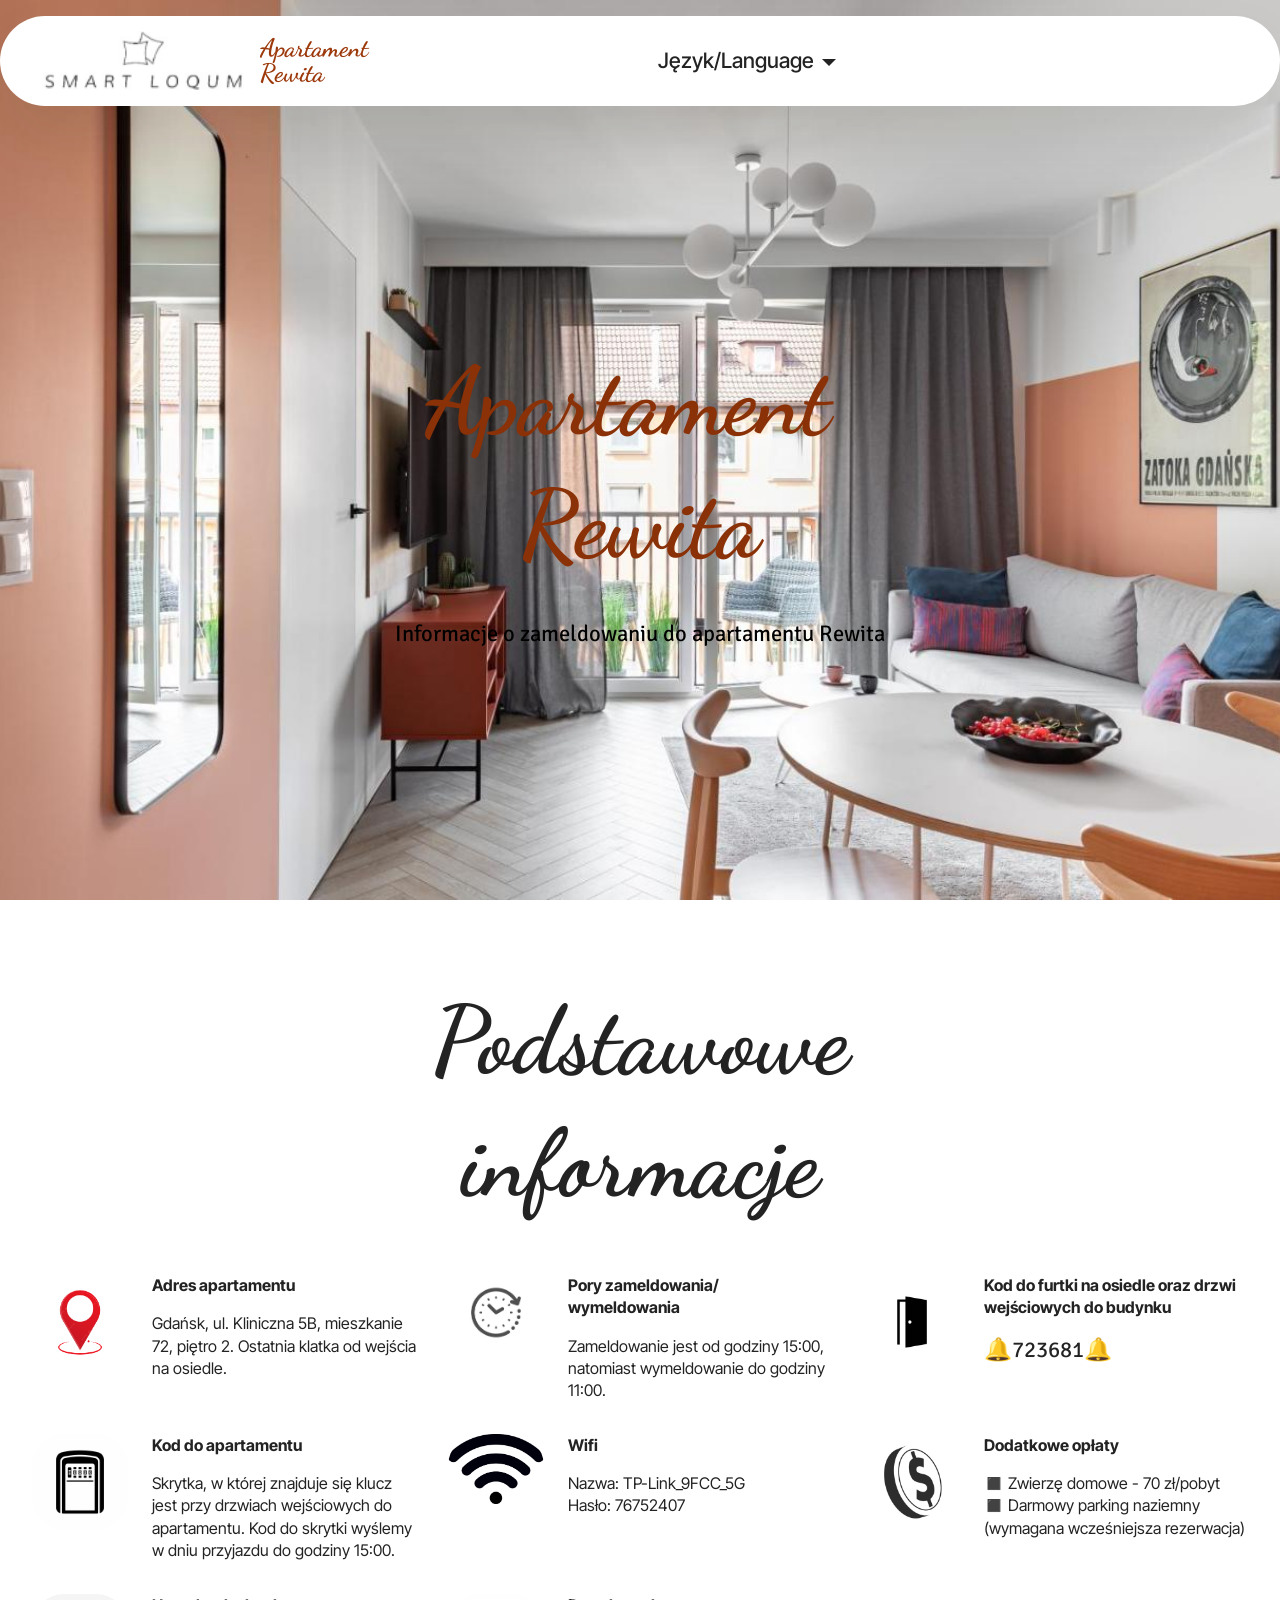
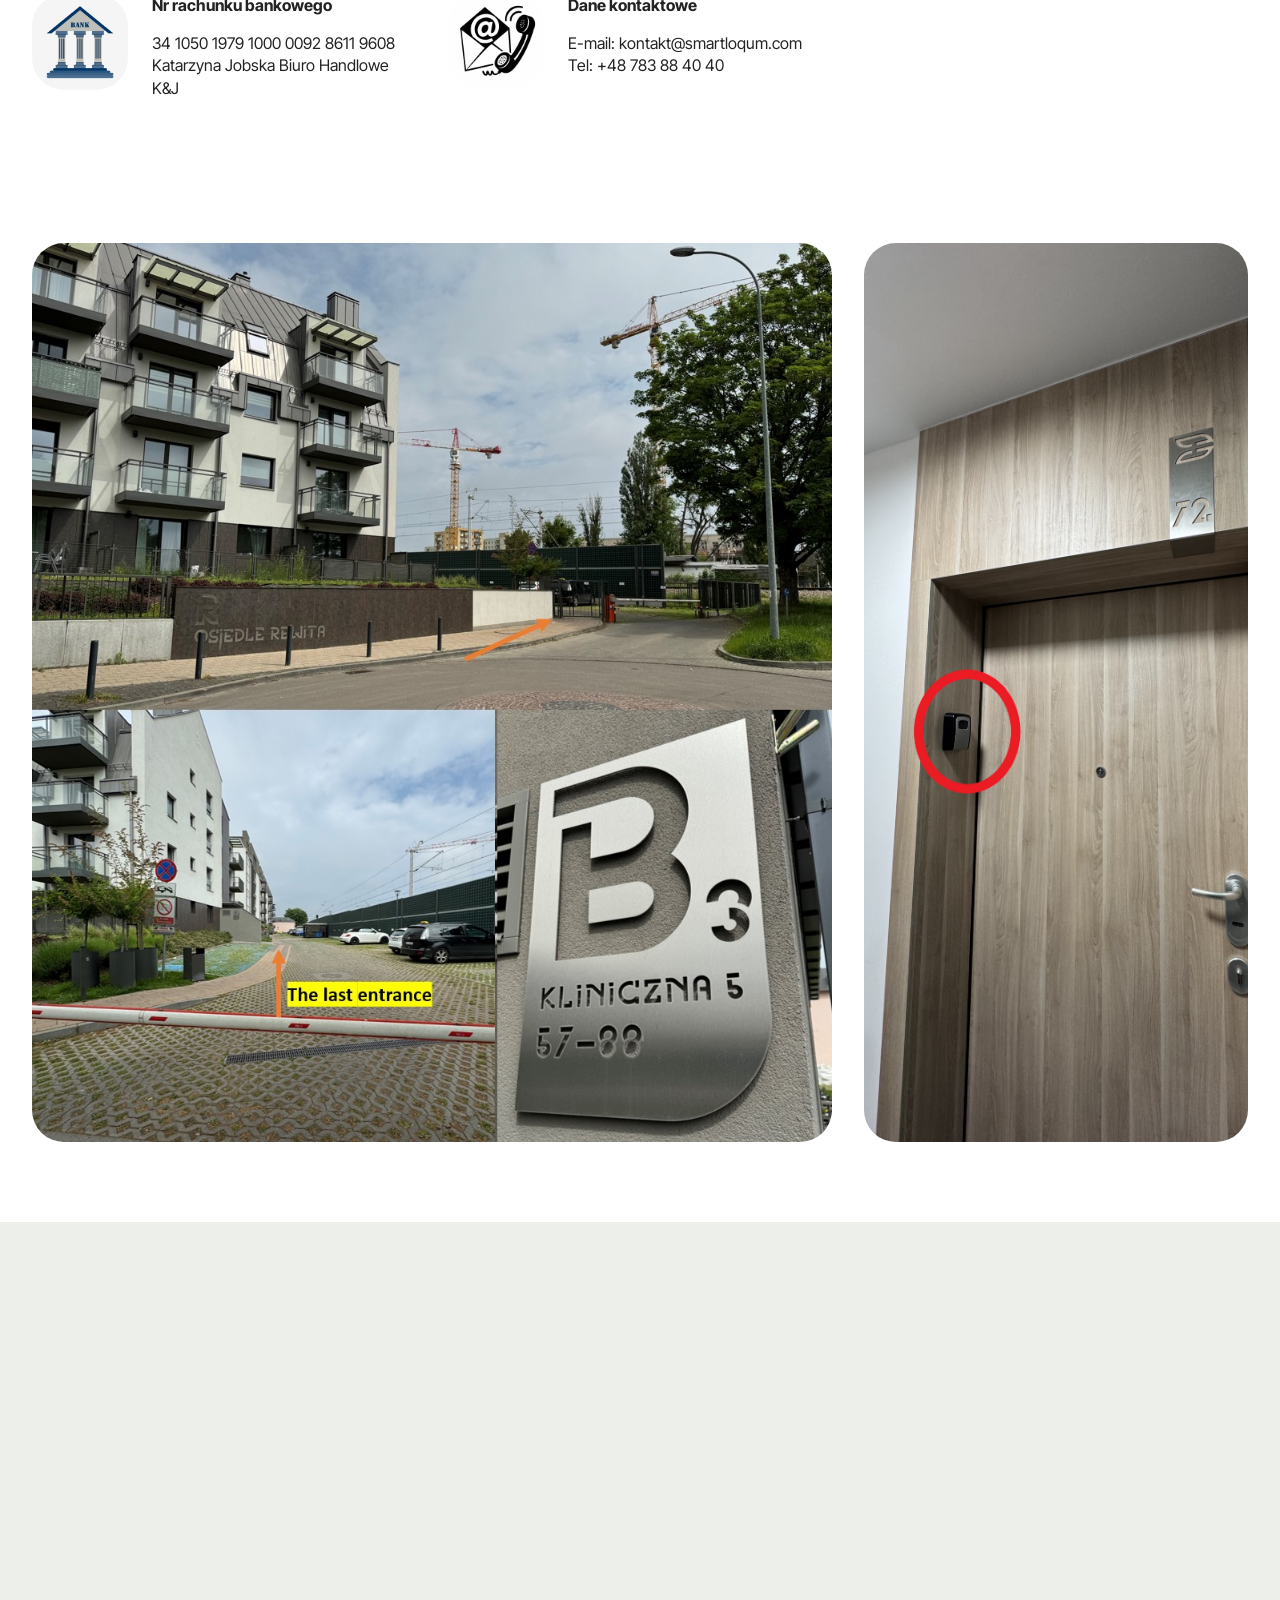
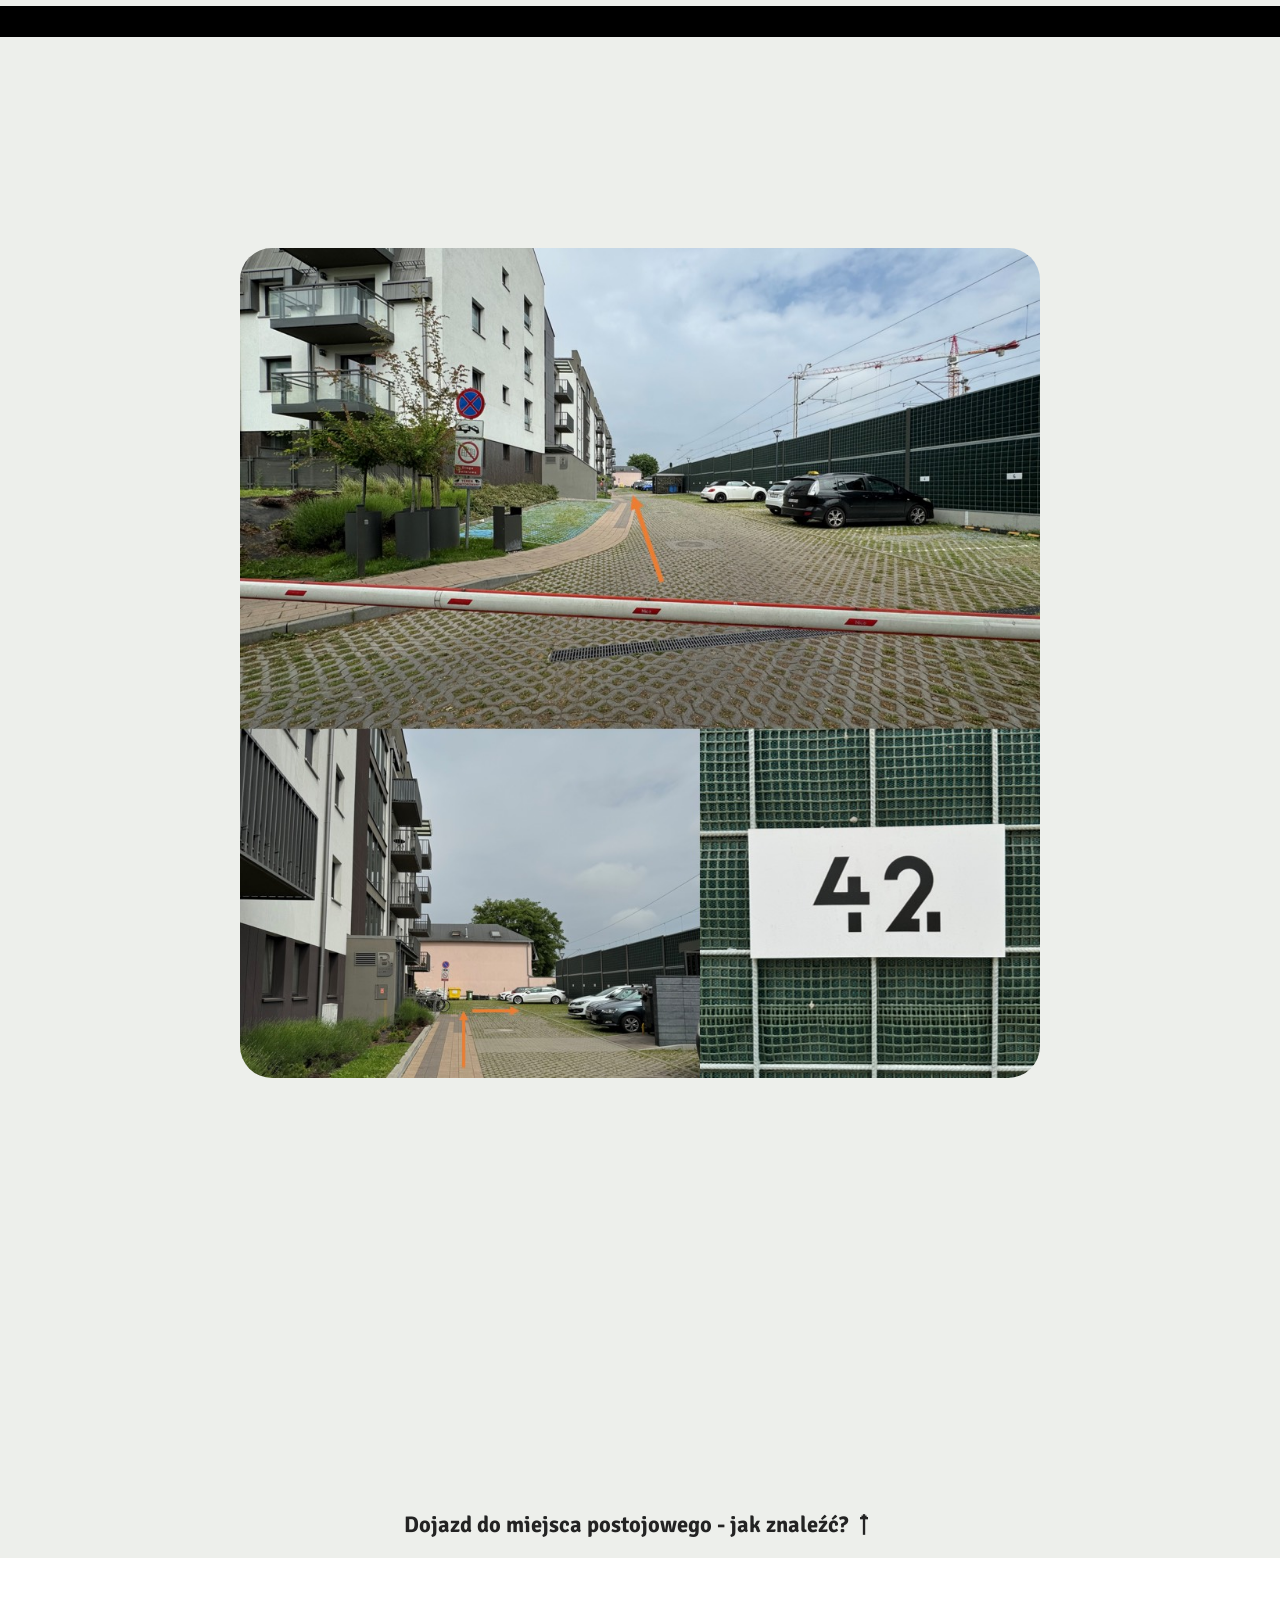
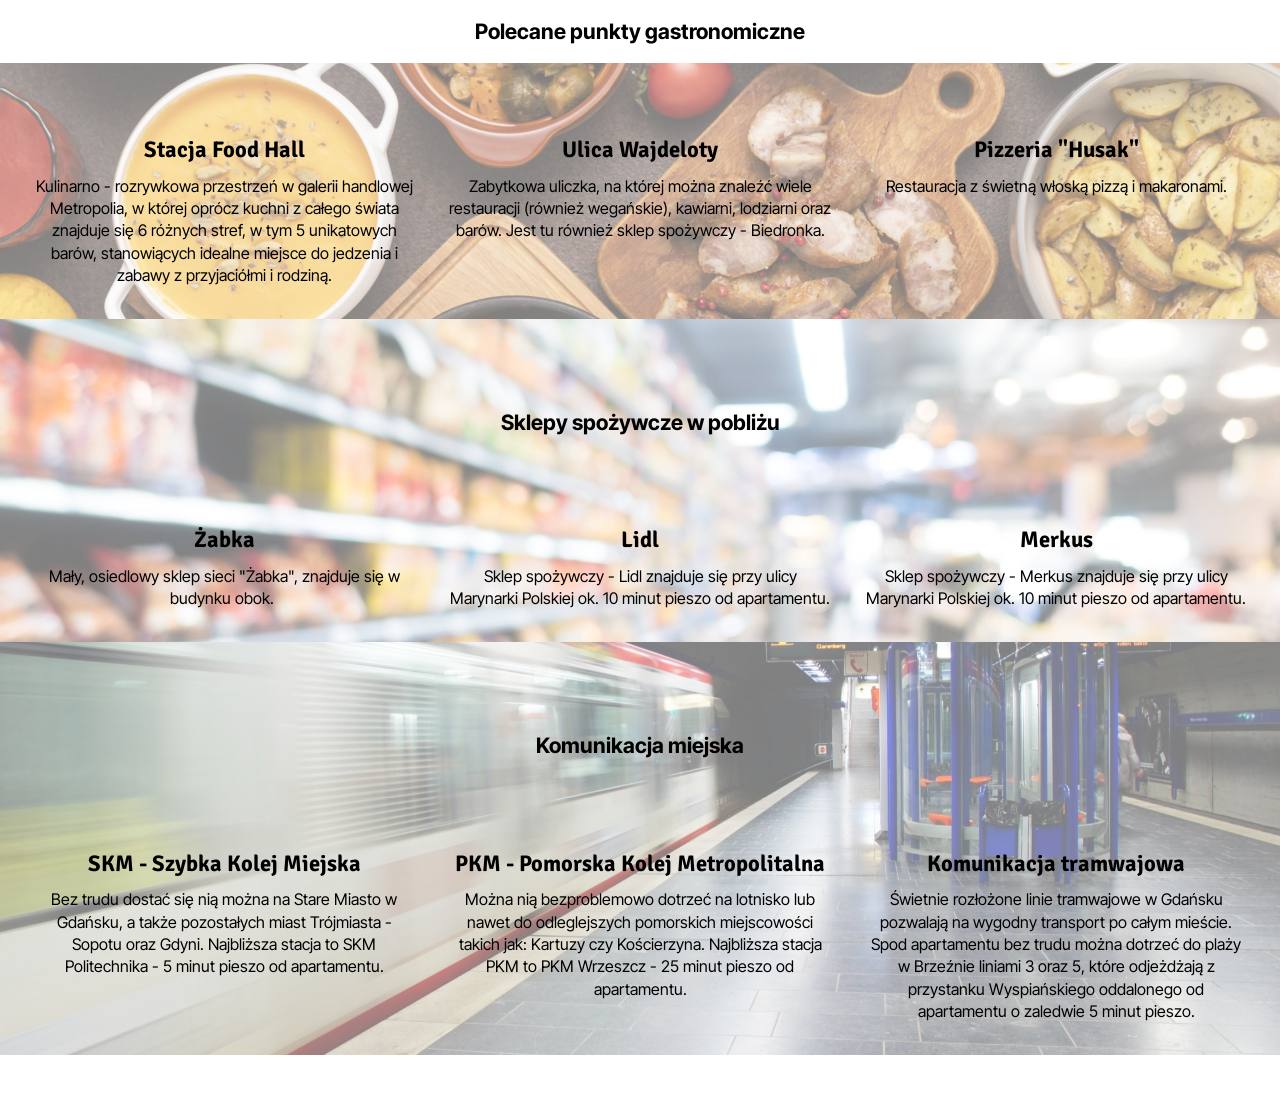
==== index.html @ 64258b59 "Add files via upload" ====
<!DOCTYPE html>
<html  >
<head>
  <!-- Site made with Mobirise Website Builder v6.0.1, https://mobirise.com -->
  <meta charset="UTF-8">
  <meta http-equiv="X-UA-Compatible" content="IE=edge">
  <meta name="generator" content="Mobirise v6.0.1, mobirise.com">
  <meta name="viewport" content="width=device-width, initial-scale=1, minimum-scale=1">
  <link rel="shortcut icon" href="assets/images/karta-powitalna-dawna-poczta.png" type="image/x-icon">
  <meta name="description" content="">
  
  
  <title>Wrzeszcz Rewita PL</title>
  <link rel="stylesheet" href="assets/web/assets/mobirise-icons2/mobirise2.css">
  <link rel="stylesheet" href="assets/bootstrap/css/bootstrap.min.css">
  <link rel="stylesheet" href="assets/bootstrap/css/bootstrap-grid.min.css">
  <link rel="stylesheet" href="assets/bootstrap/css/bootstrap-reboot.min.css">
  <link rel="stylesheet" href="assets/parallax/jarallax.css">
  <link rel="stylesheet" href="assets/animatecss/animate.css">
  <link rel="stylesheet" href="assets/dropdown/css/style.css">
  <link rel="stylesheet" href="assets/theme/css/style.css">
  <link rel="preload" href="https://fonts.googleapis.com/css?family=Dancing+Script:400,500,600,700&display=swap" as="style" onload="this.onload=null;this.rel='stylesheet'">
  <noscript><link rel="stylesheet" href="https://fonts.googleapis.com/css?family=Dancing+Script:400,500,600,700&display=swap"></noscript>
  <link rel="preload" href="https://fonts.googleapis.com/css?family=Signika+Negative:300,400,500,600,700&display=swap" as="style" onload="this.onload=null;this.rel='stylesheet'">
  <noscript><link rel="stylesheet" href="https://fonts.googleapis.com/css?family=Signika+Negative:300,400,500,600,700&display=swap"></noscript>
  <link rel="preload" href="https://fonts.googleapis.com/css?family=Inter+Tight:100,200,300,400,500,600,700,800,900,100i,200i,300i,400i,500i,600i,700i,800i,900i&display=swap" as="style" onload="this.onload=null;this.rel='stylesheet'">
  <noscript><link rel="stylesheet" href="https://fonts.googleapis.com/css?family=Inter+Tight:100,200,300,400,500,600,700,800,900,100i,200i,300i,400i,500i,600i,700i,800i,900i&display=swap"></noscript>
  <link rel="preload" as="style" href="assets/mobirise/css/mbr-additional.css?v=mHctBM"><link rel="stylesheet" href="assets/mobirise/css/mbr-additional.css?v=mHctBM" type="text/css">

  
  
  
</head>
<body>
  
  <section data-bs-version="5.1" class="menu menu1 cid-uIEbX2FM1C" once="menu" id="menu01-8">
	

	<nav class="navbar navbar-dropdown navbar-fixed-top navbar-expand-lg">
		<div class="container">
			<div class="navbar-brand">
				<span class="navbar-logo">
					<a href="index.html">
						<img src="assets/images/karta-powitalna-dawna-poczta-153x46.png" alt="Mobirise Website Builder" style="height: 3.8rem;">
					</a>
				</span>
				<span class="navbar-caption-wrap"><a class="navbar-caption text-primary display-1" href="index.html">Apartament<br>Rewita</a></span>
			</div>
			<button class="navbar-toggler" type="button" data-toggle="collapse" data-bs-toggle="collapse" data-target="#navbarSupportedContent" data-bs-target="#navbarSupportedContent" aria-controls="navbarNavAltMarkup" aria-expanded="false" aria-label="Toggle navigation">
				<div class="hamburger">
					<span></span>
					<span></span>
					<span></span>
					<span></span>
				</div>
			</button>
			<div class="collapse navbar-collapse" id="navbarSupportedContent">
				<ul class="navbar-nav nav-dropdown nav-right" data-app-modern-menu="true"><li class="nav-item dropdown">
						<a class="nav-link link text-black dropdown-toggle show display-4" href="https://mobiri.se" data-toggle="dropdown-submenu" data-bs-toggle="dropdown" data-bs-auto-close="outside" aria-expanded="true">Język/Language</a><div class="dropdown-menu show" aria-labelledby="dropdown-813" data-bs-popper="none"><a class="text-black dropdown-item text-primary display-4" href="index.html">Polski/Polish</a><a class="text-black dropdown-item text-primary display-4" href="page2.html">Angielski/English</a></div>
					</li></ul>
				<div class="icons-menu">
					<a class="iconfont-wrapper" href="https://mobiri.se">
						<span class="p-2 mbr-iconfont mobi-mbri-phone mobi-mbri"></span>
					</a>
					<a class="iconfont-wrapper" href="https://mobiri.se">
						<span class="p-2 mbr-iconfont mobi-mbri-letter mobi-mbri"></span>
					</a>
					<a class="iconfont-wrapper" href="https://mobiri.se">
						<span class="p-2 mbr-iconfont mobi-mbri-map-pin mobi-mbri"></span>
					</a>
					
				</div>
				
			</div>
		</div>
	</nav>
</section>

<section data-bs-version="5.1" class="header16 cid-uIE7g3pvz5 mbr-fullscreen mbr-parallax-background" id="header17-7">
  
  
  <div class="container-fluid">
    <div class="row">
      <div class="content-wrap col-12 col-md-12">
        <h1 class="mbr-section-title mbr-fonts-style mbr-white mb-4 display-2">
          <strong><br>Apartament&nbsp;</strong><strong><br></strong><strong>Rewita</strong></h1>
        
        <p class="mbr-fonts-style mbr-text mbr-white mb-4 display-5">Informacje o zameldowaniu do apartamentu Rewita</p>
        
      </div>
    </div>
  </div>
</section>

<section data-bs-version="5.1" class="features15 cid-uIE6yzl52n" id="features015-2">
	

	
	
	<div class="container">
		<div class="row justify-content-center">
			<div class="col-12 content-head">
				<div class="mbr-section-head mb-5">
					<h4 class="mbr-section-title mbr-fonts-style align-center mb-0 display-2"><strong>Podstawowe informacje</strong></h4>
					
				</div>
			</div>
		</div>
		<div class="row">
			
			<div class="item features-without-image col-12 col-lg-4 active">
				<div class="item-wrapper">
					<div class="img-wrapper">
						<img src="assets/images/logo-adresu.png" alt="Mobirise Website Builder" data-slide-to="1" data-bs-slide-to="1">
					</div>
					<div class="card-box">
						<h4 class="card-title mbr-fonts-style mb-0 display-7"><strong>Adres apartamentu</strong></h4>
						<h5 class="card-text mbr-fonts-style mt-3 display-7">Gdańsk, ul. Kliniczna 5B, mieszkanie 72, piętro 2. Ostatnia klatka od wejścia na osiedle.</h5>
					</div>
				</div>
			</div>
			<div class="item features-without-image col-12 col-lg-4">
				<div class="item-wrapper">
					<div class="img-wrapper">
						<img src="assets/images/logo-zameldowania.jpg" alt="Mobirise Website Builder" data-bs-slide-to="2" data-slide-to="2">
					</div>
					<div class="card-box">
						<h4 class="card-title mbr-fonts-style mb-0 display-7"><strong>Pory zameldowania/ wymeldowania</strong></h4>
						<h5 class="card-text mbr-fonts-style mt-3 display-7">Zameldowanie jest od godziny 15:00, natomiast wymeldowanie do godziny 11:00.</h5>
					</div>
				</div>
			</div>
			<div class="item features-without-image col-12 col-lg-4">
				<div class="item-wrapper">
					<div class="img-wrapper">
						<img src="assets/images/logo-klatki.jpg" alt="Mobirise Website Builder" data-slide-to="3" data-bs-slide-to="3">
					</div>
					<div class="card-box">
						<h4 class="card-title mbr-fonts-style mb-0 display-7"><strong>Kod do furtki na osiedle oraz drzwi wejściowych do budynku</strong></h4>
						<h5 class="card-text mbr-fonts-style mt-3 display-5">🔔723681🔔</h5>
					</div>
				</div>
			</div>
			<div class="item features-without-image col-12 col-lg-4">
				<div class="item-wrapper">
					<div class="img-wrapper">
						<img src="assets/images/chatgpt-image-10-kwi-2025-08-45.png" alt="Mobirise Website Builder" data-bs-slide-to="4" data-slide-to="4">
					</div>
					<div class="card-box">
						<h4 class="card-title mbr-fonts-style mb-0 display-7"><strong>Kod do apartamentu</strong></h4>
						<h5 class="card-text mbr-fonts-style mt-3 display-7">Skrytka, w której znajduje się klucz jest przy drzwiach wejściowych do apartamentu. Kod do skrytki wyślemy w dniu przyjazdu do godziny 15:00.</h5>
					</div>
				</div>
			</div>
			<div class="item features-without-image col-12 col-lg-4">
				<div class="item-wrapper">
					<div class="img-wrapper">
						<img src="assets/images/logo-wifi.webp" alt="Mobirise Website Builder" data-slide-to="5" data-bs-slide-to="5">
					</div>
					<div class="card-box">
						<h4 class="card-title mbr-fonts-style mb-0 display-7">
							<strong>Wifi</strong>
						</h4>
						<h5 class="card-text mbr-fonts-style mt-3 display-7">Nazwa: TP-Link_9FCC_5G<br>Hasło: 76752407</h5>
					</div>
				</div>
			</div>

			<div class="item features-without-image col-12 col-lg-4">
				<div class="item-wrapper">
					<div class="img-wrapper">
						<img src="assets/images/logo-monety.jpg" alt="Mobirise Website Builder" data-bs-slide-to="5" data-slide-to="5">
					</div>
					<div class="card-box">
						<h4 class="card-title mbr-fonts-style mb-0 display-7"><strong>Dodatkowe opłaty&nbsp;</strong></h4>
						<h5 class="card-text mbr-fonts-style mt-3 display-7"><div>◼️ Zwierzę domowe - 70 zł/pobyt
</div><div>◼️ Darmowy parking naziemny (wymagana wcześniejsza rezerwacja)</div></h5>
					</div>
				</div>
			</div><div class="item features-without-image col-12 col-lg-4">
				<div class="item-wrapper">
					<div class="img-wrapper">
						<img src="assets/images/logo-banku.jpg" alt="Mobirise Website Builder" data-bs-slide-to="6" data-slide-to="6">
					</div>
					<div class="card-box">
						<h4 class="card-title mbr-fonts-style mb-0 display-7"><strong>Nr rachunku bankowego</strong></h4>
						<h5 class="card-text mbr-fonts-style mt-3 display-7">34 1050 1979 1000 0092 8611 9608 
<div>Katarzyna Jobska Biuro Handlowe K&amp;J</div></h5>
					</div>
				</div>
			</div>
			
			<div class="item features-without-image col-12 col-lg-4">
				<div class="item-wrapper">
					<div class="img-wrapper">
						<img src="assets/images/mj-obraz-chatgpt.png" alt="Mobirise Website Builder" data-bs-slide-to="8" data-slide-to="8">
					</div>
					<div class="card-box">
						<h4 class="card-title mbr-fonts-style mb-0 display-7"><strong>Dane kontaktowe</strong></h4>
						<h5 class="card-text mbr-fonts-style mt-3 display-7">E-mail: kontakt@smartloqum.com
<div>Tel: +48 783 88 40 40</div></h5>
					</div>
				</div>
			</div>
		</div>
	</div>
</section>

<section data-bs-version="5.1" class="features12 cid-uIPjSyp8i2" id="features012-17">
	
	
	<div class="container">
		<div class="row justify-content-center">
			<div class="col-12 content-head">
				<div class="mbr-section-head mb-5">
					<h4 class="mbr-section-title mbr-fonts-style align-center mb-0 display-5"><strong>Wejście do budynku, skrytka na klucz do apartamentu - gdzie się znajdują?</strong></h4>
					
				</div>
			</div>
		</div>
		<div class="row mb-4">
			<div class="item features-image col-12 col-md-6 col-lg-8">
				<div class="item-wrapper">
					<div class="item-img mb-3 img-big">
						<img src="assets/images/wejcie-rewita.png" alt="Mobirise Website Builder" title="">
					</div>
					
				</div>
			</div>
			<div class="item features-image col-12 col-md-6 col-lg-4">
				<div class="item-wrapper">
					<div class="item-img mb-3">
						<img src="assets/images/img-5668.jpeg" alt="Mobirise Website Builder" title="">
					</div>
					
				</div>
			</div>
		</div>
	</div>
</section>

<section data-bs-version="5.1" class="video02 cid-uIPjT61lA9" id="video02-18">
  

  
  

  <div class="container">
    <div class="row justify-content-center">
      <div class="mbr-figure col-12 mb-5 col-md-4"><iframe class="mbr-embedded-video" src="https://youtube.com/embed/6HpSW3iJ0OQ" width="800" height="600" frameborder="0" allowfullscreen></iframe></div>
    </div>
    <div class="row justify-content-center">
      <div class="col-12 content-text">
        <h4 class="mbr-description mbr-fonts-style mb-3 align-center display-5">
          <strong>Wejście do budynku - jak znaleźć? ⭡</strong></h4>
        
      </div>
    </div>
  </div>
</section>

<section data-bs-version="5.1" class="footer4 cid-uIEc25SFnz" once="footers" id="footer04-b">

    

    

    <div class="container">
        <div class="media-container-row align-center mbr-white">
            <div class="col-12">
                <p class="mbr-text mb-0 mbr-fonts-style display-5">.</p>
            </div>
        </div>
    </div>
</section>

<section data-bs-version="5.1" class="header13 cid-uIPjTrXry3" id="header13-19">
  

  
  

  <div class="align-center container">
    <div class="row justify-content-center">
      <div class="col-md-12 mb-5 content-head">
        <h1 class="mbr-section-title mbr-fonts-style display-5"><strong>Jak znaleźć miejsce postojowe za szlabanem?</strong><br></h1>
        <p class="mbr-text mbr-fonts-style mt-4 display-7">Poniższa grafika i wideo przedstawiają drogę dojazdową oraz wskazują miejsce postojowe przypisane do apartamentu.&nbsp;Pilot do szlabanu czeka na Państwa w mieszkaniu, miejsce postojowe nr 42.<br> Miejsce postojowe jest darmowe.</p>
        
      </div>
    </div>

    <div class="row justify-content-center">
      <div class="col-12 col-md-8">
        <img src="assets/images/miejsce-postojowe-rewita.png" alt="Mobirise Website Builder" title="">
      </div>
    </div>
  </div>
</section>

<section data-bs-version="5.1" class="video02 cid-uIPjTN4G70" id="video02-1a">
  

  
  

  <div class="container">
    <div class="row justify-content-center">
      <div class="mbr-figure col-12 mb-5 col-md-4"><iframe class="mbr-embedded-video" src="https://youtube.com/embed/TaxaiCgkbI4" width="800" height="600" frameborder="0" allowfullscreen></iframe></div>
    </div>
    <div class="row justify-content-center">
      <div class="col-12 content-text">
        <h4 class="mbr-description mbr-fonts-style mb-3 align-center display-5">
          <strong>Dojazd do miejsca postojowego - jak znaleźć? ⭡</strong></h4>
        
      </div>
    </div>
  </div>
</section>

<section data-bs-version="5.1" class="features10 cid-uIPjUeluGI mbr-parallax-background" id="features010-1b">
  

  
  <div class="mbr-overlay" style="opacity: 0.5; background-color: rgb(255, 255, 255);"></div>
  <div class="container">
    <div class="row justify-content-center mb-5">
      <div class="col-12 mb-0 content-head">
        <h3 class="mbr-section-title mbr-fonts-style align-center display-4">
          <strong><br></strong><br><strong>Polecane punkty gastronomiczne</strong></h3>
        
      </div>
    </div>
    <div class="row">
      <div class="item features-without-image col-12 col-md-6 col-lg-4">
        <div class="item-wrapper">
          <div class="card-box align-left">
            
            <h5 class="card-title mbr-fonts-style display-5">
              <strong>Stacja Food Hall</strong></h5>
            <p class="card-text mbr-fonts-style mb-3 display-7">
              Kulinarno - rozrywkowa przestrzeń w galerii handlowej Metropolia, w której oprócz kuchni z całego świata znajduje się 6 różnych stref, w tym 5 unikatowych barów, stanowiących idealne miejsce do jedzenia i zabawy z przyjaciółmi i rodziną.</p>
            
          </div>
        </div>
      </div>
      <div class="item features-without-image col-12 col-md-6 col-lg-4">
        <div class="item-wrapper">
          <div class="card-box align-left">
            
            <h5 class="card-title mbr-fonts-style display-5">
              <strong>Ulica Wajdeloty</strong></h5>
            <p class="card-text mbr-fonts-style mb-3 display-7">
              Zabytkowa uliczka, na której można znaleźć wiele restauracji (również wegańskie), kawiarni, lodziarni oraz barów. Jest tu również sklep spożywczy - Biedronka.</p>
            
          </div>
        </div>
      </div>
      <div class="item features-without-image col-12 col-md-6 col-lg-4">
        <div class="item-wrapper">
          <div class="card-box align-left">
            
            <h5 class="card-title mbr-fonts-style display-5"><strong>Pizzeria "Husak"</strong></h5>
            <p class="card-text mbr-fonts-style mb-3 display-7">Restauracja z świetną włoską pizzą i makaronami.</p>
            
          </div>
        </div>
      </div>
    </div>
  </div>
</section>

<section data-bs-version="5.1" class="features10 cid-uIPjUvHEg1 mbr-parallax-background" id="features010-1c">
  

  
  <div class="mbr-overlay" style="opacity: 0.5; background-color: rgb(255, 255, 255);"></div>
  <div class="container">
    <div class="row justify-content-center mb-5">
      <div class="col-12 mb-0 content-head">
        <h3 class="mbr-section-title mbr-fonts-style align-center display-4">
          <strong><br></strong><br><br><strong>Sklepy spożywcze w pobliżu</strong><strong><br></strong></h3>
        
      </div>
    </div>
    <div class="row">
      <div class="item features-without-image col-12 col-md-6 col-lg-4">
        <div class="item-wrapper">
          <div class="card-box align-left">
            
            <h5 class="card-title mbr-fonts-style display-5"><strong>Żabka</strong></h5>
            <p class="card-text mbr-fonts-style mb-3 display-7">
              Mały, osiedlowy sklep sieci "Żabka", znajduje się w budynku obok.&nbsp;</p>
            
          </div>
        </div>
      </div>
      <div class="item features-without-image col-12 col-md-6 col-lg-4">
        <div class="item-wrapper">
          <div class="card-box align-left">
            
            <h5 class="card-title mbr-fonts-style display-5"><strong>Lidl</strong></h5>
            <p class="card-text mbr-fonts-style mb-3 display-7">Sklep spożywczy - Lidl znajduje się przy ulicy Marynarki Polskiej ok. 10 minut pieszo od apartamentu.</p>
            
          </div>
        </div>
      </div>
      <div class="item features-without-image col-12 col-md-6 col-lg-4">
        <div class="item-wrapper">
          <div class="card-box align-left">
            
            <h5 class="card-title mbr-fonts-style display-5"><strong>Merkus</strong></h5>
            <p class="card-text mbr-fonts-style mb-3 display-7">Sklep spożywczy - Merkus znajduje się przy ulicy Marynarki Polskiej ok. 10 minut pieszo od apartamentu.</p>
            
          </div>
        </div>
      </div>
    </div>
  </div>
</section>

<section data-bs-version="5.1" class="features10 cid-uIPjULOoMV mbr-parallax-background" id="features010-1d">
  

  
  <div class="mbr-overlay" style="opacity: 0.5; background-color: rgb(255, 255, 255);"></div>
  <div class="container">
    <div class="row justify-content-center mb-5">
      <div class="col-12 mb-0 content-head">
        <h3 class="mbr-section-title mbr-fonts-style align-center display-4">
          <strong><br></strong><br><br><strong>Komunikacja miejska</strong><strong><br></strong></h3>
        
      </div>
    </div>
    <div class="row">
      <div class="item features-without-image col-12 col-md-6 col-lg-4">
        <div class="item-wrapper">
          <div class="card-box align-left">
            
            <h5 class="card-title mbr-fonts-style display-5"><strong>SKM - Szybka Kolej Miejska</strong></h5>
            <p class="card-text mbr-fonts-style mb-3 display-7">
              Bez trudu dostać się nią można na Stare Miasto w Gdańsku, a także pozostałych miast Trójmiasta - Sopotu oraz Gdyni. Najbliższa stacja to SKM Politechnika - 5 minut pieszo od apartamentu.</p>
            
          </div>
        </div>
      </div>
      <div class="item features-without-image col-12 col-md-6 col-lg-4">
        <div class="item-wrapper">
          <div class="card-box align-left">
            
            <h5 class="card-title mbr-fonts-style display-5"><strong>PKM - Pomorska Kolej Metropolitalna</strong></h5>
            <p class="card-text mbr-fonts-style mb-3 display-7">
              Można nią bezproblemowo dotrzeć na lotnisko lub nawet do odleglejszych pomorskich miejscowości takich jak: Kartuzy czy Kościerzyna. Najbliższa stacja PKM to PKM Wrzeszcz - 25 minut pieszo od apartamentu.</p>
            
          </div>
        </div>
      </div>
      <div class="item features-without-image col-12 col-md-6 col-lg-4">
        <div class="item-wrapper">
          <div class="card-box align-left">
            
            <h5 class="card-title mbr-fonts-style display-5"><strong>Komunikacja tramwajowa</strong></h5>
            <p class="card-text mbr-fonts-style mb-3 display-7">Świetnie rozłożone linie tramwajowe w Gdańsku pozwalają na wygodny transport po całym mieście. Spod apartamentu bez trudu można dotrzeć do plaży w Brzeźnie liniami 3 oraz 5, które odjeżdżają z przystanku Wyspiańskiego oddalonego od apartamentu o zaledwie 5 minut pieszo.</p>
            
          </div>
        </div>
      </div>
    </div>
  </div>
</section><section class="display-7" style="padding: 0;align-items: center;justify-content: center;flex-wrap: wrap;    align-content: center;display: flex;position: relative;height: 4rem;"><a href="https://mobiri.se/" style="flex: 1 1;height: 4rem;position: absolute;width: 100%;z-index: 1;"><img alt="" style="height: 4rem;" src="[data-uri]"></a><p style="margin: 0;text-align: center;" class="display-7">&#8204;</p><a style="z-index:1" href="https://mobirise.com/builder/no-code-website-builder.html">No Code Website Builder</a></section><script src="assets/bootstrap/js/bootstrap.bundle.min.js"></script>  <script src="assets/parallax/jarallax.js"></script>  <script src="assets/smoothscroll/smooth-scroll.js"></script>  <script src="assets/ytplayer/index.js"></script>  <script src="assets/dropdown/js/navbar-dropdown.js"></script>  <script src="assets/playervimeo/vimeo_player.js"></script>  <script src="assets/theme/js/script.js"></script>  
  
  
  <input name="animation" type="hidden">
  </body>
</html>
---- assets/web/assets/mobirise-icons2/mobirise2.css ----
@font-face {
  font-family: 'Moririse2';
  font-display: swap;
  src:  url('mobirise2.eot?f2bix4');
  src:  url('mobirise2.eot?f2bix4#iefix') format('embedded-opentype'),
    url('mobirise2.ttf?f2bix4') format('truetype'),
    url('mobirise2.woff?f2bix4') format('woff'),
    url('mobirise2.svg?f2bix4#mobirise2') format('svg');
  font-weight: normal;
  font-style: normal;
}

[class^="mobi-"], [class*=" mobi-"] {
  /* use !important to prevent issues with browser extensions that change fonts */
  font-family: 'Moririse2' !important;
  speak: none;
  font-style: normal;
  font-weight: normal;
  font-variant: normal;
  text-transform: none;
  line-height: 1;

  /* Better Font Rendering =========== */
  -webkit-font-smoothing: antialiased;
  -moz-osx-font-smoothing: grayscale;
}

.mobi-mbri-add-submenu:before {
  content: "\e900";
}
.mobi-mbri-alert:before {
  content: "\e901";
}
.mobi-mbri-align-center:before {
  content: "\e902";
}
.mobi-mbri-align-justify:before {
  content: "\e903";
}
.mobi-mbri-align-left:before {
  content: "\e904";
}
.mobi-mbri-align-right:before {
  content: "\e905";
}
.mobi-mbri-android:before {
  content: "\e906";
}
.mobi-mbri-apple:before {
  content: "\e907";
}
.mobi-mbri-arrow-down:before {
  content: "\e908";
}
.mobi-mbri-arrow-next:before {
  content: "\e909";
}
.mobi-mbri-arrow-prev:before {
  content: "\e90a";
}
.mobi-mbri-arrow-up:before {
  content: "\e90b";
}
.mobi-mbri-bold:before {
  content: "\e90c";
}
.mobi-mbri-bookmark:before {
  content: "\e90d";
}
.mobi-mbri-bootstrap:before {
  content: "\e90e";
}
.mobi-mbri-briefcase:before {
  content: "\e90f";
}
.mobi-mbri-browse:before {
  content: "\e910";
}
.mobi-mbri-bulleted-list:before {
  content: "\e911";
}
.mobi-mbri-calendar:before {
  content: "\e912";
}
.mobi-mbri-camera:before {
  content: "\e913";
}
.mobi-mbri-cart-add:before {
  content: "\e914";
}
.mobi-mbri-cart-full:before {
  content: "\e915";
}
.mobi-mbri-cash:before {
  content: "\e916";
}
.mobi-mbri-change-style:before {
  content: "\e917";
}
.mobi-mbri-chat:before {
  content: "\e918";
}
.mobi-mbri-clock:before {
  content: "\e919";
}
.mobi-mbri-close:before {
  content: "\e91a";
}
.mobi-mbri-cloud:before {
  content: "\e91b";
}
.mobi-mbri-code:before {
  content: "\e91c";
}
.mobi-mbri-contact-form:before {
  content: "\e91d";
}
.mobi-mbri-credit-card:before {
  content: "\e91e";
}
.mobi-mbri-cursor-click:before {
  content: "\e91f";
}
.mobi-mbri-cust-feedback:before {
  content: "\e920";
}
.mobi-mbri-database:before {
  content: "\e921";
}
.mobi-mbri-delivery:before {
  content: "\e922";
}
.mobi-mbri-desktop:before {
  content: "\e923";
}
.mobi-mbri-devices:before {
  content: "\e924";
}
.mobi-mbri-down:before {
  content: "\e925";
}
.mobi-mbri-download-2:before {
  content: "\e926";
}
.mobi-mbri-download:before {
  content: "\e927";
}
.mobi-mbri-drag-n-drop-2:before {
  content: "\e928";
}
.mobi-mbri-drag-n-drop:before {
  content: "\e929";
}
.mobi-mbri-edit-2:before {
  content: "\e92a";
}
.mobi-mbri-edit:before {
  content: "\e92b";
}
.mobi-mbri-error:before {
  content: "\e92c";
}
.mobi-mbri-extension:before {
  content: "\e92d";
}
.mobi-mbri-features:before {
  content: "\e92e";
}
.mobi-mbri-file:before {
  content: "\e92f";
}
.mobi-mbri-flag:before {
  content: "\e930";
}
.mobi-mbri-folder:before {
  content: "\e931";
}
.mobi-mbri-gift:before {
  content: "\e932";
}
.mobi-mbri-github:before {
  content: "\e933";
}
.mobi-mbri-globe-2:before {
  content: "\e934";
}
.mobi-mbri-globe:before {
  content: "\e935";
}
.mobi-mbri-growing-chart:before {
  content: "\e936";
}
.mobi-mbri-hearth:before {
  content: "\e937";
}
.mobi-mbri-help:before {
  content: "\e938";
}
.mobi-mbri-home:before {
  content: "\e939";
}
.mobi-mbri-hot-cup:before {
  content: "\e93a";
}
.mobi-mbri-idea:before {
  content: "\e93b";
}
.mobi-mbri-image-gallery:before {
  content: "\e93c";
}
.mobi-mbri-image-slider:before {
  content: "\e93d";
}
.mobi-mbri-info:before {
  content: "\e93e";
}
.mobi-mbri-italic:before {
  content: "\e93f";
}
.mobi-mbri-key:before {
  content: "\e940";
}
.mobi-mbri-laptop:before {
  content: "\e941";
}
.mobi-mbri-layers:before {
  content: "\e942";
}
.mobi-mbri-left-right:before {
  content: "\e943";
}
.mobi-mbri-left:before {
  content: "\e944";
}
.mobi-mbri-letter:before {
  content: "\e945";
}
.mobi-mbri-like:before {
  content: "\e946";
}
.mobi-mbri-link:before {
  content: "\e947";
}
.mobi-mbri-lock:before {
  content: "\e948";
}
.mobi-mbri-login:before {
  content: "\e949";
}
.mobi-mbri-logout:before {
  content: "\e94a";
}
.mobi-mbri-magic-stick:before {
  content: "\e94b";
}
.mobi-mbri-map-pin:before {
  content: "\e94c";
}
.mobi-mbri-menu:before {
  content: "\e94d";
}
.mobi-mbri-mobile-2:before {
  content: "\e94e";
}
.mobi-mbri-mobile-horizontal:before {
  content: "\e94f";
}
.mobi-mbri-mobile:before {
  content: "\e950";
}
.mobi-mbri-mobirise:before {
  content: "\e951";
}
.mobi-mbri-more-horizontal:before {
  content: "\e952";
}
.mobi-mbri-more-vertical:before {
  content: "\e953";
}
.mobi-mbri-music:before {
  content: "\e954";
}
.mobi-mbri-new-file:before {
  content: "\e955";
}
.mobi-mbri-numbered-list:before {
  content: "\e956";
}
.mobi-mbri-opened-folder:before {
  content: "\e957";
}
.mobi-mbri-pages:before {
  content: "\e958";
}
.mobi-mbri-paper-plane:before {
  content: "\e959";
}
.mobi-mbri-paperclip:before {
  content: "\e95a";
}
.mobi-mbri-phone:before {
  content: "\e95b";
}
.mobi-mbri-photo:before {
  content: "\e95c";
}
.mobi-mbri-photos:before {
  content: "\e95d";
}
.mobi-mbri-pin:before {
  content: "\e95e";
}
.mobi-mbri-play:before {
  content: "\e95f";
}
.mobi-mbri-plus:before {
  content: "\e960";
}
.mobi-mbri-preview:before {
  content: "\e961";
}
.mobi-mbri-print:before {
  content: "\e962";
}
.mobi-mbri-protect:before {
  content: "\e963";
}
.mobi-mbri-question:before {
  content: "\e964";
}
.mobi-mbri-quote-left:before {
  content: "\e965";
}
.mobi-mbri-quote-right:before {
  content: "\e966";
}
.mobi-mbri-redo:before {
  content: "\e967";
}
.mobi-mbri-refresh:before {
  content: "\e968";
}
.mobi-mbri-responsive-2:before {
  content: "\e969";
}
.mobi-mbri-responsive:before {
  content: "\e96a";
}
.mobi-mbri-right:before {
  content: "\e96b";
}
.mobi-mbri-rocket:before {
  content: "\e96c";
}
.mobi-mbri-sad-face:before {
  content: "\e96d";
}
.mobi-mbri-sale:before {
  content: "\e96e";
}
.mobi-mbri-save:before {
  content: "\e96f";
}
.mobi-mbri-search:before {
  content: "\e970";
}
.mobi-mbri-setting-2:before {
  content: "\e971";
}
.mobi-mbri-setting-3:before {
  content: "\e972";
}
.mobi-mbri-setting:before {
  content: "\e973";
}
.mobi-mbri-share:before {
  content: "\e974";
}
.mobi-mbri-shopping-bag:before {
  content: "\e975";
}
.mobi-mbri-shopping-basket:before {
  content: "\e976";
}
.mobi-mbri-shopping-cart:before {
  content: "\e977";
}
.mobi-mbri-sites:before {
  content: "\e978";
}
.mobi-mbri-smile-face:before {
  content: "\e979";
}
.mobi-mbri-speed:before {
  content: "\e97a";
}
.mobi-mbri-star:before {
  content: "\e97b";
}
.mobi-mbri-success:before {
  content: "\e97c";
}
.mobi-mbri-sun:before {
  content: "\e97d";
}
.mobi-mbri-sun2:before {
  content: "\e97e";
}
.mobi-mbri-tablet-vertical:before {
  content: "\e97f";
}
.mobi-mbri-tablet:before {
  content: "\e980";
}
.mobi-mbri-target:before {
  content: "\e981";
}
.mobi-mbri-timer:before {
  content: "\e982";
}
.mobi-mbri-to-ftp:before {
  content: "\e983";
}
.mobi-mbri-to-local-drive:before {
  content: "\e984";
}
.mobi-mbri-touch-swipe:before {
  content: "\e985";
}
.mobi-mbri-touch:before {
  content: "\e986";
}
.mobi-mbri-trash:before {
  content: "\e987";
}
.mobi-mbri-underline:before {
  content: "\e988";
}
.mobi-mbri-undo:before {
  content: "\e989";
}
.mobi-mbri-unlink:before {
  content: "\e98a";
}
.mobi-mbri-unlock:before {
  content: "\e98b";
}
.mobi-mbri-up-down:before {
  content: "\e98c";
}
.mobi-mbri-up:before {
  content: "\e98d";
}
.mobi-mbri-update:before {
  content: "\e98e";
}
.mobi-mbri-upload-2:before {
  content: "\e98f";
}
.mobi-mbri-upload:before {
  content: "\e990";
}
.mobi-mbri-user-2:before {
  content: "\e991";
}
.mobi-mbri-user:before {
  content: "\e992";
}
.mobi-mbri-users:before {
  content: "\e993";
}
.mobi-mbri-video-play:before {
  content: "\e994";
}
.mobi-mbri-video:before {
  content: "\e995";
}
.mobi-mbri-watch:before {
  content: "\e996";
}
.mobi-mbri-website-theme-2:before {
  content: "\e997";
}
.mobi-mbri-website-theme:before {
  content: "\e998";
}
.mobi-mbri-wifi:before {
  content: "\e999";
}
.mobi-mbri-windows:before {
  content: "\e99a";
}
.mobi-mbri-zoom-in:before {
  content: "\e99b";
}
.mobi-mbri-zoom-out:before {
  content: "\e99c";
}
---- assets/parallax/jarallax.css ----
.jarallax {
    position: relative;
    z-index: 0;
}
.jarallax > .jarallax-img {
    position: absolute;
    object-fit: cover;
    /* support for plugin https://github.com/bfred-it/object-fit-images */
    font-family: 'object-fit: cover;';
    top: 0;
    left: 0;
    width: 100%;
    height: 100%;
    z-index: -1;
}
---- assets/dropdown/css/style.css ----
.navbar-dropdown {
  left: 0;
  padding: 0;
  position: absolute;
  right: 0;
  top: 0;
  transition: all 0.45s ease;
  z-index: 1030;
  background: #282828; }
  .navbar-dropdown .navbar-logo {
    margin-right: 0.8rem;
    transition: margin 0.3s ease-in-out;
    vertical-align: middle; }
    .navbar-dropdown .navbar-logo img {
      height: 3.125rem;
      transition: all 0.3s ease-in-out; }
    .navbar-dropdown .navbar-logo.mbr-iconfont {
      font-size: 3.125rem;
      line-height: 3.125rem; }
  .navbar-dropdown .navbar-caption {
    font-weight: 700;
    white-space: normal;
    vertical-align: -4px;
    line-height: 3.125rem !important; }
    .navbar-dropdown .navbar-caption, .navbar-dropdown .navbar-caption:hover {
      color: inherit;
      text-decoration: none; }
  .navbar-dropdown .mbr-iconfont + .navbar-caption {
    vertical-align: -1px; }
  .navbar-dropdown.navbar-fixed-top {
    position: fixed; }
  .navbar-dropdown .navbar-brand span {
    vertical-align: -4px; }
  .navbar-dropdown.bg-color.transparent {
    background: none; }
  .navbar-dropdown.navbar-short .navbar-brand {
    padding: 0.625rem 0; }
    .navbar-dropdown.navbar-short .navbar-brand span {
      vertical-align: -1px; }
  .navbar-dropdown.navbar-short .navbar-caption {
    line-height: 2.375rem !important;
    vertical-align: -2px; }
  .navbar-dropdown.navbar-short .navbar-logo {
    margin-right: 0.5rem; }
    .navbar-dropdown.navbar-short .navbar-logo img {
      height: 2.375rem; }
    .navbar-dropdown.navbar-short .navbar-logo.mbr-iconfont {
      font-size: 2.375rem;
      line-height: 2.375rem; }
  .navbar-dropdown.navbar-short .mbr-table-cell {
    height: 3.625rem; }
  .navbar-dropdown .navbar-close {
    left: 0.6875rem;
    position: fixed;
    top: 0.75rem;
    z-index: 1000; }
  .navbar-dropdown .hamburger-icon {
    content: "";
    display: inline-block;
    vertical-align: middle;
    width: 16px;
    -webkit-box-shadow: 0 -6px 0 1px #282828,0 0 0 1px #282828,0 6px 0 1px #282828;
    -moz-box-shadow: 0 -6px 0 1px #282828,0 0 0 1px #282828,0 6px 0 1px #282828;
    box-shadow: 0 -6px 0 1px #282828,0 0 0 1px #282828,0 6px 0 1px #282828; }

.dropdown-menu .dropdown-toggle[data-toggle="dropdown-submenu"]::after {
  border-bottom: 0.35em solid transparent;
  border-left: 0.35em solid;
  border-right: 0;
  border-top: 0.35em solid transparent;
  margin-left: 0.3rem; }

.dropdown-menu .dropdown-item:focus {
  outline: 0; }

.nav-dropdown {
  font-size: 0.75rem;
  font-weight: 500;
  height: auto !important; }
  .nav-dropdown .nav-btn {
    padding-left: 1rem; }
  .nav-dropdown .link {
    margin: .667em 1.667em;
    font-weight: 500;
    padding: 0;
    transition: color .2s ease-in-out; }
    .nav-dropdown .link.dropdown-toggle {
      margin-right: 2.583em; }
      .nav-dropdown .link.dropdown-toggle::after {
        margin-left: .25rem;
        border-top: 0.35em solid;
        border-right: 0.35em solid transparent;
        border-left: 0.35em solid transparent;
        border-bottom: 0; }
      .nav-dropdown .link.dropdown-toggle[aria-expanded="true"] {
        margin: 0;
        padding: 0.667em 3.263em  0.667em 1.667em; }
  .nav-dropdown .link::after,
  .nav-dropdown .dropdown-item::after {
    color: inherit; }
  .nav-dropdown .btn {
    font-size: 0.75rem;
    font-weight: 700;
    letter-spacing: 0;
    margin-bottom: 0;
    padding-left: 1.25rem;
    padding-right: 1.25rem; }
  .nav-dropdown .dropdown-menu {
    border-radius: 0;
    border: 0;
    left: 0;
    margin: 0;
    padding-bottom: 1.25rem;
    padding-top: 1.25rem;
    position: relative; }
  .nav-dropdown .dropdown-submenu {
    margin-left: 0.125rem;
    top: 0; }
  .nav-dropdown .dropdown-item {
    font-weight: 500;
    line-height: 2;
    padding: 0.3846em 4.615em 0.3846em 1.5385em;
    position: relative;
    transition: color .2s ease-in-out, background-color .2s ease-in-out; }
    .nav-dropdown .dropdown-item::after {
      margin-top: -0.3077em;
      position: absolute;
      right: 1.1538em;
      top: 50%; }
    .nav-dropdown .dropdown-item:focus, .nav-dropdown .dropdown-item:hover {
      background: none; }

@media (max-width: 767px) {
  .nav-dropdown.navbar-toggleable-sm {
    bottom: 0;
    display: none;
    left: 0;
    overflow-x: hidden;
    position: fixed;
    top: 0;
    transform: translateX(-100%);
    -ms-transform: translateX(-100%);
    -webkit-transform: translateX(-100%);
    width: 18.75rem;
    z-index: 999; } }
.nav-dropdown.navbar-toggleable-xl {
  bottom: 0;
  display: none;
  left: 0;
  overflow-x: hidden;
  position: fixed;
  top: 0;
  transform: translateX(-100%);
  -ms-transform: translateX(-100%);
  -webkit-transform: translateX(-100%);
  width: 18.75rem;
  z-index: 999; }

.nav-dropdown-sm {
  display: block !important;
  overflow-x: hidden;
  overflow: auto;
  padding-top: 3.875rem; }
  .nav-dropdown-sm::after {
    content: "";
    display: block;
    height: 3rem;
    width: 100%; }
  .nav-dropdown-sm.collapse.in ~ .navbar-close {
    display: block !important; }
  .nav-dropdown-sm.collapsing, .nav-dropdown-sm.collapse.in {
    transform: translateX(0);
    -ms-transform: translateX(0);
    -webkit-transform: translateX(0);
    transition: all 0.25s ease-out;
    -webkit-transition: all 0.25s ease-out;
    background: #282828; }
  .nav-dropdown-sm.collapsing[aria-expanded="false"] {
    transform: translateX(-100%);
    -ms-transform: translateX(-100%);
    -webkit-transform: translateX(-100%); }
  .nav-dropdown-sm .nav-item {
    display: block;
    margin-left: 0 !important;
    padding-left: 0; }
  .nav-dropdown-sm .link,
  .nav-dropdown-sm .dropdown-item {
    border-top: 1px dotted rgba(255, 255, 255, 0.1);
    font-size: 0.8125rem;
    line-height: 1.6;
    margin: 0 !important;
    padding: 0.875rem 2.4rem 0.875rem 1.5625rem !important;
    position: relative;
    white-space: normal; }
    .nav-dropdown-sm .link:focus, .nav-dropdown-sm .link:hover,
    .nav-dropdown-sm .dropdown-item:focus,
    .nav-dropdown-sm .dropdown-item:hover {
      background: rgba(0, 0, 0, 0.2) !important;
      color: #c0a375; }
  .nav-dropdown-sm .nav-btn {
    position: relative;
    padding: 1.5625rem 1.5625rem 0 1.5625rem; }
    .nav-dropdown-sm .nav-btn::before {
      border-top: 1px dotted rgba(255, 255, 255, 0.1);
      content: "";
      left: 0;
      position: absolute;
      top: 0;
      width: 100%; }
    .nav-dropdown-sm .nav-btn + .nav-btn {
      padding-top: 0.625rem; }
      .nav-dropdown-sm .nav-btn + .nav-btn::before {
        display: none; }
  .nav-dropdown-sm .btn {
    padding: 0.625rem 0; }
  .nav-dropdown-sm .dropdown-toggle[data-toggle="dropdown-submenu"]::after {
    margin-left: .25rem;
    border-top: 0.35em solid;
    border-right: 0.35em solid transparent;
    border-left: 0.35em solid transparent;
    border-bottom: 0; }
  .nav-dropdown-sm .dropdown-toggle[data-toggle="dropdown-submenu"][aria-expanded="true"]::after {
    border-top: 0;
    border-right: 0.35em solid transparent;
    border-left: 0.35em solid transparent;
    border-bottom: 0.35em solid; }
  .nav-dropdown-sm .dropdown-menu {
    margin: 0;
    padding: 0;
    position: relative;
    top: 0;
    left: 0;
    width: 100%;
    border: 0;
    float: none;
    border-radius: 0;
    background: none; }
  .nav-dropdown-sm .dropdown-submenu {
    left: 100%;
    margin-left: 0.125rem;
    margin-top: -1.25rem;
    top: 0; }

.navbar-toggleable-sm .nav-dropdown .dropdown-menu {
  position: absolute; }

.navbar-toggleable-sm .nav-dropdown .dropdown-submenu {
  left: 100%;
  margin-left: 0.125rem;
  margin-top: -1.25rem;
  top: 0; }

.navbar-toggleable-sm.opened .nav-dropdown .dropdown-menu {
  position: relative; }

.navbar-toggleable-sm.opened .nav-dropdown .dropdown-submenu {
  left: 0;
  margin-left: 00rem;
  margin-top: 0rem;
  top: 0; }

.is-builder .nav-dropdown.collapsing {
  transition: none !important; }
---- assets/theme/css/style.css ----
@charset "UTF-8";
section {
  background-color: #ffffff;
}

body {
  font-style: normal;
  line-height: 1.5;
  font-weight: 400;
  color: #232323;
  position: relative;
}

button {
  background-color: transparent;
  border-color: transparent;
}

.embla__button,
.carousel-control {
  background-color: #edefea !important;
  opacity: 0.8 !important;
  color: #464845 !important;
  border-color: #edefea !important;
}

.carousel .close,
.modalWindow .close {
  background-color: #edefea !important;
  color: #464845 !important;
  border-color: #edefea !important;
  opacity: 0.8 !important;
}

.carousel .close:hover,
.modalWindow .close:hover {
  opacity: 1 !important;
}

.carousel-indicators li {
  background-color: #edefea !important;
  border: 2px solid #464845 !important;
}

.carousel-indicators li:hover,
.carousel-indicators li:active {
  opacity: 0.8 !important;
}

.embla__button:hover,
.carousel-control:hover {
  background-color: #edefea !important;
  opacity: 1 !important;
}

.modalWindow-video-container {
  height: 80%;
}

section,
.container,
.container-fluid {
  position: relative;
  word-wrap: break-word;
}

a.mbr-iconfont:hover {
  text-decoration: none;
}

.article .lead p,
.article .lead ul,
.article .lead ol,
.article .lead pre,
.article .lead blockquote {
  margin-bottom: 0;
}

a {
  font-style: normal;
  font-weight: 400;
  cursor: pointer;
}
a, a:hover {
  text-decoration: none;
}

.mbr-section-title {
  font-style: normal;
  line-height: 1.3;
}

.mbr-section-subtitle {
  line-height: 1.3;
}

.mbr-text {
  font-style: normal;
  line-height: 1.7;
}

h1,
h2,
h3,
h4,
h5,
h6,
.display-1,
.display-2,
.display-4,
.display-5,
.display-7,
span,
p,
a {
  line-height: 1;
  word-break: break-word;
  word-wrap: break-word;
  font-weight: 400;
}

b,
strong {
  font-weight: bold;
}

input:-webkit-autofill, input:-webkit-autofill:hover, input:-webkit-autofill:focus, input:-webkit-autofill:active {
  transition-delay: 9999s;
  -webkit-transition-property: background-color, color;
  transition-property: background-color, color;
}

textarea[type=hidden] {
  display: none;
}

section {
  background-position: 50% 50%;
  background-repeat: no-repeat;
  background-size: cover;
}
section .mbr-background-video,
section .mbr-background-video-preview {
  position: absolute;
  bottom: 0;
  left: 0;
  right: 0;
  top: 0;
}

.hidden {
  visibility: hidden;
}

.mbr-z-index20 {
  z-index: 20;
}

/*! Base colors */
.mbr-white {
  color: #ffffff;
}

.mbr-black {
  color: #111111;
}

.mbr-bg-white {
  background-color: #ffffff;
}

.mbr-bg-black {
  background-color: #000000;
}

/*! Text-aligns */
.align-left {
  text-align: left;
}

.align-center {
  text-align: center;
}

.align-right {
  text-align: right;
}

/*! Font-weight  */
.mbr-light {
  font-weight: 300;
}

.mbr-regular {
  font-weight: 400;
}

.mbr-semibold {
  font-weight: 500;
}

.mbr-bold {
  font-weight: 700;
}

/*! Media  */
.media-content {
  flex-basis: 100%;
}

.media-container-row {
  display: flex;
  flex-direction: row;
  flex-wrap: wrap;
  justify-content: center;
  align-content: center;
  align-items: start;
}
.media-container-row .media-size-item {
  width: 400px;
}

.media-container-column {
  display: flex;
  flex-direction: column;
  flex-wrap: wrap;
  justify-content: center;
  align-content: center;
  align-items: stretch;
}
.media-container-column > * {
  width: 100%;
}

@media (min-width: 992px) {
  .media-container-row {
    flex-wrap: nowrap;
  }
}
figure {
  margin-bottom: 0;
  overflow: hidden;
}

figure[mbr-media-size] {
  transition: width 0.1s;
}

img,
iframe {
  display: block;
  width: 100%;
}

.card {
  background-color: transparent;
  border: none;
}

.card-box {
  width: 100%;
}

.card-img {
  text-align: center;
  flex-shrink: 0;
  -webkit-flex-shrink: 0;
}

.media {
  max-width: 100%;
  margin: 0 auto;
}

.mbr-figure {
  align-self: center;
}

.media-container > div {
  max-width: 100%;
}

.mbr-figure img,
.card-img img {
  width: 100%;
}

@media (max-width: 991px) {
  .media-size-item {
    width: auto !important;
  }
  .media {
    width: auto;
  }
  .mbr-figure {
    width: 100% !important;
  }
}
/*! Buttons */
.mbr-section-btn {
  margin-left: -0.6rem;
  margin-right: -0.6rem;
  font-size: 0;
}

.btn {
  font-weight: 600;
  border-width: 1px;
  font-style: normal;
  margin: 0.6rem 0.6rem;
  white-space: normal;
  transition: all 0.2s ease-in-out;
  display: inline-flex;
  align-items: center;
  justify-content: center;
  word-break: break-word;
}

.btn-sm {
  font-weight: 600;
  letter-spacing: 0px;
  transition: all 0.3s ease-in-out;
}

.btn-md {
  font-weight: 600;
  letter-spacing: 0px;
  transition: all 0.3s ease-in-out;
}

.btn-lg {
  font-weight: 600;
  letter-spacing: 0px;
  transition: all 0.3s ease-in-out;
}

.btn-form {
  margin: 0;
}
.btn-form:hover {
  cursor: pointer;
}

nav .mbr-section-btn {
  margin-left: 0rem;
  margin-right: 0rem;
}

/*! Btn icon margin */
.btn .mbr-iconfont,
.btn.btn-sm .mbr-iconfont {
  order: 1;
  cursor: pointer;
  margin-left: 0.5rem;
  vertical-align: sub;
}

.btn.btn-md .mbr-iconfont,
.btn.btn-md .mbr-iconfont {
  margin-left: 0.8rem;
}

.mbr-regular {
  font-weight: 400;
}

.mbr-semibold {
  font-weight: 500;
}

.mbr-bold {
  font-weight: 700;
}

[type=submit] {
  -webkit-appearance: none;
}

/*! Full-screen */
.mbr-fullscreen .mbr-overlay {
  min-height: 100vh;
}

.mbr-fullscreen {
  display: flex;
  display: -moz-flex;
  display: -ms-flex;
  display: -o-flex;
  align-items: center;
  min-height: 100vh;
  padding-top: 3rem;
  padding-bottom: 3rem;
}

/*! Map */
.map {
  height: 25rem;
  position: relative;
}
.map iframe {
  width: 100%;
  height: 100%;
}

/*! Scroll to top arrow */
.mbr-arrow-up {
  bottom: 25px;
  right: 90px;
  position: fixed;
  text-align: right;
  z-index: 5000;
  color: #ffffff;
  font-size: 22px;
}

.mbr-arrow-up a {
  background: rgba(0, 0, 0, 0.2);
  border-radius: 50%;
  color: #fff;
  display: inline-block;
  height: 60px;
  width: 60px;
  border: 2px solid #fff;
  outline-style: none !important;
  position: relative;
  text-decoration: none;
  transition: all 0.3s ease-in-out;
  cursor: pointer;
  text-align: center;
}
.mbr-arrow-up a:hover {
  background-color: rgba(0, 0, 0, 0.4);
}
.mbr-arrow-up a i {
  line-height: 60px;
}

.mbr-arrow-up-icon {
  display: block;
  color: #fff;
}

.mbr-arrow-up-icon::before {
  content: "›";
  display: inline-block;
  font-family: serif;
  font-size: 22px;
  line-height: 1;
  font-style: normal;
  position: relative;
  top: 6px;
  left: -4px;
  transform: rotate(-90deg);
}

/*! Arrow Down */
.mbr-arrow {
  position: absolute;
  bottom: 45px;
  left: 50%;
  width: 60px;
  height: 60px;
  cursor: pointer;
  background-color: rgba(80, 80, 80, 0.5);
  border-radius: 50%;
  transform: translateX(-50%);
}
@media (max-width: 767px) {
  .mbr-arrow {
    display: none;
  }
}
.mbr-arrow > a {
  display: inline-block;
  text-decoration: none;
  outline-style: none;
  animation: arrowdown 1.7s ease-in-out infinite;
  color: #ffffff;
}
.mbr-arrow > a > i {
  position: absolute;
  top: -2px;
  left: 15px;
  font-size: 2rem;
}

#scrollToTop a i::before {
  content: "";
  position: absolute;
  display: block;
  border-bottom: 2.5px solid #fff;
  border-left: 2.5px solid #fff;
  width: 27.8%;
  height: 27.8%;
  left: 50%;
  top: 51%;
  transform: translateY(-30%) translateX(-50%) rotate(135deg);
}

@keyframes arrowdown {
  0% {
    transform: translateY(0px);
  }
  50% {
    transform: translateY(-5px);
  }
  100% {
    transform: translateY(0px);
  }
}
@media (max-width: 500px) {
  .mbr-arrow-up {
    left: 0;
    right: 0;
    text-align: center;
  }
}
/*Gradients animation*/
@keyframes gradient-animation {
  from {
    background-position: 0% 100%;
    animation-timing-function: ease-in-out;
  }
  to {
    background-position: 100% 0%;
    animation-timing-function: ease-in-out;
  }
}
.bg-gradient {
  background-size: 200% 200%;
  animation: gradient-animation 5s infinite alternate;
  -webkit-animation: gradient-animation 5s infinite alternate;
}

.menu .navbar-brand {
  display: -webkit-flex;
}
.menu .navbar-brand span {
  display: flex;
  display: -webkit-flex;
}
.menu .navbar-brand .navbar-caption-wrap {
  display: -webkit-flex;
}
.menu .navbar-brand .navbar-logo img {
  display: -webkit-flex;
  width: auto;
}
@media (min-width: 768px) and (max-width: 991px) {
  .menu .navbar-toggleable-sm .navbar-nav {
    display: -ms-flexbox;
  }
}
@media (max-width: 991px) {
  .menu .navbar-collapse {
    max-height: 93.5vh;
  }
  .menu .navbar-collapse.show {
    overflow: auto;
  }
}
@media (min-width: 992px) {
  .menu .navbar-nav.nav-dropdown {
    display: -webkit-flex;
  }
  .menu .navbar-toggleable-sm .navbar-collapse {
    display: -webkit-flex !important;
  }
  .menu .collapsed .navbar-collapse {
    max-height: 93.5vh;
  }
  .menu .collapsed .navbar-collapse.show {
    overflow: auto;
  }
}
@media (max-width: 767px) {
  .menu .navbar-collapse {
    max-height: 80vh;
  }
}

.nav-link .mbr-iconfont {
  margin-right: 0.5rem;
}

.navbar {
  display: -webkit-flex;
  -webkit-flex-wrap: wrap;
  -webkit-align-items: center;
  -webkit-justify-content: space-between;
}

.navbar-collapse {
  -webkit-flex-basis: 100%;
  -webkit-flex-grow: 1;
  -webkit-align-items: center;
}

.nav-dropdown .link {
  padding: 0.667em 1.667em !important;
  margin: 0 !important;
}

.nav {
  display: -webkit-flex;
  -webkit-flex-wrap: wrap;
}

.row {
  display: -webkit-flex;
  -webkit-flex-wrap: wrap;
}

.justify-content-center {
  -webkit-justify-content: center;
}

.form-inline {
  display: -webkit-flex;
}

.card-wrapper {
  -webkit-flex: 1;
}

.carousel-control {
  z-index: 10;
  display: -webkit-flex;
}

.carousel-controls {
  display: -webkit-flex;
}

.media {
  display: -webkit-flex;
}

.form-group:focus {
  outline: none;
}

.jq-selectbox__select {
  padding: 7px 0;
  position: relative;
}

.jq-selectbox__dropdown {
  overflow: hidden;
  border-radius: 10px;
  position: absolute;
  top: 100%;
  left: 0 !important;
  width: 100% !important;
}

.jq-selectbox__trigger-arrow {
  right: 0;
  transform: translateY(-50%);
}

.jq-selectbox li {
  padding: 1.07em 0.5em;
}

input[type=range] {
  padding-left: 0 !important;
  padding-right: 0 !important;
}

.modal-dialog,
.modal-content {
  height: 100%;
}

.modal-dialog .carousel-inner {
  height: calc(100vh - 1.75rem);
}
@media (max-width: 575px) {
  .modal-dialog .carousel-inner {
    height: calc(100vh - 1rem);
  }
}

.carousel-item {
  text-align: center;
}

.carousel-item img {
  margin: auto;
}

.navbar-toggler {
  align-self: flex-start;
  padding: 0.25rem 0.75rem;
  font-size: 1.25rem;
  line-height: 1;
  background: transparent;
  border: 1px solid transparent;
  border-radius: 0.25rem;
}

.navbar-toggler:focus,
.navbar-toggler:hover {
  text-decoration: none;
  box-shadow: none;
}

.navbar-toggler-icon {
  display: inline-block;
  width: 1.5em;
  height: 1.5em;
  vertical-align: middle;
  content: "";
  background: no-repeat center center;
  background-size: 100% 100%;
}

.navbar-toggler-left {
  position: absolute;
  left: 1rem;
}

.navbar-toggler-right {
  position: absolute;
  right: 1rem;
}

.card-img {
  width: auto;
}

.menu .navbar.collapsed:not(.beta-menu) {
  flex-direction: column;
}

.carousel-item.active,
.carousel-item-next,
.carousel-item-prev {
  display: flex;
}

.note-air-layout .dropup .dropdown-menu,
.note-air-layout .navbar-fixed-bottom .dropdown .dropdown-menu {
  bottom: initial !important;
}

html,
body {
  height: auto;
  min-height: 100vh;
}

.dropup .dropdown-toggle::after {
  display: none;
}

.form-asterisk {
  font-family: initial;
  position: absolute;
  top: -2px;
  font-weight: normal;
}

.form-control-label {
  position: relative;
  cursor: pointer;
  margin-bottom: 0.357em;
  padding: 0;
}

.alert {
  color: #ffffff;
  border-radius: 0;
  border: 0;
  font-size: 1.1rem;
  line-height: 1.5;
  margin-bottom: 1.875rem;
  padding: 1.25rem;
  position: relative;
  text-align: center;
}
.alert.alert-form::after {
  background-color: inherit;
  bottom: -7px;
  content: "";
  display: block;
  height: 14px;
  left: 50%;
  margin-left: -7px;
  position: absolute;
  transform: rotate(45deg);
  width: 14px;
}

.form-control {
  background-color: #ffffff;
  background-clip: border-box;
  color: #232323;
  line-height: 1rem !important;
  height: auto;
  padding: 1.2rem 2rem;
  transition: border-color 0.25s ease 0s;
  border: 1px solid transparent !important;
  border-radius: 4px;
  box-shadow: rgba(0, 0, 0, 0.07) 0px 1px 1px 0px, rgba(0, 0, 0, 0.07) 0px 1px 3px 0px, rgba(0, 0, 0, 0.03) 0px 0px 0px 1px;
}
.form-active .form-control:invalid {
  border-color: red;
}

.row > * {
  padding-right: 1rem;
  padding-left: 1rem;
}

form .row {
  margin-left: -0.6rem;
  margin-right: -0.6rem;
}
form .row [class*=col] {
  padding-left: 0.6rem;
  padding-right: 0.6rem;
}

form .mbr-section-btn {
  padding-left: 0.6rem;
  padding-right: 0.6rem;
}

form .form-check-input {
  margin-top: 0.5;
}

textarea.form-control {
  line-height: 1.5rem !important;
}

.form-group {
  margin-bottom: 1.2rem;
}

.form-control,
form .btn {
  min-height: 48px;
}

.gdpr-block label span.textGDPR input[name=gdpr] {
  top: 7px;
}

.form-control:focus {
  box-shadow: none;
}

:focus {
  outline: none;
}

.mbr-overlay {
  background-color: #000;
  bottom: 0;
  left: 0;
  opacity: 0.5;
  position: absolute;
  right: 0;
  top: 0;
  z-index: 0;
  pointer-events: none;
}

blockquote {
  font-style: italic;
  padding: 3rem;
  font-size: 1.09rem;
  position: relative;
  border-left: 3px solid;
}

ul,
ol,
pre,
blockquote {
  margin-bottom: 2.3125rem;
}

.mt-4 {
  margin-top: 2rem !important;
}

.mb-4 {
  margin-bottom: 2rem !important;
}

.container,
.container-fluid {
  padding-left: 16px;
  padding-right: 16px;
}

.row {
  margin-left: -16px;
  margin-right: -16px;
}
.row > [class*=col] {
  padding-left: 16px;
  padding-right: 16px;
}

@media (min-width: 992px) {
  .container-fluid {
    padding-left: 32px;
    padding-right: 32px;
  }
}
@media (max-width: 991px) {
  .mbr-container {
    padding-left: 16px;
    padding-right: 16px;
  }
}
.app-video-wrapper > img {
  opacity: 1;
}

.app-video-wrapper {
  background: transparent;
}

.item {
  position: relative;
}

.dropdown-menu .dropdown-menu {
  left: 100%;
}

.dropdown-item + .dropdown-menu {
  display: none;
}

.dropdown-item:hover + .dropdown-menu,
.dropdown-menu:hover {
  display: block;
}

@media (min-aspect-ratio: 16/9) {
  .mbr-video-foreground {
    height: 300% !important;
    top: -100% !important;
  }
}
@media (max-aspect-ratio: 16/9) {
  .mbr-video-foreground {
    width: 300% !important;
    left: -100% !important;
  }
}.engine {
	position: absolute;
	text-indent: -2400px;
	text-align: center;
	padding: 0;
	top: 0;
	left: -2400px;
}
---- assets/mobirise/css/mbr-additional.css ----
.btn {
  border-width: 2px;
}
img,
.card-wrap,
.card-wrapper,
.video-wrapper,
.mbr-figure iframe,
.google-map iframe,
.slide-content,
.plan,
.card,
.item-wrapper {
  border-radius: 2rem !important;
}
.video-wrapper {
  overflow: hidden;
}
body {
  font-family: Inter Tight;
}
.display-1 {
  font-family: 'Dancing Script', handwriting;
  font-size: 1.7rem;
  line-height: 1;
}
.display-1 > .mbr-iconfont {
  font-size: 2.125rem;
}
.display-2 {
  font-family: 'Dancing Script', handwriting;
  font-size: 7rem;
  line-height: 1;
}
.display-2 > .mbr-iconfont {
  font-size: 8.75rem;
}
.display-4 {
  font-family: 'Inter Tight', sans-serif;
  font-size: 1.4rem;
  line-height: 1.5;
}
.display-4 > .mbr-iconfont {
  font-size: 1.75rem;
}
.display-5 {
  font-family: 'Signika Negative', sans-serif;
  font-size: 1.5rem;
  line-height: 1.5;
}
.display-5 > .mbr-iconfont {
  font-size: 1.875rem;
}
.display-7 {
  font-family: 'Inter Tight', sans-serif;
  font-size: 1rem;
  line-height: 1.3;
}
.display-7 > .mbr-iconfont {
  font-size: 1.25rem;
}
/* ---- Fluid typography for mobile devices ---- */
/* 1.4 - font scale ratio ( bootstrap == 1.42857 ) */
/* 100vw - current viewport width */
/* (48 - 20)  48 == 48rem == 768px, 20 == 20rem == 320px(minimal supported viewport) */
/* 0.65 - min scale variable, may vary */
@media (max-width: 992px) {
  .display-1 {
    font-size: 1.36rem;
  }
}
@media (max-width: 768px) {
  .display-1 {
    font-size: 1.19rem;
    font-size: calc( 1.245rem + (1.7 - 1.245) * ((100vw - 20rem) / (48 - 20)));
    line-height: calc( 1.1 * (1.245rem + (1.7 - 1.245) * ((100vw - 20rem) / (48 - 20))));
  }
  .display-2 {
    font-size: 5.6rem;
    font-size: calc( 3.0999999999999996rem + (7 - 3.0999999999999996) * ((100vw - 20rem) / (48 - 20)));
    line-height: calc( 1.3 * (3.0999999999999996rem + (7 - 3.0999999999999996) * ((100vw - 20rem) / (48 - 20))));
  }
  .display-4 {
    font-size: 1.12rem;
    font-size: calc( 1.14rem + (1.4 - 1.14) * ((100vw - 20rem) / (48 - 20)));
    line-height: calc( 1.4 * (1.14rem + (1.4 - 1.14) * ((100vw - 20rem) / (48 - 20))));
  }
  .display-5 {
    font-size: 1.2rem;
    font-size: calc( 1.175rem + (1.5 - 1.175) * ((100vw - 20rem) / (48 - 20)));
    line-height: calc( 1.4 * (1.175rem + (1.5 - 1.175) * ((100vw - 20rem) / (48 - 20))));
  }
  .display-7 {
    font-size: 0.8rem;
    font-size: calc( 1rem + (1 - 1) * ((100vw - 20rem) / (48 - 20)));
    line-height: calc( 1.4 * (1rem + (1 - 1) * ((100vw - 20rem) / (48 - 20))));
  }
}
@media (min-width: 992px) and (max-width: 1400px) {
  .display-1 {
    font-size: 1.19rem;
    font-size: calc( 1.245rem + (1.7 - 1.245) * ((100vw - 62rem) / (87 - 62)));
    line-height: calc( 1.1 * (1.245rem + (1.7 - 1.245) * ((100vw - 62rem) / (87 - 62))));
  }
  .display-2 {
    font-size: 5.6rem;
    font-size: calc( 3.0999999999999996rem + (7 - 3.0999999999999996) * ((100vw - 62rem) / (87 - 62)));
    line-height: calc( 1.3 * (3.0999999999999996rem + (7 - 3.0999999999999996) * ((100vw - 62rem) / (87 - 62))));
  }
  .display-4 {
    font-size: 1.12rem;
    font-size: calc( 1.14rem + (1.4 - 1.14) * ((100vw - 62rem) / (87 - 62)));
    line-height: calc( 1.4 * (1.14rem + (1.4 - 1.14) * ((100vw - 62rem) / (87 - 62))));
  }
  .display-5 {
    font-size: 1.2rem;
    font-size: calc( 1.175rem + (1.5 - 1.175) * ((100vw - 62rem) / (87 - 62)));
    line-height: calc( 1.4 * (1.175rem + (1.5 - 1.175) * ((100vw - 62rem) / (87 - 62))));
  }
  .display-7 {
    font-size: 0.8rem;
    font-size: calc( 1rem + (1 - 1) * ((100vw - 62rem) / (87 - 62)));
    line-height: calc( 1.4 * (1rem + (1 - 1) * ((100vw - 62rem) / (87 - 62))));
  }
}
/* Buttons */
.btn {
  padding: 1.25rem 2rem;
  border-radius: 4px;
}
@media (max-width: 767px) {
  .btn {
    padding: 0.75rem 1.5rem;
  }
}
.btn-sm {
  padding: 0.6rem 1.2rem;
  border-radius: 4px;
}
.btn-md {
  padding: 0.6rem 1.2rem;
  border-radius: 4px;
}
.btn-lg {
  padding: 1.25rem 2rem;
  border-radius: 4px;
}
.bg-primary {
  background-color: #9c380a !important;
}
.bg-success {
  background-color: #163300 !important;
}
.bg-info {
  background-color: #320707 !important;
}
.bg-warning {
  background-color: #a0e2e1 !important;
}
.bg-danger {
  background-color: #ffea64 !important;
}
.btn-primary,
.btn-primary:active {
  background-color: #9c380a !important;
  border-color: #9c380a !important;
  color: #ffffff !important;
  box-shadow: none;
}
.btn-primary:hover,
.btn-primary:focus,
.btn-primary.focus,
.btn-primary.active {
  color: inherit;
  background-color: #cc490d !important;
  border-color: #cc490d !important;
  box-shadow: none;
}
.btn-primary.disabled,
.btn-primary:disabled {
  color: #ffffff !important;
  background-color: #cc490d !important;
  border-color: #cc490d !important;
}
.btn-secondary,
.btn-secondary:active {
  background-color: #ffd7ef !important;
  border-color: #ffd7ef !important;
  color: #d70081 !important;
  box-shadow: none;
}
.btn-secondary:hover,
.btn-secondary:focus,
.btn-secondary.focus,
.btn-secondary.active {
  color: inherit;
  background-color: #ffffff !important;
  border-color: #ffffff !important;
  box-shadow: none;
}
.btn-secondary.disabled,
.btn-secondary:disabled {
  color: #d70081 !important;
  background-color: #ffffff !important;
  border-color: #ffffff !important;
}
.btn-info,
.btn-info:active {
  background-color: #320707 !important;
  border-color: #320707 !important;
  color: #ffffff !important;
  box-shadow: none;
}
.btn-info:hover,
.btn-info:focus,
.btn-info.focus,
.btn-info.active {
  color: inherit;
  background-color: #5f0d0d !important;
  border-color: #5f0d0d !important;
  box-shadow: none;
}
.btn-info.disabled,
.btn-info:disabled {
  color: #ffffff !important;
  background-color: #5f0d0d !important;
  border-color: #5f0d0d !important;
}
.btn-success,
.btn-success:active {
  background-color: #163300 !important;
  border-color: #163300 !important;
  color: #ffffff !important;
  box-shadow: none;
}
.btn-success:hover,
.btn-success:focus,
.btn-success.focus,
.btn-success.active {
  color: inherit;
  background-color: #2c6600 !important;
  border-color: #2c6600 !important;
  box-shadow: none;
}
.btn-success.disabled,
.btn-success:disabled {
  color: #ffffff !important;
  background-color: #2c6600 !important;
  border-color: #2c6600 !important;
}
.btn-warning,
.btn-warning:active {
  background-color: #a0e2e1 !important;
  border-color: #a0e2e1 !important;
  color: #1f6463 !important;
  box-shadow: none;
}
.btn-warning:hover,
.btn-warning:focus,
.btn-warning.focus,
.btn-warning.active {
  color: inherit;
  background-color: #c7eeed !important;
  border-color: #c7eeed !important;
  box-shadow: none;
}
.btn-warning.disabled,
.btn-warning:disabled {
  color: #1f6463 !important;
  background-color: #c7eeed !important;
  border-color: #c7eeed !important;
}
.btn-danger,
.btn-danger:active {
  background-color: #ffea64 !important;
  border-color: #ffea64 !important;
  color: #645600 !important;
  box-shadow: none;
}
.btn-danger:hover,
.btn-danger:focus,
.btn-danger.focus,
.btn-danger.active {
  color: inherit;
  background-color: #fff197 !important;
  border-color: #fff197 !important;
  box-shadow: none;
}
.btn-danger.disabled,
.btn-danger:disabled {
  color: #645600 !important;
  background-color: #fff197 !important;
  border-color: #fff197 !important;
}
.btn-white,
.btn-white:active {
  background-color: #eff0ec !important;
  border-color: #eff0ec !important;
  color: #757b62 !important;
  box-shadow: none;
}
.btn-white:hover,
.btn-white:focus,
.btn-white.focus,
.btn-white.active {
  color: inherit;
  background-color: #ffffff !important;
  border-color: #ffffff !important;
  box-shadow: none;
}
.btn-white.disabled,
.btn-white:disabled {
  color: #757b62 !important;
  background-color: #ffffff !important;
  border-color: #ffffff !important;
}
.btn-black,
.btn-black:active {
  background-color: #232323 !important;
  border-color: #232323 !important;
  color: #ffffff !important;
  box-shadow: none;
}
.btn-black:hover,
.btn-black:focus,
.btn-black.focus,
.btn-black.active {
  color: inherit;
  background-color: #3d3d3d !important;
  border-color: #3d3d3d !important;
  box-shadow: none;
}
.btn-black.disabled,
.btn-black:disabled {
  color: #ffffff !important;
  background-color: #3d3d3d !important;
  border-color: #3d3d3d !important;
}
.btn-primary-outline,
.btn-primary-outline:active {
  background-color: transparent !important;
  border-color: #9c380a;
  color: #9c380a;
}
.btn-primary-outline:hover,
.btn-primary-outline:focus,
.btn-primary-outline.focus,
.btn-primary-outline.active {
  color: #4b1b05 !important;
  background-color: transparent !important;
  border-color: #4b1b05 !important;
  box-shadow: none !important;
}
.btn-primary-outline.disabled,
.btn-primary-outline:disabled {
  color: #ffffff !important;
  background-color: #9c380a !important;
  border-color: #9c380a !important;
}
.btn-secondary-outline,
.btn-secondary-outline:active {
  background-color: transparent !important;
  border-color: #ffd7ef;
  color: #ffd7ef;
}
.btn-secondary-outline:hover,
.btn-secondary-outline:focus,
.btn-secondary-outline.focus,
.btn-secondary-outline.active {
  color: #ff80cc !important;
  background-color: transparent !important;
  border-color: #ff80cc !important;
  box-shadow: none !important;
}
.btn-secondary-outline.disabled,
.btn-secondary-outline:disabled {
  color: #d70081 !important;
  background-color: #ffd7ef !important;
  border-color: #ffd7ef !important;
}
.btn-info-outline,
.btn-info-outline:active {
  background-color: transparent !important;
  border-color: #320707;
  color: #320707;
}
.btn-info-outline:hover,
.btn-info-outline:focus,
.btn-info-outline.focus,
.btn-info-outline.active {
  color: #000000 !important;
  background-color: transparent !important;
  border-color: #000000 !important;
  box-shadow: none !important;
}
.btn-info-outline.disabled,
.btn-info-outline:disabled {
  color: #ffffff !important;
  background-color: #320707 !important;
  border-color: #320707 !important;
}
.btn-success-outline,
.btn-success-outline:active {
  background-color: transparent !important;
  border-color: #163300;
  color: #163300;
}
.btn-success-outline:hover,
.btn-success-outline:focus,
.btn-success-outline.focus,
.btn-success-outline.active {
  color: #000000 !important;
  background-color: transparent !important;
  border-color: #000000 !important;
  box-shadow: none !important;
}
.btn-success-outline.disabled,
.btn-success-outline:disabled {
  color: #ffffff !important;
  background-color: #163300 !important;
  border-color: #163300 !important;
}
.btn-warning-outline,
.btn-warning-outline:active {
  background-color: transparent !important;
  border-color: #a0e2e1;
  color: #a0e2e1;
}
.btn-warning-outline:hover,
.btn-warning-outline:focus,
.btn-warning-outline.focus,
.btn-warning-outline.active {
  color: #5ececc !important;
  background-color: transparent !important;
  border-color: #5ececc !important;
  box-shadow: none !important;
}
.btn-warning-outline.disabled,
.btn-warning-outline:disabled {
  color: #1f6463 !important;
  background-color: #a0e2e1 !important;
  border-color: #a0e2e1 !important;
}
.btn-danger-outline,
.btn-danger-outline:active {
  background-color: transparent !important;
  border-color: #ffea64;
  color: #ffea64;
}
.btn-danger-outline:hover,
.btn-danger-outline:focus,
.btn-danger-outline.focus,
.btn-danger-outline.active {
  color: #ffde0d !important;
  background-color: transparent !important;
  border-color: #ffde0d !important;
  box-shadow: none !important;
}
.btn-danger-outline.disabled,
.btn-danger-outline:disabled {
  color: #645600 !important;
  background-color: #ffea64 !important;
  border-color: #ffea64 !important;
}
.btn-black-outline,
.btn-black-outline:active {
  background-color: transparent !important;
  border-color: #232323;
  color: #232323;
}
.btn-black-outline:hover,
.btn-black-outline:focus,
.btn-black-outline.focus,
.btn-black-outline.active {
  color: #000000 !important;
  background-color: transparent !important;
  border-color: #000000 !important;
  box-shadow: none !important;
}
.btn-black-outline.disabled,
.btn-black-outline:disabled {
  color: #ffffff !important;
  background-color: #232323 !important;
  border-color: #232323 !important;
}
.btn-white-outline,
.btn-white-outline:active {
  background-color: transparent !important;
  border-color: #fafafa;
  color: #fafafa;
}
.btn-white-outline:hover,
.btn-white-outline:focus,
.btn-white-outline.focus,
.btn-white-outline.active {
  color: #cfcfcf !important;
  background-color: transparent !important;
  border-color: #cfcfcf !important;
  box-shadow: none !important;
}
.btn-white-outline.disabled,
.btn-white-outline:disabled {
  color: #7a7a7a !important;
  background-color: #fafafa !important;
  border-color: #fafafa !important;
}
.text-primary {
  color: #9c380a !important;
}
.text-secondary {
  color: #ffd7ef !important;
}
.text-success {
  color: #163300 !important;
}
.text-info {
  color: #320707 !important;
}
.text-warning {
  color: #a0e2e1 !important;
}
.text-danger {
  color: #ffea64 !important;
}
.text-white {
  color: #fafafa !important;
}
.text-black {
  color: #232323 !important;
}
a.text-primary:hover,
a.text-primary:focus,
a.text-primary.active {
  color: #3c1604 !important;
}
a.text-secondary:hover,
a.text-secondary:focus,
a.text-secondary.active {
  color: #ff71c6 !important;
}
a.text-success:hover,
a.text-success:focus,
a.text-success.active {
  color: #000000 !important;
}
a.text-info:hover,
a.text-info:focus,
a.text-info.active {
  color: #000000 !important;
}
a.text-warning:hover,
a.text-warning:focus,
a.text-warning.active {
  color: #52cac8 !important;
}
a.text-danger:hover,
a.text-danger:focus,
a.text-danger.active {
  color: #fddb00 !important;
}
a.text-white:hover,
a.text-white:focus,
a.text-white.active {
  color: #c7c7c7 !important;
}
a.text-black:hover,
a.text-black:focus,
a.text-black.active {
  color: #000000 !important;
}
a[class*="text-"]:not(.nav-link):not(.dropdown-item):not([role]):not(.navbar-caption) {
  transition: 0.2s;
  position: relative;
  background-image: linear-gradient(currentColor 50%, currentColor 50%);
  background-size: 10000px 2px;
  background-repeat: no-repeat;
  background-position: 0 1.2em;
}
.nav-tabs .nav-link.active {
  color: #9c380a;
}
.nav-tabs .nav-link:not(.active) {
  color: #232323;
}
.alert-success {
  background-color: #70c770;
}
.alert-info {
  background-color: #320707;
}
.alert-warning {
  background-color: #a0e2e1;
}
.alert-danger {
  background-color: #ffea64;
}
.mbr-section-btn .btn:not(.btn-form) {
  border-radius: 100px;
}
.mbr-gallery-filter li a {
  border-radius: 100px !important;
}
.mbr-gallery-filter li.active .btn {
  background-color: #9c380a;
  border-color: #9c380a;
  color: #ffffff;
}
.mbr-gallery-filter li.active .btn:focus {
  box-shadow: none;
}
.nav-tabs .nav-link {
  border-radius: 100px !important;
}
a,
a:hover {
  color: #9c380a;
}
.mbr-plan-header.bg-primary .mbr-plan-subtitle,
.mbr-plan-header.bg-primary .mbr-plan-price-desc {
  color: #f27034;
}
.mbr-plan-header.bg-success .mbr-plan-subtitle,
.mbr-plan-header.bg-success .mbr-plan-price-desc {
  color: #7cff1a;
}
.mbr-plan-header.bg-info .mbr-plan-subtitle,
.mbr-plan-header.bg-info .mbr-plan-price-desc {
  color: #f3abab;
}
.mbr-plan-header.bg-warning .mbr-plan-subtitle,
.mbr-plan-header.bg-warning .mbr-plan-price-desc {
  color: #ffffff;
}
.mbr-plan-header.bg-danger .mbr-plan-subtitle,
.mbr-plan-header.bg-danger .mbr-plan-price-desc {
  color: #ffffff;
}
/* Scroll to top button*/
.scrollToTop_wraper {
  display: none;
}
.form-control {
  font-family: 'Inter Tight', sans-serif;
  font-size: 1rem;
  line-height: 1.3;
  font-weight: 400;
  border-radius: 40px !important;
}
.form-control > .mbr-iconfont {
  font-size: 1.25rem;
}
.form-control:hover,
.form-control:focus {
  box-shadow: rgba(0, 0, 0, 0.07) 0px 1px 1px 0px, rgba(0, 0, 0, 0.07) 0px 1px 3px 0px, rgba(0, 0, 0, 0.03) 0px 0px 0px 1px;
  border-color: #9c380a !important;
}
.form-control:-webkit-input-placeholder {
  font-family: 'Inter Tight', sans-serif;
  font-size: 1rem;
  line-height: 1.3;
  font-weight: 400;
}
.form-control:-webkit-input-placeholder > .mbr-iconfont {
  font-size: 1.25rem;
}
blockquote {
  border-color: #9c380a;
}
/* Forms */
.mbr-form .input-group-btn .btn {
  border-radius: 100px !important;
}
.mbr-form .input-group-btn .btn:hover {
  box-shadow: 0 10px 40px 0 rgba(0, 0, 0, 0.2);
}
.mbr-form .input-group-btn button[type="submit"] {
  border-radius: 100px !important;
  padding: 1rem 3rem;
}
.mbr-form .input-group-btn button[type="submit"]:hover {
  box-shadow: 0 10px 40px 0 rgba(0, 0, 0, 0.2);
}
.jq-selectbox li:hover,
.jq-selectbox li.selected {
  background-color: #9c380a;
  color: #ffffff;
}
.jq-number__spin {
  transition: 0.25s ease;
}
.jq-number__spin:hover {
  border-color: #9c380a;
}
.jq-selectbox .jq-selectbox__trigger-arrow,
.jq-number__spin.minus:after,
.jq-number__spin.plus:after {
  transition: 0.4s;
  border-top-color: #232323;
  border-bottom-color: #232323;
}
.jq-selectbox:hover .jq-selectbox__trigger-arrow,
.jq-number__spin.minus:hover:after,
.jq-number__spin.plus:hover:after {
  border-top-color: #9c380a;
  border-bottom-color: #9c380a;
}
.xdsoft_datetimepicker .xdsoft_calendar td.xdsoft_default,
.xdsoft_datetimepicker .xdsoft_calendar td.xdsoft_current,
.xdsoft_datetimepicker .xdsoft_timepicker .xdsoft_time_box > div > div.xdsoft_current {
  color: #ffffff !important;
  background-color: #9c380a !important;
  box-shadow: none !important;
}
.xdsoft_datetimepicker .xdsoft_calendar td:hover,
.xdsoft_datetimepicker .xdsoft_timepicker .xdsoft_time_box > div > div:hover {
  color: #000000 !important;
  background: #ffd7ef !important;
  box-shadow: none !important;
}
.lazy-bg {
  background-image: none !important;
}
.lazy-placeholder:not(section),
.lazy-none {
  display: block;
  position: relative;
  padding-bottom: 56.25%;
  width: 100%;
  height: auto;
}
iframe.lazy-placeholder,
.lazy-placeholder:after {
  content: '';
  position: absolute;
  width: 200px;
  height: 200px;
  background: transparent no-repeat center;
  background-size: contain;
  top: 50%;
  left: 50%;
  transform: translateX(-50%) translateY(-50%);
  background-image: url("data:image/svg+xml;charset=UTF-8,%3csvg width='32' height='32' viewBox='0 0 64 64' xmlns='http://www.w3.org/2000/svg' stroke='%239c380a' %3e%3cg fill='none' fill-rule='evenodd'%3e%3cg transform='translate(16 16)' stroke-width='2'%3e%3ccircle stroke-opacity='.5' cx='16' cy='16' r='16'/%3e%3cpath d='M32 16c0-9.94-8.06-16-16-16'%3e%3canimateTransform attributeName='transform' type='rotate' from='0 16 16' to='360 16 16' dur='1s' repeatCount='indefinite'/%3e%3c/path%3e%3c/g%3e%3c/g%3e%3c/svg%3e");
}
section.lazy-placeholder:after {
  opacity: 0.5;
}
body {
  overflow-x: hidden;
}
a {
  transition: color 0.6s;
}
@media (max-width: 1400px) {
  .container {
    max-width: 100%;
  }
}
@media (max-width: 1400px) and (min-width: 768px) {
  .container {
    padding-left: 32px;
    padding-right: 32px;
  }
}
@media (max-width: 1400px) and (min-width: 768px) {
  .container-fluid {
    padding-left: 32px;
    padding-right: 32px;
  }
}
@media (max-width: 767px) {
  .container-fluid {
    padding-left: 16px;
    padding-right: 16px;
  }
}
.cid-uIEbX2FM1C {
  z-index: 1000;
  width: 100%;
  position: relative;
}
.cid-uIEbX2FM1C .dropdown-item:before {
  font-family: Moririse2 !important;
  content: "\e966";
  display: inline-block;
  width: 0;
  position: absolute;
  left: 1rem;
  top: 0.5rem;
  margin-right: 0.5rem;
  line-height: 1;
  font-size: inherit;
  vertical-align: middle;
  text-align: center;
  overflow: hidden;
  transform: scale(0, 1);
  transition: all 0.25s ease-in-out;
}
@media (max-width: 767px) {
  .cid-uIEbX2FM1C .navbar-toggler {
    transform: scale(0.8);
  }
}
.cid-uIEbX2FM1C .navbar-brand {
  flex-shrink: 0;
  align-items: center;
  margin-right: 0;
  padding: 10px 0;
  transition: all 0.3s;
  word-break: break-word;
  z-index: 1;
}
.cid-uIEbX2FM1C .navbar-brand img {
  max-width: 100%;
  max-height: 100%;
  border-radius: 0px !important;
}
.cid-uIEbX2FM1C .navbar-brand .navbar-caption {
  line-height: inherit !important;
}
.cid-uIEbX2FM1C .navbar-brand .navbar-logo a {
  outline: none;
}
.cid-uIEbX2FM1C .navbar-nav {
  margin: auto;
  margin-left: 0;
  margin-left: auto;
}
.cid-uIEbX2FM1C .navbar-nav .nav-item {
  padding: 0 !important;
  transition: .3s all !important;
}
.cid-uIEbX2FM1C .navbar-nav .nav-item .nav-link {
  padding: 16px !important;
  margin: 0 !important;
  border-radius: 1rem !important;
  transition: .3s all !important;
}
.cid-uIEbX2FM1C .navbar-nav .nav-item .nav-link:hover {
  background-color: rgba(27, 31, 10, 0.06);
}
.cid-uIEbX2FM1C .navbar-nav .open .nav-link::after {
  transform: rotate(180deg);
}
@media (min-width: 992px) {
  .cid-uIEbX2FM1C .navbar-nav .open .nav-link::before {
    content: "";
    width: 100%;
    height: 20px;
    top: 100%;
    background: transparent;
    position: absolute;
  }
}
.cid-uIEbX2FM1C .navbar-nav .dropdown-item {
  padding: 12px !important;
  border-radius: 0.5rem !important;
  margin: 0 8px !important;
  transition: .3s all !important;
}
.cid-uIEbX2FM1C .navbar-nav .dropdown-item:hover {
  background-color: rgba(27, 31, 10, 0.06);
}
@media (min-width: 992px) {
  .cid-uIEbX2FM1C .navbar-nav {
    padding-left: 1.5rem;
  }
}
.cid-uIEbX2FM1C .nav-link {
  width: fit-content;
  position: relative;
}
.cid-uIEbX2FM1C .navbar-logo {
  padding-left: 2rem;
  margin: 0 !important;
}
@media (max-width: 767px) {
  .cid-uIEbX2FM1C .navbar-logo {
    padding-left: 1rem;
  }
}
.cid-uIEbX2FM1C .navbar-caption {
  padding-left: 1rem;
  padding-right: .5rem;
}
@media (max-width: 767px) {
  .cid-uIEbX2FM1C .nav-dropdown {
    padding-bottom: 0.5rem;
  }
}
.cid-uIEbX2FM1C .nav-dropdown .link.dropdown-toggle::after {
  margin-left: 0.5rem;
  margin-top: 0.2rem;
  transition: .3s all;
}
.cid-uIEbX2FM1C .container {
  display: flex;
  height: 90px;
  padding: 0.5rem 0.6rem;
  flex-wrap: nowrap;
  background: #ffffff !important;
  left: 0;
  right: 0;
  -webkit-box-pack: justify;
  -ms-flex-pack: justify;
  justify-content: flex-end;
  -webkit-box-align: center;
  -webkit-align-items: center;
  -ms-flex-align: center;
  align-items: center;
  border-radius: 100vw;
  margin-top: 1rem;
  background-color: #ffffff;
  box-shadow: 0 30px 60px 0 rgba(27, 31, 10, 0.08);
}
@media (max-width: 992px) {
  .cid-uIEbX2FM1C .container {
    padding-right: 2rem;
  }
}
@media (max-width: 767px) {
  .cid-uIEbX2FM1C .container {
    width: 95%;
    height: 56px !important;
    padding-right: 1rem;
    margin-top: 0rem;
  }
}
.cid-uIEbX2FM1C .iconfont-wrapper {
  color: #ffffff !important;
  font-size: 1.5rem;
  padding-right: 0.5rem;
}
.cid-uIEbX2FM1C .dropdown-menu {
  flex-wrap: wrap;
  flex-direction: column;
  max-width: 100%;
  padding: 12px 4px !important;
  border-radius: 1.5rem;
  transition: .3s all !important;
  min-width: auto;
  background: #ffffff;
  background: #ffffff !important;
}
.cid-uIEbX2FM1C .nav-item:focus,
.cid-uIEbX2FM1C .nav-link:focus {
  outline: none;
}
.cid-uIEbX2FM1C .dropdown .dropdown-menu .dropdown-item {
  width: auto;
  transition: all 0.25s ease-in-out;
}
.cid-uIEbX2FM1C .dropdown .dropdown-menu .dropdown-item::after {
  right: 0.5rem;
}
.cid-uIEbX2FM1C .dropdown .dropdown-menu .dropdown-item .mbr-iconfont {
  margin-right: 0.5rem;
  vertical-align: sub;
}
.cid-uIEbX2FM1C .dropdown .dropdown-menu .dropdown-item .mbr-iconfont:before {
  display: inline-block;
  transform: scale(1, 1);
  transition: all 0.25s ease-in-out;
}
.cid-uIEbX2FM1C .collapsed .dropdown-menu .dropdown-item:before {
  display: none;
}
.cid-uIEbX2FM1C .collapsed .dropdown .dropdown-menu .dropdown-item {
  padding: 0.235em 1.5em 0.235em 1.5em !important;
  transition: none;
  margin: 0 !important;
}
.cid-uIEbX2FM1C .navbar {
  min-height: 90px;
  transition: all 0.3s;
  border-bottom: 1px solid transparent;
  background: transparent !important;
  padding: 0 !important;
  border: none !important;
  box-shadow: none !important;
  border-radius: 0 !important;
}
.cid-uIEbX2FM1C .navbar.opened {
  transition: all 0.3s;
}
.cid-uIEbX2FM1C .navbar .dropdown-item {
  padding: 0.5rem 1.8rem;
}
.cid-uIEbX2FM1C .navbar .navbar-logo img {
  width: auto;
}
.cid-uIEbX2FM1C .navbar .navbar-collapse {
  z-index: 1;
  justify-content: flex-end;
}
.cid-uIEbX2FM1C .navbar.collapsed {
  justify-content: center;
}
.cid-uIEbX2FM1C .navbar.collapsed .nav-item .nav-link::before {
  display: none;
}
.cid-uIEbX2FM1C .navbar.collapsed.opened .dropdown-menu {
  top: 0;
}
@media (min-width: 992px) {
  .cid-uIEbX2FM1C .navbar.collapsed.opened:not(.navbar-short) .navbar-collapse {
    max-height: calc(98.5vh - 3.8rem);
  }
}
.cid-uIEbX2FM1C .navbar.collapsed .dropdown-menu .dropdown-submenu {
  left: 0 !important;
}
.cid-uIEbX2FM1C .navbar.collapsed .dropdown-menu .dropdown-item:after {
  right: auto;
}
.cid-uIEbX2FM1C .navbar.collapsed .dropdown-menu .dropdown-toggle[data-toggle="dropdown-submenu"]:after {
  margin-left: 0.5rem;
  margin-top: 0.2rem;
  border-top: 0.35em solid;
  border-right: 0.35em solid transparent;
  border-left: 0.35em solid transparent;
  border-bottom: 0;
  top: 41%;
}
.cid-uIEbX2FM1C .navbar.collapsed ul.navbar-nav li {
  margin: auto;
}
.cid-uIEbX2FM1C .navbar.collapsed .dropdown-menu .dropdown-item {
  padding: 0.25rem 1.5rem;
  text-align: center;
}
.cid-uIEbX2FM1C .navbar.collapsed .icons-menu {
  padding-left: 0;
  padding-right: 0;
  padding-top: 0.5rem;
  padding-bottom: 0.5rem;
}
@media (max-width: 767px) {
  .cid-uIEbX2FM1C .navbar {
    min-height: 72px;
  }
  .cid-uIEbX2FM1C .navbar .navbar-logo img {
    height: 2rem !important;
  }
}
@media (max-width: 991px) {
  .cid-uIEbX2FM1C .navbar .nav-item .nav-link::before {
    display: none;
  }
  .cid-uIEbX2FM1C .navbar.opened .dropdown-menu {
    top: 0;
  }
  .cid-uIEbX2FM1C .navbar .dropdown-menu .dropdown-submenu {
    left: 0 !important;
  }
  .cid-uIEbX2FM1C .navbar .dropdown-menu .dropdown-item:after {
    right: auto;
  }
  .cid-uIEbX2FM1C .navbar .dropdown-menu .dropdown-toggle[data-toggle="dropdown-submenu"]:after {
    margin-left: 0.5rem;
    margin-top: 0.2rem;
    border-top: 0.35em solid;
    border-right: 0.35em solid transparent;
    border-left: 0.35em solid transparent;
    border-bottom: 0;
    top: 40%;
  }
  .cid-uIEbX2FM1C .navbar .dropdown-menu .dropdown-item {
    padding: 0.25rem 1.5rem !important;
    text-align: center;
  }
  .cid-uIEbX2FM1C .navbar .navbar-brand {
    flex-shrink: initial;
    flex-basis: auto;
    word-break: break-word;
    padding-right: 10px;
  }
  .cid-uIEbX2FM1C .navbar .navbar-toggler {
    flex-basis: auto;
  }
  .cid-uIEbX2FM1C .navbar .icons-menu {
    padding-left: 0;
    padding-top: 0.5rem;
    padding-bottom: 0.5rem;
  }
}
.cid-uIEbX2FM1C .navbar.navbar-short .navbar-logo img {
  height: 2rem;
}
.cid-uIEbX2FM1C .dropdown-item.active,
.cid-uIEbX2FM1C .dropdown-item:active {
  background-color: transparent;
}
.cid-uIEbX2FM1C .navbar-expand-lg .navbar-nav .nav-link {
  padding: 0;
}
.cid-uIEbX2FM1C .nav-dropdown .link.dropdown-toggle {
  margin-right: 1.667em;
}
.cid-uIEbX2FM1C .nav-dropdown .link.dropdown-toggle[aria-expanded="true"] {
  margin-right: 0;
  padding: 0.667em 1.667em;
}
.cid-uIEbX2FM1C .navbar.navbar-expand-lg .dropdown .dropdown-menu {
  background: #ffffff;
}
.cid-uIEbX2FM1C .navbar.navbar-expand-lg .dropdown .dropdown-menu .dropdown-submenu {
  margin: 0;
  left: 105%;
  transform: none;
  top: -12px;
}
.cid-uIEbX2FM1C .navbar .dropdown.open > .dropdown-menu {
  display: flex;
}
.cid-uIEbX2FM1C ul.navbar-nav {
  flex-wrap: wrap;
}
.cid-uIEbX2FM1C .navbar-buttons {
  text-align: center;
  min-width: 140px;
}
@media (max-width: 992px) {
  .cid-uIEbX2FM1C .navbar-buttons {
    text-align: left;
  }
}
.cid-uIEbX2FM1C button.navbar-toggler {
  outline: none;
  width: 31px;
  height: 20px;
  cursor: pointer;
  transition: all 0.2s;
  position: relative;
  align-self: center;
}
.cid-uIEbX2FM1C button.navbar-toggler .hamburger span {
  position: absolute;
  right: 0;
  width: 30px;
  height: 2px;
  border-right: 5px;
  background-color: #000000;
}
.cid-uIEbX2FM1C button.navbar-toggler .hamburger span:nth-child(1) {
  top: 0;
  transition: all 0.2s;
}
.cid-uIEbX2FM1C button.navbar-toggler .hamburger span:nth-child(2) {
  top: 8px;
  transition: all 0.15s;
}
.cid-uIEbX2FM1C button.navbar-toggler .hamburger span:nth-child(3) {
  top: 8px;
  transition: all 0.15s;
}
.cid-uIEbX2FM1C button.navbar-toggler .hamburger span:nth-child(4) {
  top: 16px;
  transition: all 0.2s;
}
.cid-uIEbX2FM1C nav.opened .hamburger span:nth-child(1) {
  top: 8px;
  width: 0;
  opacity: 0;
  right: 50%;
  transition: all 0.2s;
}
.cid-uIEbX2FM1C nav.opened .hamburger span:nth-child(2) {
  transform: rotate(45deg);
  transition: all 0.25s;
}
.cid-uIEbX2FM1C nav.opened .hamburger span:nth-child(3) {
  transform: rotate(-45deg);
  transition: all 0.25s;
}
.cid-uIEbX2FM1C nav.opened .hamburger span:nth-child(4) {
  top: 8px;
  width: 0;
  opacity: 0;
  right: 50%;
  transition: all 0.2s;
}
.cid-uIEbX2FM1C .navbar-dropdown {
  padding: 0 1rem;
}
.cid-uIEbX2FM1C a.nav-link {
  display: flex;
  align-items: center;
  justify-content: center;
}
.cid-uIEbX2FM1C .icons-menu {
  flex-wrap: nowrap;
  display: flex;
  justify-content: center;
  padding-left: 1rem;
  padding-right: 1rem;
  padding-top: 0.3rem;
  text-align: center;
}
@media (max-width: 992px) {
  .cid-uIEbX2FM1C .icons-menu {
    justify-content: flex-start;
    margin-bottom: .5rem;
  }
}
@media screen and (-ms-high-contrast: active), (-ms-high-contrast: none) {
  .cid-uIEbX2FM1C .navbar {
    height: 70px;
  }
  .cid-uIEbX2FM1C .navbar.opened {
    height: auto;
  }
  .cid-uIEbX2FM1C .nav-item .nav-link:hover::before {
    width: 175%;
    max-width: calc(100% + 2rem);
    left: -1rem;
  }
}
.cid-uIEbX2FM1C .navbar .dropdown > .dropdown-menu {
  display: none;
  width: max-content;
  max-width: 500px !important;
  transform: translateX(-50%);
  top: calc(100% + 20px);
  left: 50%;
}
.cid-uIEbX2FM1C .navbar .dropdown > .dropdown-menu .dropdown-item {
  line-height: 1 !important;
}
.cid-uIEbX2FM1C .navbar .dropdown > .dropdown-menu .dropdown .dropdown-item {
  align-items: center;
  display: flex;
  height: max-content !important;
  min-height: max-content !important;
}
.cid-uIEbX2FM1C .navbar .dropdown > .dropdown-menu .dropdown .dropdown-item::after {
  display: inline-block;
  position: static;
  margin-left: 0.5rem;
  margin-top: 0;
  margin-right: 0;
  margin-bottom: 0;
  transition: .3s all;
  transform: rotate(-90deg);
}
.cid-uIEbX2FM1C .navbar .dropdown > .dropdown-menu .dropdown.open .dropdown-item::after {
  transform: rotate(0deg);
}
.cid-uIEbX2FM1C .mbr-section-btn {
  margin: -0.6rem -0.6rem;
}
.cid-uIEbX2FM1C .navbar-toggler {
  margin-left: 12px;
  margin-right: 8px;
  order: 1000;
}
@media (max-width: 991px) {
  .cid-uIEbX2FM1C .navbar-brand {
    margin-right: auto;
  }
  .cid-uIEbX2FM1C .navbar-collapse {
    z-index: -1 !important;
    position: absolute;
    top: 110%;
    left: 0;
    width: 100%;
    padding: 1rem;
    border-radius: 1.5rem;
    background: #ffffff;
    opacity: 1;
    border-color: #ffffff !important;
    background: #ffffff !important;
    backdrop-filter: blur(8px);
  }
  .cid-uIEbX2FM1C .navbar-nav .nav-item .nav-link::after {
    margin-left: 10px;
  }
  .cid-uIEbX2FM1C .navbar-nav .dropdown-item:hover {
    background-color: rgba(27, 31, 10, 0.06);
  }
  .cid-uIEbX2FM1C .navbar .dropdown > .dropdown-menu {
    max-width: 100% !important;
    transform: translateX(0);
    top: 10px;
    left: 0;
    padding: 8px !important;
    border-radius: 1rem;
    background-color: rgba(27, 31, 10, 0.04) !important;
  }
  .cid-uIEbX2FM1C .navbar .dropdown > .dropdown-menu .dropdown-item {
    padding: 8px !important;
    line-height: 1 !important;
    margin-bottom: 4px !important;
  }
  .cid-uIEbX2FM1C .navbar .dropdown > .dropdown-menu .dropdown .dropdown-item {
    align-items: center;
    display: flex;
    height: max-content !important;
    min-height: max-content !important;
  }
  .cid-uIEbX2FM1C .navbar .dropdown > .dropdown-menu .dropdown .dropdown-item::after {
    display: inline-block;
    position: static;
    margin-left: 0.5rem;
    margin-top: 0;
    margin-right: 0;
    margin-bottom: 0;
    transition: .3s all;
    transform: rotate(0deg);
  }
  .cid-uIEbX2FM1C .navbar .dropdown > .dropdown-menu .dropdown.open .dropdown-item::after {
    transform: rotate(180deg);
  }
  .cid-uIEbX2FM1C .navbar .dropdown > .dropdown-menu .dropdown-submenu {
    position: static;
    width: 100%;
    max-width: 100% !important;
    transform: translateX(0) !important;
    top: 0;
    left: 0;
    padding: 8px !important;
    border-radius: 1rem;
    background-color: rgba(27, 31, 10, 0.04) !important;
  }
  .cid-uIEbX2FM1C .navbar .dropdown.open > .dropdown-menu {
    display: flex !important;
    flex-direction: column;
    align-items: flex-start;
  }
}
@media (max-width: 575px) {
  .cid-uIEbX2FM1C .navbar-collapse {
    padding: 1rem;
  }
}
.cid-uIE7g3pvz5 {
  display: flex;
  background-image: url("../../../assets/images/mains.jpg");
}
.cid-uIE7g3pvz5 .mbr-overlay {
  background-color: #000000;
  opacity: 0.5;
}
@media (min-width: 768px) {
  .cid-uIE7g3pvz5 {
    align-items: center;
  }
  .cid-uIE7g3pvz5 .row {
    justify-content: center;
  }
  .cid-uIE7g3pvz5 .content-wrap {
    padding: 1rem 3rem;
  }
}
@media (max-width: 991px) and (min-width: 768px) {
  .cid-uIE7g3pvz5 .content-wrap {
    min-width: 50%;
  }
}
@media (max-width: 767px) {
  .cid-uIE7g3pvz5 {
    -webkit-align-items: center;
    align-items: center;
  }
  .cid-uIE7g3pvz5 .mbr-row {
    -webkit-justify-content: center;
    justify-content: center;
  }
  .cid-uIE7g3pvz5 .content-wrap {
    width: 100%;
  }
}
.cid-uIE7g3pvz5 .mbr-section-title,
.cid-uIE7g3pvz5 .mbr-section-subtitle {
  text-align: center;
}
.cid-uIE7g3pvz5 .mbr-text,
.cid-uIE7g3pvz5 .mbr-section-btn {
  text-align: center;
  color: #000000;
}
.cid-uIE7g3pvz5 .mbr-section-title {
  text-align: center;
  color: #8a3108;
}
.cid-uIE6yzl52n {
  padding-top: 5rem;
  padding-bottom: 0rem;
  background-color: #ffffff;
}
.cid-uIE6yzl52n .mbr-fallback-image.disabled {
  display: none;
}
.cid-uIE6yzl52n .mbr-fallback-image {
  display: block;
  background-size: cover;
  background-position: center center;
  width: 100%;
  height: 100%;
  position: absolute;
  top: 0;
}
.cid-uIE6yzl52n .item-wrapper {
  display: flex;
  margin-bottom: 2rem;
}
@media (max-width: 767px) {
  .cid-uIE6yzl52n .item-wrapper {
    margin-bottom: 1rem;
  }
}
.cid-uIE6yzl52n .content-head {
  max-width: 800px;
}
.cid-uIE6yzl52n .img-wrapper {
  padding-right: 1.5rem;
}
.cid-uIE6yzl52n .img-wrapper img {
  width: 6rem;
}
.cid-uIPjSyp8i2 {
  padding-top: 2rem;
  padding-bottom: 0rem;
  background-color: #ffffff;
}
.cid-uIPjSyp8i2 .item-subtitle {
  line-height: 1.2;
  color: #000000;
}
.cid-uIPjSyp8i2 img,
.cid-uIPjSyp8i2 .item-img {
  width: 100%;
  height: 100%;
  object-fit: cover;
}
.cid-uIPjSyp8i2 .item:focus,
.cid-uIPjSyp8i2 span:focus {
  outline: none;
}
.cid-uIPjSyp8i2 .item {
  margin-bottom: 2rem;
}
@media (max-width: 767px) {
  .cid-uIPjSyp8i2 .item {
    margin-bottom: 1rem;
  }
}
.cid-uIPjSyp8i2 .item-wrapper {
  position: relative;
  border-radius: 4px;
  height: 100%;
  display: flex;
  flex-flow: column nowrap;
}
.cid-uIPjSyp8i2 .item-content {
  display: flex;
  flex-direction: column;
  height: 100%;
}
.cid-uIPjSyp8i2 .item-content .item-footer {
  margin-top: auto;
}
.cid-uIPjSyp8i2 .mbr-section-title {
  color: #000000;
}
.cid-uIPjSyp8i2 .mbr-text,
.cid-uIPjSyp8i2 .mbr-section-btn {
  color: #000000;
}
.cid-uIPjSyp8i2 .item-title {
  color: #000000;
}
.cid-uIPjSyp8i2 .content-head {
  max-width: 800px;
}
.cid-uIPjT61lA9 {
  padding-top: 0rem;
  padding-bottom: 0rem;
  background-color: #edefeb;
}
.cid-uIPjT61lA9 .mbr-fallback-image.disabled {
  display: none;
}
.cid-uIPjT61lA9 .mbr-fallback-image {
  display: block;
  background-size: cover;
  background-position: center center;
  width: 100%;
  height: 100%;
  position: absolute;
  top: 0;
}
.cid-uIPjT61lA9 .content-text {
  max-width: 800px;
}
.cid-uIEc25SFnz {
  padding-top: 0rem;
  padding-bottom: 0rem;
  background-color: #000000;
  overflow: hidden;
}
.cid-uIEc25SFnz .media-container-row .mbr-text {
  color: #000000;
}
.cid-uIPjTrXry3 {
  padding-top: 1rem;
  padding-bottom: 6rem;
  background-color: #edefeb;
}
.cid-uIPjTrXry3 .mbr-fallback-image.disabled {
  display: none;
}
.cid-uIPjTrXry3 .mbr-fallback-image {
  display: block;
  background-size: cover;
  background-position: center center;
  width: 100%;
  height: 100%;
  position: absolute;
  top: 0;
}
.cid-uIPjTrXry3 .image-wrap img {
  width: 100%;
}
@media (min-width: 992px) {
  .cid-uIPjTrXry3 .image-wrap img {
    display: block;
    margin: auto;
    width: 80%;
  }
}
.cid-uIPjTrXry3 .row-links {
  width: 100%;
  justify-content: center;
}
.cid-uIPjTrXry3 .header-menu {
  margin-top: 2rem;
  list-style: none;
  display: flex;
  justify-content: center;
  flex-wrap: wrap;
  padding: 0;
  margin-bottom: 0;
}
.cid-uIPjTrXry3 .header-menu li {
  padding: 0 1rem 1rem 1rem;
}
.cid-uIPjTrXry3 .header-menu li p {
  margin: 0;
}
.cid-uIPjTrXry3 .content-head {
  max-width: 800px;
}
.cid-uIPjTN4G70 {
  padding-top: 0rem;
  padding-bottom: 0rem;
  background-color: #edefeb;
}
.cid-uIPjTN4G70 .mbr-fallback-image.disabled {
  display: none;
}
.cid-uIPjTN4G70 .mbr-fallback-image {
  display: block;
  background-size: cover;
  background-position: center center;
  width: 100%;
  height: 100%;
  position: absolute;
  top: 0;
}
.cid-uIPjTN4G70 .content-text {
  max-width: 800px;
}
.cid-uIPjUeluGI {
  padding-top: 0rem;
  padding-bottom: 0rem;
  background-image: url("../../../assets/images/top-view-table-full-food.jpg-2000x1333.jpg");
}
.cid-uIPjUeluGI .mbr-fallback-image.disabled {
  display: none;
}
.cid-uIPjUeluGI .item-wrapper {
  margin-bottom: 2rem;
  margin-top: 2rem;
}
@media (max-width: 767px) {
  .cid-uIPjUeluGI .item-wrapper {
    margin-bottom: 1rem;
  }
}
.cid-uIPjUeluGI .mbr-fallback-image {
  display: block;
  background-size: cover;
  background-position: center center;
  width: 100%;
  height: 100%;
  position: absolute;
  top: 0;
}
.cid-uIPjUeluGI .mbr-iconfont {
  display: inline-flex;
  font-size: 2rem;
  color: #d70081;
  width: 80px;
  justify-content: center;
  align-items: center;
  background: #ffd7ef;
  height: 80px;
  border-radius: 50%;
}
.cid-uIPjUeluGI .card-title,
.cid-uIPjUeluGI .iconfont-wrapper,
.cid-uIPjUeluGI .card-text {
  color: #000000;
  text-align: center;
}
.cid-uIPjUeluGI .content-head {
  max-width: 800px;
}
.cid-uIPjUeluGI .mbr-section-title {
  color: #000000;
}
.cid-uIPjUeluGI .mbr-section-btn {
  text-align: center;
}
.cid-uIPjUvHEg1 {
  padding-top: 0rem;
  padding-bottom: 0rem;
  background-image: url("../../../assets/images/abstract-blur-supermarket-department-store.jpg-2000x1333.jpg");
}
.cid-uIPjUvHEg1 .mbr-fallback-image.disabled {
  display: none;
}
.cid-uIPjUvHEg1 .item-wrapper {
  margin-bottom: 2rem;
  margin-top: 2rem;
}
@media (max-width: 767px) {
  .cid-uIPjUvHEg1 .item-wrapper {
    margin-bottom: 1rem;
  }
}
.cid-uIPjUvHEg1 .mbr-fallback-image {
  display: block;
  background-size: cover;
  background-position: center center;
  width: 100%;
  height: 100%;
  position: absolute;
  top: 0;
}
.cid-uIPjUvHEg1 .mbr-iconfont {
  display: inline-flex;
  font-size: 2rem;
  color: #d70081;
  width: 80px;
  justify-content: center;
  align-items: center;
  background: #ffd7ef;
  height: 80px;
  border-radius: 50%;
}
.cid-uIPjUvHEg1 .card-title,
.cid-uIPjUvHEg1 .iconfont-wrapper,
.cid-uIPjUvHEg1 .card-text {
  color: #000000;
  text-align: center;
}
.cid-uIPjUvHEg1 .content-head {
  max-width: 800px;
}
.cid-uIPjUvHEg1 .mbr-section-title {
  color: #000000;
}
.cid-uIPjUvHEg1 .mbr-section-btn {
  text-align: center;
}
.cid-uIPjUvHEg1 .card-text,
.cid-uIPjUvHEg1 .mbr-section-btn {
  text-align: center;
}
.cid-uIPjULOoMV {
  padding-top: 0rem;
  padding-bottom: 0rem;
  background-image: url("../../../assets/images/timelapse-moving-subway-train-late-hour.jpg-2000x1331.jpg");
}
.cid-uIPjULOoMV .mbr-fallback-image.disabled {
  display: none;
}
.cid-uIPjULOoMV .item-wrapper {
  margin-bottom: 2rem;
  margin-top: 2rem;
}
@media (max-width: 767px) {
  .cid-uIPjULOoMV .item-wrapper {
    margin-bottom: 1rem;
  }
}
.cid-uIPjULOoMV .mbr-fallback-image {
  display: block;
  background-size: cover;
  background-position: center center;
  width: 100%;
  height: 100%;
  position: absolute;
  top: 0;
}
.cid-uIPjULOoMV .mbr-iconfont {
  display: inline-flex;
  font-size: 2rem;
  color: #d70081;
  width: 80px;
  justify-content: center;
  align-items: center;
  background: #ffd7ef;
  height: 80px;
  border-radius: 50%;
}
.cid-uIPjULOoMV .card-title,
.cid-uIPjULOoMV .iconfont-wrapper,
.cid-uIPjULOoMV .card-text {
  color: #000000;
  text-align: center;
}
.cid-uIPjULOoMV .content-head {
  max-width: 800px;
}
.cid-uIPjULOoMV .mbr-section-title {
  color: #000000;
}
.cid-uIPjULOoMV .mbr-section-btn {
  text-align: center;
}
.cid-uIPjULOoMV .card-text,
.cid-uIPjULOoMV .mbr-section-btn {
  text-align: center;
}
.cid-uIPhk3NVTJ {
  z-index: 1000;
  width: 100%;
  position: relative;
}
.cid-uIPhk3NVTJ .dropdown-item:before {
  font-family: Moririse2 !important;
  content: "\e966";
  display: inline-block;
  width: 0;
  position: absolute;
  left: 1rem;
  top: 0.5rem;
  margin-right: 0.5rem;
  line-height: 1;
  font-size: inherit;
  vertical-align: middle;
  text-align: center;
  overflow: hidden;
  transform: scale(0, 1);
  transition: all 0.25s ease-in-out;
}
@media (max-width: 767px) {
  .cid-uIPhk3NVTJ .navbar-toggler {
    transform: scale(0.8);
  }
}
.cid-uIPhk3NVTJ .navbar-brand {
  flex-shrink: 0;
  align-items: center;
  margin-right: 0;
  padding: 10px 0;
  transition: all 0.3s;
  word-break: break-word;
  z-index: 1;
}
.cid-uIPhk3NVTJ .navbar-brand img {
  max-width: 100%;
  max-height: 100%;
  border-radius: 0px !important;
}
.cid-uIPhk3NVTJ .navbar-brand .navbar-caption {
  line-height: inherit !important;
}
.cid-uIPhk3NVTJ .navbar-brand .navbar-logo a {
  outline: none;
}
.cid-uIPhk3NVTJ .navbar-nav {
  margin: auto;
  margin-left: 0;
  margin-left: auto;
}
.cid-uIPhk3NVTJ .navbar-nav .nav-item {
  padding: 0 !important;
  transition: .3s all !important;
}
.cid-uIPhk3NVTJ .navbar-nav .nav-item .nav-link {
  padding: 16px !important;
  margin: 0 !important;
  border-radius: 1rem !important;
  transition: .3s all !important;
}
.cid-uIPhk3NVTJ .navbar-nav .nav-item .nav-link:hover {
  background-color: rgba(27, 31, 10, 0.06);
}
.cid-uIPhk3NVTJ .navbar-nav .open .nav-link::after {
  transform: rotate(180deg);
}
@media (min-width: 992px) {
  .cid-uIPhk3NVTJ .navbar-nav .open .nav-link::before {
    content: "";
    width: 100%;
    height: 20px;
    top: 100%;
    background: transparent;
    position: absolute;
  }
}
.cid-uIPhk3NVTJ .navbar-nav .dropdown-item {
  padding: 12px !important;
  border-radius: 0.5rem !important;
  margin: 0 8px !important;
  transition: .3s all !important;
}
.cid-uIPhk3NVTJ .navbar-nav .dropdown-item:hover {
  background-color: rgba(27, 31, 10, 0.06);
}
@media (min-width: 992px) {
  .cid-uIPhk3NVTJ .navbar-nav {
    padding-left: 1.5rem;
  }
}
.cid-uIPhk3NVTJ .nav-link {
  width: fit-content;
  position: relative;
}
.cid-uIPhk3NVTJ .navbar-logo {
  padding-left: 2rem;
  margin: 0 !important;
}
@media (max-width: 767px) {
  .cid-uIPhk3NVTJ .navbar-logo {
    padding-left: 1rem;
  }
}
.cid-uIPhk3NVTJ .navbar-caption {
  padding-left: 1rem;
  padding-right: .5rem;
}
@media (max-width: 767px) {
  .cid-uIPhk3NVTJ .nav-dropdown {
    padding-bottom: 0.5rem;
  }
}
.cid-uIPhk3NVTJ .nav-dropdown .link.dropdown-toggle::after {
  margin-left: 0.5rem;
  margin-top: 0.2rem;
  transition: .3s all;
}
.cid-uIPhk3NVTJ .container {
  display: flex;
  height: 90px;
  padding: 0.5rem 0.6rem;
  flex-wrap: nowrap;
  background: #ffffff !important;
  left: 0;
  right: 0;
  -webkit-box-pack: justify;
  -ms-flex-pack: justify;
  justify-content: flex-end;
  -webkit-box-align: center;
  -webkit-align-items: center;
  -ms-flex-align: center;
  align-items: center;
  border-radius: 100vw;
  margin-top: 1rem;
  background-color: #ffffff;
  box-shadow: 0 30px 60px 0 rgba(27, 31, 10, 0.08);
}
@media (max-width: 992px) {
  .cid-uIPhk3NVTJ .container {
    padding-right: 2rem;
  }
}
@media (max-width: 767px) {
  .cid-uIPhk3NVTJ .container {
    width: 95%;
    height: 56px !important;
    padding-right: 1rem;
    margin-top: 0rem;
  }
}
.cid-uIPhk3NVTJ .iconfont-wrapper {
  color: #ffffff !important;
  font-size: 1.5rem;
  padding-right: 0.5rem;
}
.cid-uIPhk3NVTJ .dropdown-menu {
  flex-wrap: wrap;
  flex-direction: column;
  max-width: 100%;
  padding: 12px 4px !important;
  border-radius: 1.5rem;
  transition: .3s all !important;
  min-width: auto;
  background: #ffffff;
  background: #ffffff !important;
}
.cid-uIPhk3NVTJ .nav-item:focus,
.cid-uIPhk3NVTJ .nav-link:focus {
  outline: none;
}
.cid-uIPhk3NVTJ .dropdown .dropdown-menu .dropdown-item {
  width: auto;
  transition: all 0.25s ease-in-out;
}
.cid-uIPhk3NVTJ .dropdown .dropdown-menu .dropdown-item::after {
  right: 0.5rem;
}
.cid-uIPhk3NVTJ .dropdown .dropdown-menu .dropdown-item .mbr-iconfont {
  margin-right: 0.5rem;
  vertical-align: sub;
}
.cid-uIPhk3NVTJ .dropdown .dropdown-menu .dropdown-item .mbr-iconfont:before {
  display: inline-block;
  transform: scale(1, 1);
  transition: all 0.25s ease-in-out;
}
.cid-uIPhk3NVTJ .collapsed .dropdown-menu .dropdown-item:before {
  display: none;
}
.cid-uIPhk3NVTJ .collapsed .dropdown .dropdown-menu .dropdown-item {
  padding: 0.235em 1.5em 0.235em 1.5em !important;
  transition: none;
  margin: 0 !important;
}
.cid-uIPhk3NVTJ .navbar {
  min-height: 90px;
  transition: all 0.3s;
  border-bottom: 1px solid transparent;
  background: transparent !important;
  padding: 0 !important;
  border: none !important;
  box-shadow: none !important;
  border-radius: 0 !important;
}
.cid-uIPhk3NVTJ .navbar.opened {
  transition: all 0.3s;
}
.cid-uIPhk3NVTJ .navbar .dropdown-item {
  padding: 0.5rem 1.8rem;
}
.cid-uIPhk3NVTJ .navbar .navbar-logo img {
  width: auto;
}
.cid-uIPhk3NVTJ .navbar .navbar-collapse {
  z-index: 1;
  justify-content: flex-end;
}
.cid-uIPhk3NVTJ .navbar.collapsed {
  justify-content: center;
}
.cid-uIPhk3NVTJ .navbar.collapsed .nav-item .nav-link::before {
  display: none;
}
.cid-uIPhk3NVTJ .navbar.collapsed.opened .dropdown-menu {
  top: 0;
}
@media (min-width: 992px) {
  .cid-uIPhk3NVTJ .navbar.collapsed.opened:not(.navbar-short) .navbar-collapse {
    max-height: calc(98.5vh - 3.8rem);
  }
}
.cid-uIPhk3NVTJ .navbar.collapsed .dropdown-menu .dropdown-submenu {
  left: 0 !important;
}
.cid-uIPhk3NVTJ .navbar.collapsed .dropdown-menu .dropdown-item:after {
  right: auto;
}
.cid-uIPhk3NVTJ .navbar.collapsed .dropdown-menu .dropdown-toggle[data-toggle="dropdown-submenu"]:after {
  margin-left: 0.5rem;
  margin-top: 0.2rem;
  border-top: 0.35em solid;
  border-right: 0.35em solid transparent;
  border-left: 0.35em solid transparent;
  border-bottom: 0;
  top: 41%;
}
.cid-uIPhk3NVTJ .navbar.collapsed ul.navbar-nav li {
  margin: auto;
}
.cid-uIPhk3NVTJ .navbar.collapsed .dropdown-menu .dropdown-item {
  padding: 0.25rem 1.5rem;
  text-align: center;
}
.cid-uIPhk3NVTJ .navbar.collapsed .icons-menu {
  padding-left: 0;
  padding-right: 0;
  padding-top: 0.5rem;
  padding-bottom: 0.5rem;
}
@media (max-width: 767px) {
  .cid-uIPhk3NVTJ .navbar {
    min-height: 72px;
  }
  .cid-uIPhk3NVTJ .navbar .navbar-logo img {
    height: 2rem !important;
  }
}
@media (max-width: 991px) {
  .cid-uIPhk3NVTJ .navbar .nav-item .nav-link::before {
    display: none;
  }
  .cid-uIPhk3NVTJ .navbar.opened .dropdown-menu {
    top: 0;
  }
  .cid-uIPhk3NVTJ .navbar .dropdown-menu .dropdown-submenu {
    left: 0 !important;
  }
  .cid-uIPhk3NVTJ .navbar .dropdown-menu .dropdown-item:after {
    right: auto;
  }
  .cid-uIPhk3NVTJ .navbar .dropdown-menu .dropdown-toggle[data-toggle="dropdown-submenu"]:after {
    margin-left: 0.5rem;
    margin-top: 0.2rem;
    border-top: 0.35em solid;
    border-right: 0.35em solid transparent;
    border-left: 0.35em solid transparent;
    border-bottom: 0;
    top: 40%;
  }
  .cid-uIPhk3NVTJ .navbar .dropdown-menu .dropdown-item {
    padding: 0.25rem 1.5rem !important;
    text-align: center;
  }
  .cid-uIPhk3NVTJ .navbar .navbar-brand {
    flex-shrink: initial;
    flex-basis: auto;
    word-break: break-word;
    padding-right: 10px;
  }
  .cid-uIPhk3NVTJ .navbar .navbar-toggler {
    flex-basis: auto;
  }
  .cid-uIPhk3NVTJ .navbar .icons-menu {
    padding-left: 0;
    padding-top: 0.5rem;
    padding-bottom: 0.5rem;
  }
}
.cid-uIPhk3NVTJ .navbar.navbar-short .navbar-logo img {
  height: 2rem;
}
.cid-uIPhk3NVTJ .dropdown-item.active,
.cid-uIPhk3NVTJ .dropdown-item:active {
  background-color: transparent;
}
.cid-uIPhk3NVTJ .navbar-expand-lg .navbar-nav .nav-link {
  padding: 0;
}
.cid-uIPhk3NVTJ .nav-dropdown .link.dropdown-toggle {
  margin-right: 1.667em;
}
.cid-uIPhk3NVTJ .nav-dropdown .link.dropdown-toggle[aria-expanded="true"] {
  margin-right: 0;
  padding: 0.667em 1.667em;
}
.cid-uIPhk3NVTJ .navbar.navbar-expand-lg .dropdown .dropdown-menu {
  background: #ffffff;
}
.cid-uIPhk3NVTJ .navbar.navbar-expand-lg .dropdown .dropdown-menu .dropdown-submenu {
  margin: 0;
  left: 105%;
  transform: none;
  top: -12px;
}
.cid-uIPhk3NVTJ .navbar .dropdown.open > .dropdown-menu {
  display: flex;
}
.cid-uIPhk3NVTJ ul.navbar-nav {
  flex-wrap: wrap;
}
.cid-uIPhk3NVTJ .navbar-buttons {
  text-align: center;
  min-width: 140px;
}
@media (max-width: 992px) {
  .cid-uIPhk3NVTJ .navbar-buttons {
    text-align: left;
  }
}
.cid-uIPhk3NVTJ button.navbar-toggler {
  outline: none;
  width: 31px;
  height: 20px;
  cursor: pointer;
  transition: all 0.2s;
  position: relative;
  align-self: center;
}
.cid-uIPhk3NVTJ button.navbar-toggler .hamburger span {
  position: absolute;
  right: 0;
  width: 30px;
  height: 2px;
  border-right: 5px;
  background-color: #000000;
}
.cid-uIPhk3NVTJ button.navbar-toggler .hamburger span:nth-child(1) {
  top: 0;
  transition: all 0.2s;
}
.cid-uIPhk3NVTJ button.navbar-toggler .hamburger span:nth-child(2) {
  top: 8px;
  transition: all 0.15s;
}
.cid-uIPhk3NVTJ button.navbar-toggler .hamburger span:nth-child(3) {
  top: 8px;
  transition: all 0.15s;
}
.cid-uIPhk3NVTJ button.navbar-toggler .hamburger span:nth-child(4) {
  top: 16px;
  transition: all 0.2s;
}
.cid-uIPhk3NVTJ nav.opened .hamburger span:nth-child(1) {
  top: 8px;
  width: 0;
  opacity: 0;
  right: 50%;
  transition: all 0.2s;
}
.cid-uIPhk3NVTJ nav.opened .hamburger span:nth-child(2) {
  transform: rotate(45deg);
  transition: all 0.25s;
}
.cid-uIPhk3NVTJ nav.opened .hamburger span:nth-child(3) {
  transform: rotate(-45deg);
  transition: all 0.25s;
}
.cid-uIPhk3NVTJ nav.opened .hamburger span:nth-child(4) {
  top: 8px;
  width: 0;
  opacity: 0;
  right: 50%;
  transition: all 0.2s;
}
.cid-uIPhk3NVTJ .navbar-dropdown {
  padding: 0 1rem;
}
.cid-uIPhk3NVTJ a.nav-link {
  display: flex;
  align-items: center;
  justify-content: center;
}
.cid-uIPhk3NVTJ .icons-menu {
  flex-wrap: nowrap;
  display: flex;
  justify-content: center;
  padding-left: 1rem;
  padding-right: 1rem;
  padding-top: 0.3rem;
  text-align: center;
}
@media (max-width: 992px) {
  .cid-uIPhk3NVTJ .icons-menu {
    justify-content: flex-start;
    margin-bottom: .5rem;
  }
}
@media screen and (-ms-high-contrast: active), (-ms-high-contrast: none) {
  .cid-uIPhk3NVTJ .navbar {
    height: 70px;
  }
  .cid-uIPhk3NVTJ .navbar.opened {
    height: auto;
  }
  .cid-uIPhk3NVTJ .nav-item .nav-link:hover::before {
    width: 175%;
    max-width: calc(100% + 2rem);
    left: -1rem;
  }
}
.cid-uIPhk3NVTJ .navbar .dropdown > .dropdown-menu {
  display: none;
  width: max-content;
  max-width: 500px !important;
  transform: translateX(-50%);
  top: calc(100% + 20px);
  left: 50%;
}
.cid-uIPhk3NVTJ .navbar .dropdown > .dropdown-menu .dropdown-item {
  line-height: 1 !important;
}
.cid-uIPhk3NVTJ .navbar .dropdown > .dropdown-menu .dropdown .dropdown-item {
  align-items: center;
  display: flex;
  height: max-content !important;
  min-height: max-content !important;
}
.cid-uIPhk3NVTJ .navbar .dropdown > .dropdown-menu .dropdown .dropdown-item::after {
  display: inline-block;
  position: static;
  margin-left: 0.5rem;
  margin-top: 0;
  margin-right: 0;
  margin-bottom: 0;
  transition: .3s all;
  transform: rotate(-90deg);
}
.cid-uIPhk3NVTJ .navbar .dropdown > .dropdown-menu .dropdown.open .dropdown-item::after {
  transform: rotate(0deg);
}
.cid-uIPhk3NVTJ .mbr-section-btn {
  margin: -0.6rem -0.6rem;
}
.cid-uIPhk3NVTJ .navbar-toggler {
  margin-left: 12px;
  margin-right: 8px;
  order: 1000;
}
@media (max-width: 991px) {
  .cid-uIPhk3NVTJ .navbar-brand {
    margin-right: auto;
  }
  .cid-uIPhk3NVTJ .navbar-collapse {
    z-index: -1 !important;
    position: absolute;
    top: 110%;
    left: 0;
    width: 100%;
    padding: 1rem;
    border-radius: 1.5rem;
    background: #ffffff;
    opacity: 1;
    border-color: #ffffff !important;
    background: #ffffff !important;
    backdrop-filter: blur(8px);
  }
  .cid-uIPhk3NVTJ .navbar-nav .nav-item .nav-link::after {
    margin-left: 10px;
  }
  .cid-uIPhk3NVTJ .navbar-nav .dropdown-item:hover {
    background-color: rgba(27, 31, 10, 0.06);
  }
  .cid-uIPhk3NVTJ .navbar .dropdown > .dropdown-menu {
    max-width: 100% !important;
    transform: translateX(0);
    top: 10px;
    left: 0;
    padding: 8px !important;
    border-radius: 1rem;
    background-color: rgba(27, 31, 10, 0.04) !important;
  }
  .cid-uIPhk3NVTJ .navbar .dropdown > .dropdown-menu .dropdown-item {
    padding: 8px !important;
    line-height: 1 !important;
    margin-bottom: 4px !important;
  }
  .cid-uIPhk3NVTJ .navbar .dropdown > .dropdown-menu .dropdown .dropdown-item {
    align-items: center;
    display: flex;
    height: max-content !important;
    min-height: max-content !important;
  }
  .cid-uIPhk3NVTJ .navbar .dropdown > .dropdown-menu .dropdown .dropdown-item::after {
    display: inline-block;
    position: static;
    margin-left: 0.5rem;
    margin-top: 0;
    margin-right: 0;
    margin-bottom: 0;
    transition: .3s all;
    transform: rotate(0deg);
  }
  .cid-uIPhk3NVTJ .navbar .dropdown > .dropdown-menu .dropdown.open .dropdown-item::after {
    transform: rotate(180deg);
  }
  .cid-uIPhk3NVTJ .navbar .dropdown > .dropdown-menu .dropdown-submenu {
    position: static;
    width: 100%;
    max-width: 100% !important;
    transform: translateX(0) !important;
    top: 0;
    left: 0;
    padding: 8px !important;
    border-radius: 1rem;
    background-color: rgba(27, 31, 10, 0.04) !important;
  }
  .cid-uIPhk3NVTJ .navbar .dropdown.open > .dropdown-menu {
    display: flex !important;
    flex-direction: column;
    align-items: flex-start;
  }
}
@media (max-width: 575px) {
  .cid-uIPhk3NVTJ .navbar-collapse {
    padding: 1rem;
  }
}
.cid-uIPhk4nRrz {
  display: flex;
  background-image: url("../../../assets/images/mains.jpg");
}
.cid-uIPhk4nRrz .mbr-overlay {
  background-color: #000000;
  opacity: 0.5;
}
@media (min-width: 768px) {
  .cid-uIPhk4nRrz {
    align-items: center;
  }
  .cid-uIPhk4nRrz .row {
    justify-content: center;
  }
  .cid-uIPhk4nRrz .content-wrap {
    padding: 1rem 3rem;
  }
}
@media (max-width: 991px) and (min-width: 768px) {
  .cid-uIPhk4nRrz .content-wrap {
    min-width: 50%;
  }
}
@media (max-width: 767px) {
  .cid-uIPhk4nRrz {
    -webkit-align-items: center;
    align-items: center;
  }
  .cid-uIPhk4nRrz .mbr-row {
    -webkit-justify-content: center;
    justify-content: center;
  }
  .cid-uIPhk4nRrz .content-wrap {
    width: 100%;
  }
}
.cid-uIPhk4nRrz .mbr-section-title,
.cid-uIPhk4nRrz .mbr-section-subtitle {
  text-align: center;
}
.cid-uIPhk4nRrz .mbr-text,
.cid-uIPhk4nRrz .mbr-section-btn {
  text-align: center;
  color: #000000;
}
.cid-uIPhk4nRrz .mbr-section-title {
  text-align: center;
  color: #9c380a;
}
.cid-uIPhk4YOYS {
  padding-top: 6rem;
  padding-bottom: 1rem;
  background-color: #ffffff;
}
.cid-uIPhk4YOYS .mbr-fallback-image.disabled {
  display: none;
}
.cid-uIPhk4YOYS .mbr-fallback-image {
  display: block;
  background-size: cover;
  background-position: center center;
  width: 100%;
  height: 100%;
  position: absolute;
  top: 0;
}
.cid-uIPhk4YOYS .item-wrapper {
  display: flex;
  margin-bottom: 2rem;
}
@media (max-width: 767px) {
  .cid-uIPhk4YOYS .item-wrapper {
    margin-bottom: 1rem;
  }
}
.cid-uIPhk4YOYS .content-head {
  max-width: 800px;
}
.cid-uIPhk4YOYS .img-wrapper {
  padding-right: 1.5rem;
}
.cid-uIPhk4YOYS .img-wrapper img {
  width: 6rem;
}
.cid-uIPhk5O9mD {
  padding-top: 2rem;
  padding-bottom: 0rem;
  background-color: #ffffff;
}
.cid-uIPhk5O9mD .item-subtitle {
  line-height: 1.2;
  color: #000000;
}
.cid-uIPhk5O9mD img,
.cid-uIPhk5O9mD .item-img {
  width: 100%;
  height: 100%;
  object-fit: cover;
}
.cid-uIPhk5O9mD .item:focus,
.cid-uIPhk5O9mD span:focus {
  outline: none;
}
.cid-uIPhk5O9mD .item {
  margin-bottom: 2rem;
}
@media (max-width: 767px) {
  .cid-uIPhk5O9mD .item {
    margin-bottom: 1rem;
  }
}
.cid-uIPhk5O9mD .item-wrapper {
  position: relative;
  border-radius: 4px;
  height: 100%;
  display: flex;
  flex-flow: column nowrap;
}
.cid-uIPhk5O9mD .item-content {
  display: flex;
  flex-direction: column;
  height: 100%;
}
.cid-uIPhk5O9mD .item-content .item-footer {
  margin-top: auto;
}
.cid-uIPhk5O9mD .mbr-section-title {
  color: #000000;
}
.cid-uIPhk5O9mD .mbr-text,
.cid-uIPhk5O9mD .mbr-section-btn {
  color: #000000;
}
.cid-uIPhk5O9mD .item-title {
  color: #000000;
}
.cid-uIPhk5O9mD .content-head {
  max-width: 800px;
}
.cid-uIPhk6mkNW {
  padding-top: 0rem;
  padding-bottom: 0rem;
  background-color: #edefeb;
}
.cid-uIPhk6mkNW .mbr-fallback-image.disabled {
  display: none;
}
.cid-uIPhk6mkNW .mbr-fallback-image {
  display: block;
  background-size: cover;
  background-position: center center;
  width: 100%;
  height: 100%;
  position: absolute;
  top: 0;
}
.cid-uIPhk6mkNW .content-text {
  max-width: 800px;
}
.cid-uIPhk6RpSg {
  padding-top: 0rem;
  padding-bottom: 0rem;
  background-color: #000000;
  overflow: hidden;
}
.cid-uIPhk6RpSg .media-container-row .mbr-text {
  color: #000000;
}
.cid-uIPhk7e1be {
  padding-top: 1rem;
  padding-bottom: 6rem;
  background-color: #edefeb;
}
.cid-uIPhk7e1be .mbr-fallback-image.disabled {
  display: none;
}
.cid-uIPhk7e1be .mbr-fallback-image {
  display: block;
  background-size: cover;
  background-position: center center;
  width: 100%;
  height: 100%;
  position: absolute;
  top: 0;
}
.cid-uIPhk7e1be .image-wrap img {
  width: 100%;
}
@media (min-width: 992px) {
  .cid-uIPhk7e1be .image-wrap img {
    display: block;
    margin: auto;
    width: 80%;
  }
}
.cid-uIPhk7e1be .row-links {
  width: 100%;
  justify-content: center;
}
.cid-uIPhk7e1be .header-menu {
  margin-top: 2rem;
  list-style: none;
  display: flex;
  justify-content: center;
  flex-wrap: wrap;
  padding: 0;
  margin-bottom: 0;
}
.cid-uIPhk7e1be .header-menu li {
  padding: 0 1rem 1rem 1rem;
}
.cid-uIPhk7e1be .header-menu li p {
  margin: 0;
}
.cid-uIPhk7e1be .content-head {
  max-width: 800px;
}
.cid-uIPhk7LOag {
  padding-top: 0rem;
  padding-bottom: 0rem;
  background-color: #edefeb;
}
.cid-uIPhk7LOag .mbr-fallback-image.disabled {
  display: none;
}
.cid-uIPhk7LOag .mbr-fallback-image {
  display: block;
  background-size: cover;
  background-position: center center;
  width: 100%;
  height: 100%;
  position: absolute;
  top: 0;
}
.cid-uIPhk7LOag .content-text {
  max-width: 800px;
}
.cid-uIPhk8brQf {
  padding-top: 0rem;
  padding-bottom: 0rem;
  background-image: url("../../../assets/images/top-view-table-full-food.jpg-2000x1333.jpg");
}
.cid-uIPhk8brQf .mbr-fallback-image.disabled {
  display: none;
}
.cid-uIPhk8brQf .item-wrapper {
  margin-bottom: 2rem;
  margin-top: 2rem;
}
@media (max-width: 767px) {
  .cid-uIPhk8brQf .item-wrapper {
    margin-bottom: 1rem;
  }
}
.cid-uIPhk8brQf .mbr-fallback-image {
  display: block;
  background-size: cover;
  background-position: center center;
  width: 100%;
  height: 100%;
  position: absolute;
  top: 0;
}
.cid-uIPhk8brQf .mbr-iconfont {
  display: inline-flex;
  font-size: 2rem;
  color: #d70081;
  width: 80px;
  justify-content: center;
  align-items: center;
  background: #ffd7ef;
  height: 80px;
  border-radius: 50%;
}
.cid-uIPhk8brQf .card-title,
.cid-uIPhk8brQf .iconfont-wrapper,
.cid-uIPhk8brQf .card-text {
  color: #000000;
  text-align: center;
}
.cid-uIPhk8brQf .content-head {
  max-width: 800px;
}
.cid-uIPhk8brQf .mbr-section-title {
  color: #000000;
}
.cid-uIPhk8brQf .mbr-section-btn {
  text-align: center;
}
.cid-uIPhk8LGKJ {
  padding-top: 0rem;
  padding-bottom: 0rem;
  background-image: url("../../../assets/images/abstract-blur-supermarket-department-store.jpg-2000x1333.jpg");
}
.cid-uIPhk8LGKJ .mbr-fallback-image.disabled {
  display: none;
}
.cid-uIPhk8LGKJ .item-wrapper {
  margin-bottom: 2rem;
  margin-top: 2rem;
}
@media (max-width: 767px) {
  .cid-uIPhk8LGKJ .item-wrapper {
    margin-bottom: 1rem;
  }
}
.cid-uIPhk8LGKJ .mbr-fallback-image {
  display: block;
  background-size: cover;
  background-position: center center;
  width: 100%;
  height: 100%;
  position: absolute;
  top: 0;
}
.cid-uIPhk8LGKJ .mbr-iconfont {
  display: inline-flex;
  font-size: 2rem;
  color: #d70081;
  width: 80px;
  justify-content: center;
  align-items: center;
  background: #ffd7ef;
  height: 80px;
  border-radius: 50%;
}
.cid-uIPhk8LGKJ .card-title,
.cid-uIPhk8LGKJ .iconfont-wrapper,
.cid-uIPhk8LGKJ .card-text {
  color: #000000;
  text-align: center;
}
.cid-uIPhk8LGKJ .content-head {
  max-width: 800px;
}
.cid-uIPhk8LGKJ .mbr-section-title {
  color: #000000;
}
.cid-uIPhk8LGKJ .mbr-section-btn {
  text-align: center;
}
.cid-uIPhk8LGKJ .card-text,
.cid-uIPhk8LGKJ .mbr-section-btn {
  text-align: center;
}
.cid-uIPhk9h28x {
  padding-top: 0rem;
  padding-bottom: 0rem;
  background-image: url("../../../assets/images/timelapse-moving-subway-train-late-hour.jpg-2000x1331.jpg");
}
.cid-uIPhk9h28x .mbr-fallback-image.disabled {
  display: none;
}
.cid-uIPhk9h28x .item-wrapper {
  margin-bottom: 2rem;
  margin-top: 2rem;
}
@media (max-width: 767px) {
  .cid-uIPhk9h28x .item-wrapper {
    margin-bottom: 1rem;
  }
}
.cid-uIPhk9h28x .mbr-fallback-image {
  display: block;
  background-size: cover;
  background-position: center center;
  width: 100%;
  height: 100%;
  position: absolute;
  top: 0;
}
.cid-uIPhk9h28x .mbr-iconfont {
  display: inline-flex;
  font-size: 2rem;
  color: #d70081;
  width: 80px;
  justify-content: center;
  align-items: center;
  background: #ffd7ef;
  height: 80px;
  border-radius: 50%;
}
.cid-uIPhk9h28x .card-title,
.cid-uIPhk9h28x .iconfont-wrapper,
.cid-uIPhk9h28x .card-text {
  color: #000000;
  text-align: center;
}
.cid-uIPhk9h28x .content-head {
  max-width: 800px;
}
.cid-uIPhk9h28x .mbr-section-title {
  color: #000000;
}
.cid-uIPhk9h28x .mbr-section-btn {
  text-align: center;
}
.cid-uIPhk9h28x .card-text,
.cid-uIPhk9h28x .mbr-section-btn {
  text-align: center;
}
---- assets/mobirise/css/mbr-additional.css ----
.btn {
  border-width: 2px;
}
img,
.card-wrap,
.card-wrapper,
.video-wrapper,
.mbr-figure iframe,
.google-map iframe,
.slide-content,
.plan,
.card,
.item-wrapper {
  border-radius: 2rem !important;
}
.video-wrapper {
  overflow: hidden;
}
body {
  font-family: Inter Tight;
}
.display-1 {
  font-family: 'Dancing Script', handwriting;
  font-size: 1.7rem;
  line-height: 1;
}
.display-1 > .mbr-iconfont {
  font-size: 2.125rem;
}
.display-2 {
  font-family: 'Dancing Script', handwriting;
  font-size: 7rem;
  line-height: 1;
}
.display-2 > .mbr-iconfont {
  font-size: 8.75rem;
}
.display-4 {
  font-family: 'Inter Tight', sans-serif;
  font-size: 1.4rem;
  line-height: 1.5;
}
.display-4 > .mbr-iconfont {
  font-size: 1.75rem;
}
.display-5 {
  font-family: 'Signika Negative', sans-serif;
  font-size: 1.5rem;
  line-height: 1.5;
}
.display-5 > .mbr-iconfont {
  font-size: 1.875rem;
}
.display-7 {
  font-family: 'Inter Tight', sans-serif;
  font-size: 1rem;
  line-height: 1.3;
}
.display-7 > .mbr-iconfont {
  font-size: 1.25rem;
}
/* ---- Fluid typography for mobile devices ---- */
/* 1.4 - font scale ratio ( bootstrap == 1.42857 ) */
/* 100vw - current viewport width */
/* (48 - 20)  48 == 48rem == 768px, 20 == 20rem == 320px(minimal supported viewport) */
/* 0.65 - min scale variable, may vary */
@media (max-width: 992px) {
  .display-1 {
    font-size: 1.36rem;
  }
}
@media (max-width: 768px) {
  .display-1 {
    font-size: 1.19rem;
    font-size: calc( 1.245rem + (1.7 - 1.245) * ((100vw - 20rem) / (48 - 20)));
    line-height: calc( 1.1 * (1.245rem + (1.7 - 1.245) * ((100vw - 20rem) / (48 - 20))));
  }
  .display-2 {
    font-size: 5.6rem;
    font-size: calc( 3.0999999999999996rem + (7 - 3.0999999999999996) * ((100vw - 20rem) / (48 - 20)));
    line-height: calc( 1.3 * (3.0999999999999996rem + (7 - 3.0999999999999996) * ((100vw - 20rem) / (48 - 20))));
  }
  .display-4 {
    font-size: 1.12rem;
    font-size: calc( 1.14rem + (1.4 - 1.14) * ((100vw - 20rem) / (48 - 20)));
    line-height: calc( 1.4 * (1.14rem + (1.4 - 1.14) * ((100vw - 20rem) / (48 - 20))));
  }
  .display-5 {
    font-size: 1.2rem;
    font-size: calc( 1.175rem + (1.5 - 1.175) * ((100vw - 20rem) / (48 - 20)));
    line-height: calc( 1.4 * (1.175rem + (1.5 - 1.175) * ((100vw - 20rem) / (48 - 20))));
  }
  .display-7 {
    font-size: 0.8rem;
    font-size: calc( 1rem + (1 - 1) * ((100vw - 20rem) / (48 - 20)));
    line-height: calc( 1.4 * (1rem + (1 - 1) * ((100vw - 20rem) / (48 - 20))));
  }
}
@media (min-width: 992px) and (max-width: 1400px) {
  .display-1 {
    font-size: 1.19rem;
    font-size: calc( 1.245rem + (1.7 - 1.245) * ((100vw - 62rem) / (87 - 62)));
    line-height: calc( 1.1 * (1.245rem + (1.7 - 1.245) * ((100vw - 62rem) / (87 - 62))));
  }
  .display-2 {
    font-size: 5.6rem;
    font-size: calc( 3.0999999999999996rem + (7 - 3.0999999999999996) * ((100vw - 62rem) / (87 - 62)));
    line-height: calc( 1.3 * (3.0999999999999996rem + (7 - 3.0999999999999996) * ((100vw - 62rem) / (87 - 62))));
  }
  .display-4 {
    font-size: 1.12rem;
    font-size: calc( 1.14rem + (1.4 - 1.14) * ((100vw - 62rem) / (87 - 62)));
    line-height: calc( 1.4 * (1.14rem + (1.4 - 1.14) * ((100vw - 62rem) / (87 - 62))));
  }
  .display-5 {
    font-size: 1.2rem;
    font-size: calc( 1.175rem + (1.5 - 1.175) * ((100vw - 62rem) / (87 - 62)));
    line-height: calc( 1.4 * (1.175rem + (1.5 - 1.175) * ((100vw - 62rem) / (87 - 62))));
  }
  .display-7 {
    font-size: 0.8rem;
    font-size: calc( 1rem + (1 - 1) * ((100vw - 62rem) / (87 - 62)));
    line-height: calc( 1.4 * (1rem + (1 - 1) * ((100vw - 62rem) / (87 - 62))));
  }
}
/* Buttons */
.btn {
  padding: 1.25rem 2rem;
  border-radius: 4px;
}
@media (max-width: 767px) {
  .btn {
    padding: 0.75rem 1.5rem;
  }
}
.btn-sm {
  padding: 0.6rem 1.2rem;
  border-radius: 4px;
}
.btn-md {
  padding: 0.6rem 1.2rem;
  border-radius: 4px;
}
.btn-lg {
  padding: 1.25rem 2rem;
  border-radius: 4px;
}
.bg-primary {
  background-color: #9c380a !important;
}
.bg-success {
  background-color: #163300 !important;
}
.bg-info {
  background-color: #320707 !important;
}
.bg-warning {
  background-color: #a0e2e1 !important;
}
.bg-danger {
  background-color: #ffea64 !important;
}
.btn-primary,
.btn-primary:active {
  background-color: #9c380a !important;
  border-color: #9c380a !important;
  color: #ffffff !important;
  box-shadow: none;
}
.btn-primary:hover,
.btn-primary:focus,
.btn-primary.focus,
.btn-primary.active {
  color: inherit;
  background-color: #cc490d !important;
  border-color: #cc490d !important;
  box-shadow: none;
}
.btn-primary.disabled,
.btn-primary:disabled {
  color: #ffffff !important;
  background-color: #cc490d !important;
  border-color: #cc490d !important;
}
.btn-secondary,
.btn-secondary:active {
  background-color: #ffd7ef !important;
  border-color: #ffd7ef !important;
  color: #d70081 !important;
  box-shadow: none;
}
.btn-secondary:hover,
.btn-secondary:focus,
.btn-secondary.focus,
.btn-secondary.active {
  color: inherit;
  background-color: #ffffff !important;
  border-color: #ffffff !important;
  box-shadow: none;
}
.btn-secondary.disabled,
.btn-secondary:disabled {
  color: #d70081 !important;
  background-color: #ffffff !important;
  border-color: #ffffff !important;
}
.btn-info,
.btn-info:active {
  background-color: #320707 !important;
  border-color: #320707 !important;
  color: #ffffff !important;
  box-shadow: none;
}
.btn-info:hover,
.btn-info:focus,
.btn-info.focus,
.btn-info.active {
  color: inherit;
  background-color: #5f0d0d !important;
  border-color: #5f0d0d !important;
  box-shadow: none;
}
.btn-info.disabled,
.btn-info:disabled {
  color: #ffffff !important;
  background-color: #5f0d0d !important;
  border-color: #5f0d0d !important;
}
.btn-success,
.btn-success:active {
  background-color: #163300 !important;
  border-color: #163300 !important;
  color: #ffffff !important;
  box-shadow: none;
}
.btn-success:hover,
.btn-success:focus,
.btn-success.focus,
.btn-success.active {
  color: inherit;
  background-color: #2c6600 !important;
  border-color: #2c6600 !important;
  box-shadow: none;
}
.btn-success.disabled,
.btn-success:disabled {
  color: #ffffff !important;
  background-color: #2c6600 !important;
  border-color: #2c6600 !important;
}
.btn-warning,
.btn-warning:active {
  background-color: #a0e2e1 !important;
  border-color: #a0e2e1 !important;
  color: #1f6463 !important;
  box-shadow: none;
}
.btn-warning:hover,
.btn-warning:focus,
.btn-warning.focus,
.btn-warning.active {
  color: inherit;
  background-color: #c7eeed !important;
  border-color: #c7eeed !important;
  box-shadow: none;
}
.btn-warning.disabled,
.btn-warning:disabled {
  color: #1f6463 !important;
  background-color: #c7eeed !important;
  border-color: #c7eeed !important;
}
.btn-danger,
.btn-danger:active {
  background-color: #ffea64 !important;
  border-color: #ffea64 !important;
  color: #645600 !important;
  box-shadow: none;
}
.btn-danger:hover,
.btn-danger:focus,
.btn-danger.focus,
.btn-danger.active {
  color: inherit;
  background-color: #fff197 !important;
  border-color: #fff197 !important;
  box-shadow: none;
}
.btn-danger.disabled,
.btn-danger:disabled {
  color: #645600 !important;
  background-color: #fff197 !important;
  border-color: #fff197 !important;
}
.btn-white,
.btn-white:active {
  background-color: #eff0ec !important;
  border-color: #eff0ec !important;
  color: #757b62 !important;
  box-shadow: none;
}
.btn-white:hover,
.btn-white:focus,
.btn-white.focus,
.btn-white.active {
  color: inherit;
  background-color: #ffffff !important;
  border-color: #ffffff !important;
  box-shadow: none;
}
.btn-white.disabled,
.btn-white:disabled {
  color: #757b62 !important;
  background-color: #ffffff !important;
  border-color: #ffffff !important;
}
.btn-black,
.btn-black:active {
  background-color: #232323 !important;
  border-color: #232323 !important;
  color: #ffffff !important;
  box-shadow: none;
}
.btn-black:hover,
.btn-black:focus,
.btn-black.focus,
.btn-black.active {
  color: inherit;
  background-color: #3d3d3d !important;
  border-color: #3d3d3d !important;
  box-shadow: none;
}
.btn-black.disabled,
.btn-black:disabled {
  color: #ffffff !important;
  background-color: #3d3d3d !important;
  border-color: #3d3d3d !important;
}
.btn-primary-outline,
.btn-primary-outline:active {
  background-color: transparent !important;
  border-color: #9c380a;
  color: #9c380a;
}
.btn-primary-outline:hover,
.btn-primary-outline:focus,
.btn-primary-outline.focus,
.btn-primary-outline.active {
  color: #4b1b05 !important;
  background-color: transparent !important;
  border-color: #4b1b05 !important;
  box-shadow: none !important;
}
.btn-primary-outline.disabled,
.btn-primary-outline:disabled {
  color: #ffffff !important;
  background-color: #9c380a !important;
  border-color: #9c380a !important;
}
.btn-secondary-outline,
.btn-secondary-outline:active {
  background-color: transparent !important;
  border-color: #ffd7ef;
  color: #ffd7ef;
}
.btn-secondary-outline:hover,
.btn-secondary-outline:focus,
.btn-secondary-outline.focus,
.btn-secondary-outline.active {
  color: #ff80cc !important;
  background-color: transparent !important;
  border-color: #ff80cc !important;
  box-shadow: none !important;
}
.btn-secondary-outline.disabled,
.btn-secondary-outline:disabled {
  color: #d70081 !important;
  background-color: #ffd7ef !important;
  border-color: #ffd7ef !important;
}
.btn-info-outline,
.btn-info-outline:active {
  background-color: transparent !important;
  border-color: #320707;
  color: #320707;
}
.btn-info-outline:hover,
.btn-info-outline:focus,
.btn-info-outline.focus,
.btn-info-outline.active {
  color: #000000 !important;
  background-color: transparent !important;
  border-color: #000000 !important;
  box-shadow: none !important;
}
.btn-info-outline.disabled,
.btn-info-outline:disabled {
  color: #ffffff !important;
  background-color: #320707 !important;
  border-color: #320707 !important;
}
.btn-success-outline,
.btn-success-outline:active {
  background-color: transparent !important;
  border-color: #163300;
  color: #163300;
}
.btn-success-outline:hover,
.btn-success-outline:focus,
.btn-success-outline.focus,
.btn-success-outline.active {
  color: #000000 !important;
  background-color: transparent !important;
  border-color: #000000 !important;
  box-shadow: none !important;
}
.btn-success-outline.disabled,
.btn-success-outline:disabled {
  color: #ffffff !important;
  background-color: #163300 !important;
  border-color: #163300 !important;
}
.btn-warning-outline,
.btn-warning-outline:active {
  background-color: transparent !important;
  border-color: #a0e2e1;
  color: #a0e2e1;
}
.btn-warning-outline:hover,
.btn-warning-outline:focus,
.btn-warning-outline.focus,
.btn-warning-outline.active {
  color: #5ececc !important;
  background-color: transparent !important;
  border-color: #5ececc !important;
  box-shadow: none !important;
}
.btn-warning-outline.disabled,
.btn-warning-outline:disabled {
  color: #1f6463 !important;
  background-color: #a0e2e1 !important;
  border-color: #a0e2e1 !important;
}
.btn-danger-outline,
.btn-danger-outline:active {
  background-color: transparent !important;
  border-color: #ffea64;
  color: #ffea64;
}
.btn-danger-outline:hover,
.btn-danger-outline:focus,
.btn-danger-outline.focus,
.btn-danger-outline.active {
  color: #ffde0d !important;
  background-color: transparent !important;
  border-color: #ffde0d !important;
  box-shadow: none !important;
}
.btn-danger-outline.disabled,
.btn-danger-outline:disabled {
  color: #645600 !important;
  background-color: #ffea64 !important;
  border-color: #ffea64 !important;
}
.btn-black-outline,
.btn-black-outline:active {
  background-color: transparent !important;
  border-color: #232323;
  color: #232323;
}
.btn-black-outline:hover,
.btn-black-outline:focus,
.btn-black-outline.focus,
.btn-black-outline.active {
  color: #000000 !important;
  background-color: transparent !important;
  border-color: #000000 !important;
  box-shadow: none !important;
}
.btn-black-outline.disabled,
.btn-black-outline:disabled {
  color: #ffffff !important;
  background-color: #232323 !important;
  border-color: #232323 !important;
}
.btn-white-outline,
.btn-white-outline:active {
  background-color: transparent !important;
  border-color: #fafafa;
  color: #fafafa;
}
.btn-white-outline:hover,
.btn-white-outline:focus,
.btn-white-outline.focus,
.btn-white-outline.active {
  color: #cfcfcf !important;
  background-color: transparent !important;
  border-color: #cfcfcf !important;
  box-shadow: none !important;
}
.btn-white-outline.disabled,
.btn-white-outline:disabled {
  color: #7a7a7a !important;
  background-color: #fafafa !important;
  border-color: #fafafa !important;
}
.text-primary {
  color: #9c380a !important;
}
.text-secondary {
  color: #ffd7ef !important;
}
.text-success {
  color: #163300 !important;
}
.text-info {
  color: #320707 !important;
}
.text-warning {
  color: #a0e2e1 !important;
}
.text-danger {
  color: #ffea64 !important;
}
.text-white {
  color: #fafafa !important;
}
.text-black {
  color: #232323 !important;
}
a.text-primary:hover,
a.text-primary:focus,
a.text-primary.active {
  color: #3c1604 !important;
}
a.text-secondary:hover,
a.text-secondary:focus,
a.text-secondary.active {
  color: #ff71c6 !important;
}
a.text-success:hover,
a.text-success:focus,
a.text-success.active {
  color: #000000 !important;
}
a.text-info:hover,
a.text-info:focus,
a.text-info.active {
  color: #000000 !important;
}
a.text-warning:hover,
a.text-warning:focus,
a.text-warning.active {
  color: #52cac8 !important;
}
a.text-danger:hover,
a.text-danger:focus,
a.text-danger.active {
  color: #fddb00 !important;
}
a.text-white:hover,
a.text-white:focus,
a.text-white.active {
  color: #c7c7c7 !important;
}
a.text-black:hover,
a.text-black:focus,
a.text-black.active {
  color: #000000 !important;
}
a[class*="text-"]:not(.nav-link):not(.dropdown-item):not([role]):not(.navbar-caption) {
  transition: 0.2s;
  position: relative;
  background-image: linear-gradient(currentColor 50%, currentColor 50%);
  background-size: 10000px 2px;
  background-repeat: no-repeat;
  background-position: 0 1.2em;
}
.nav-tabs .nav-link.active {
  color: #9c380a;
}
.nav-tabs .nav-link:not(.active) {
  color: #232323;
}
.alert-success {
  background-color: #70c770;
}
.alert-info {
  background-color: #320707;
}
.alert-warning {
  background-color: #a0e2e1;
}
.alert-danger {
  background-color: #ffea64;
}
.mbr-section-btn .btn:not(.btn-form) {
  border-radius: 100px;
}
.mbr-gallery-filter li a {
  border-radius: 100px !important;
}
.mbr-gallery-filter li.active .btn {
  background-color: #9c380a;
  border-color: #9c380a;
  color: #ffffff;
}
.mbr-gallery-filter li.active .btn:focus {
  box-shadow: none;
}
.nav-tabs .nav-link {
  border-radius: 100px !important;
}
a,
a:hover {
  color: #9c380a;
}
.mbr-plan-header.bg-primary .mbr-plan-subtitle,
.mbr-plan-header.bg-primary .mbr-plan-price-desc {
  color: #f27034;
}
.mbr-plan-header.bg-success .mbr-plan-subtitle,
.mbr-plan-header.bg-success .mbr-plan-price-desc {
  color: #7cff1a;
}
.mbr-plan-header.bg-info .mbr-plan-subtitle,
.mbr-plan-header.bg-info .mbr-plan-price-desc {
  color: #f3abab;
}
.mbr-plan-header.bg-warning .mbr-plan-subtitle,
.mbr-plan-header.bg-warning .mbr-plan-price-desc {
  color: #ffffff;
}
.mbr-plan-header.bg-danger .mbr-plan-subtitle,
.mbr-plan-header.bg-danger .mbr-plan-price-desc {
  color: #ffffff;
}
/* Scroll to top button*/
.scrollToTop_wraper {
  display: none;
}
.form-control {
  font-family: 'Inter Tight', sans-serif;
  font-size: 1rem;
  line-height: 1.3;
  font-weight: 400;
  border-radius: 40px !important;
}
.form-control > .mbr-iconfont {
  font-size: 1.25rem;
}
.form-control:hover,
.form-control:focus {
  box-shadow: rgba(0, 0, 0, 0.07) 0px 1px 1px 0px, rgba(0, 0, 0, 0.07) 0px 1px 3px 0px, rgba(0, 0, 0, 0.03) 0px 0px 0px 1px;
  border-color: #9c380a !important;
}
.form-control:-webkit-input-placeholder {
  font-family: 'Inter Tight', sans-serif;
  font-size: 1rem;
  line-height: 1.3;
  font-weight: 400;
}
.form-control:-webkit-input-placeholder > .mbr-iconfont {
  font-size: 1.25rem;
}
blockquote {
  border-color: #9c380a;
}
/* Forms */
.mbr-form .input-group-btn .btn {
  border-radius: 100px !important;
}
.mbr-form .input-group-btn .btn:hover {
  box-shadow: 0 10px 40px 0 rgba(0, 0, 0, 0.2);
}
.mbr-form .input-group-btn button[type="submit"] {
  border-radius: 100px !important;
  padding: 1rem 3rem;
}
.mbr-form .input-group-btn button[type="submit"]:hover {
  box-shadow: 0 10px 40px 0 rgba(0, 0, 0, 0.2);
}
.jq-selectbox li:hover,
.jq-selectbox li.selected {
  background-color: #9c380a;
  color: #ffffff;
}
.jq-number__spin {
  transition: 0.25s ease;
}
.jq-number__spin:hover {
  border-color: #9c380a;
}
.jq-selectbox .jq-selectbox__trigger-arrow,
.jq-number__spin.minus:after,
.jq-number__spin.plus:after {
  transition: 0.4s;
  border-top-color: #232323;
  border-bottom-color: #232323;
}
.jq-selectbox:hover .jq-selectbox__trigger-arrow,
.jq-number__spin.minus:hover:after,
.jq-number__spin.plus:hover:after {
  border-top-color: #9c380a;
  border-bottom-color: #9c380a;
}
.xdsoft_datetimepicker .xdsoft_calendar td.xdsoft_default,
.xdsoft_datetimepicker .xdsoft_calendar td.xdsoft_current,
.xdsoft_datetimepicker .xdsoft_timepicker .xdsoft_time_box > div > div.xdsoft_current {
  color: #ffffff !important;
  background-color: #9c380a !important;
  box-shadow: none !important;
}
.xdsoft_datetimepicker .xdsoft_calendar td:hover,
.xdsoft_datetimepicker .xdsoft_timepicker .xdsoft_time_box > div > div:hover {
  color: #000000 !important;
  background: #ffd7ef !important;
  box-shadow: none !important;
}
.lazy-bg {
  background-image: none !important;
}
.lazy-placeholder:not(section),
.lazy-none {
  display: block;
  position: relative;
  padding-bottom: 56.25%;
  width: 100%;
  height: auto;
}
iframe.lazy-placeholder,
.lazy-placeholder:after {
  content: '';
  position: absolute;
  width: 200px;
  height: 200px;
  background: transparent no-repeat center;
  background-size: contain;
  top: 50%;
  left: 50%;
  transform: translateX(-50%) translateY(-50%);
  background-image: url("data:image/svg+xml;charset=UTF-8,%3csvg width='32' height='32' viewBox='0 0 64 64' xmlns='http://www.w3.org/2000/svg' stroke='%239c380a' %3e%3cg fill='none' fill-rule='evenodd'%3e%3cg transform='translate(16 16)' stroke-width='2'%3e%3ccircle stroke-opacity='.5' cx='16' cy='16' r='16'/%3e%3cpath d='M32 16c0-9.94-8.06-16-16-16'%3e%3canimateTransform attributeName='transform' type='rotate' from='0 16 16' to='360 16 16' dur='1s' repeatCount='indefinite'/%3e%3c/path%3e%3c/g%3e%3c/g%3e%3c/svg%3e");
}
section.lazy-placeholder:after {
  opacity: 0.5;
}
body {
  overflow-x: hidden;
}
a {
  transition: color 0.6s;
}
@media (max-width: 1400px) {
  .container {
    max-width: 100%;
  }
}
@media (max-width: 1400px) and (min-width: 768px) {
  .container {
    padding-left: 32px;
    padding-right: 32px;
  }
}
@media (max-width: 1400px) and (min-width: 768px) {
  .container-fluid {
    padding-left: 32px;
    padding-right: 32px;
  }
}
@media (max-width: 767px) {
  .container-fluid {
    padding-left: 16px;
    padding-right: 16px;
  }
}
.cid-uIEbX2FM1C {
  z-index: 1000;
  width: 100%;
  position: relative;
}
.cid-uIEbX2FM1C .dropdown-item:before {
  font-family: Moririse2 !important;
  content: "\e966";
  display: inline-block;
  width: 0;
  position: absolute;
  left: 1rem;
  top: 0.5rem;
  margin-right: 0.5rem;
  line-height: 1;
  font-size: inherit;
  vertical-align: middle;
  text-align: center;
  overflow: hidden;
  transform: scale(0, 1);
  transition: all 0.25s ease-in-out;
}
@media (max-width: 767px) {
  .cid-uIEbX2FM1C .navbar-toggler {
    transform: scale(0.8);
  }
}
.cid-uIEbX2FM1C .navbar-brand {
  flex-shrink: 0;
  align-items: center;
  margin-right: 0;
  padding: 10px 0;
  transition: all 0.3s;
  word-break: break-word;
  z-index: 1;
}
.cid-uIEbX2FM1C .navbar-brand img {
  max-width: 100%;
  max-height: 100%;
  border-radius: 0px !important;
}
.cid-uIEbX2FM1C .navbar-brand .navbar-caption {
  line-height: inherit !important;
}
.cid-uIEbX2FM1C .navbar-brand .navbar-logo a {
  outline: none;
}
.cid-uIEbX2FM1C .navbar-nav {
  margin: auto;
  margin-left: 0;
  margin-left: auto;
}
.cid-uIEbX2FM1C .navbar-nav .nav-item {
  padding: 0 !important;
  transition: .3s all !important;
}
.cid-uIEbX2FM1C .navbar-nav .nav-item .nav-link {
  padding: 16px !important;
  margin: 0 !important;
  border-radius: 1rem !important;
  transition: .3s all !important;
}
.cid-uIEbX2FM1C .navbar-nav .nav-item .nav-link:hover {
  background-color: rgba(27, 31, 10, 0.06);
}
.cid-uIEbX2FM1C .navbar-nav .open .nav-link::after {
  transform: rotate(180deg);
}
@media (min-width: 992px) {
  .cid-uIEbX2FM1C .navbar-nav .open .nav-link::before {
    content: "";
    width: 100%;
    height: 20px;
    top: 100%;
    background: transparent;
    position: absolute;
  }
}
.cid-uIEbX2FM1C .navbar-nav .dropdown-item {
  padding: 12px !important;
  border-radius: 0.5rem !important;
  margin: 0 8px !important;
  transition: .3s all !important;
}
.cid-uIEbX2FM1C .navbar-nav .dropdown-item:hover {
  background-color: rgba(27, 31, 10, 0.06);
}
@media (min-width: 992px) {
  .cid-uIEbX2FM1C .navbar-nav {
    padding-left: 1.5rem;
  }
}
.cid-uIEbX2FM1C .nav-link {
  width: fit-content;
  position: relative;
}
.cid-uIEbX2FM1C .navbar-logo {
  padding-left: 2rem;
  margin: 0 !important;
}
@media (max-width: 767px) {
  .cid-uIEbX2FM1C .navbar-logo {
    padding-left: 1rem;
  }
}
.cid-uIEbX2FM1C .navbar-caption {
  padding-left: 1rem;
  padding-right: .5rem;
}
@media (max-width: 767px) {
  .cid-uIEbX2FM1C .nav-dropdown {
    padding-bottom: 0.5rem;
  }
}
.cid-uIEbX2FM1C .nav-dropdown .link.dropdown-toggle::after {
  margin-left: 0.5rem;
  margin-top: 0.2rem;
  transition: .3s all;
}
.cid-uIEbX2FM1C .container {
  display: flex;
  height: 90px;
  padding: 0.5rem 0.6rem;
  flex-wrap: nowrap;
  background: #ffffff !important;
  left: 0;
  right: 0;
  -webkit-box-pack: justify;
  -ms-flex-pack: justify;
  justify-content: flex-end;
  -webkit-box-align: center;
  -webkit-align-items: center;
  -ms-flex-align: center;
  align-items: center;
  border-radius: 100vw;
  margin-top: 1rem;
  background-color: #ffffff;
  box-shadow: 0 30px 60px 0 rgba(27, 31, 10, 0.08);
}
@media (max-width: 992px) {
  .cid-uIEbX2FM1C .container {
    padding-right: 2rem;
  }
}
@media (max-width: 767px) {
  .cid-uIEbX2FM1C .container {
    width: 95%;
    height: 56px !important;
    padding-right: 1rem;
    margin-top: 0rem;
  }
}
.cid-uIEbX2FM1C .iconfont-wrapper {
  color: #ffffff !important;
  font-size: 1.5rem;
  padding-right: 0.5rem;
}
.cid-uIEbX2FM1C .dropdown-menu {
  flex-wrap: wrap;
  flex-direction: column;
  max-width: 100%;
  padding: 12px 4px !important;
  border-radius: 1.5rem;
  transition: .3s all !important;
  min-width: auto;
  background: #ffffff;
  background: #ffffff !important;
}
.cid-uIEbX2FM1C .nav-item:focus,
.cid-uIEbX2FM1C .nav-link:focus {
  outline: none;
}
.cid-uIEbX2FM1C .dropdown .dropdown-menu .dropdown-item {
  width: auto;
  transition: all 0.25s ease-in-out;
}
.cid-uIEbX2FM1C .dropdown .dropdown-menu .dropdown-item::after {
  right: 0.5rem;
}
.cid-uIEbX2FM1C .dropdown .dropdown-menu .dropdown-item .mbr-iconfont {
  margin-right: 0.5rem;
  vertical-align: sub;
}
.cid-uIEbX2FM1C .dropdown .dropdown-menu .dropdown-item .mbr-iconfont:before {
  display: inline-block;
  transform: scale(1, 1);
  transition: all 0.25s ease-in-out;
}
.cid-uIEbX2FM1C .collapsed .dropdown-menu .dropdown-item:before {
  display: none;
}
.cid-uIEbX2FM1C .collapsed .dropdown .dropdown-menu .dropdown-item {
  padding: 0.235em 1.5em 0.235em 1.5em !important;
  transition: none;
  margin: 0 !important;
}
.cid-uIEbX2FM1C .navbar {
  min-height: 90px;
  transition: all 0.3s;
  border-bottom: 1px solid transparent;
  background: transparent !important;
  padding: 0 !important;
  border: none !important;
  box-shadow: none !important;
  border-radius: 0 !important;
}
.cid-uIEbX2FM1C .navbar.opened {
  transition: all 0.3s;
}
.cid-uIEbX2FM1C .navbar .dropdown-item {
  padding: 0.5rem 1.8rem;
}
.cid-uIEbX2FM1C .navbar .navbar-logo img {
  width: auto;
}
.cid-uIEbX2FM1C .navbar .navbar-collapse {
  z-index: 1;
  justify-content: flex-end;
}
.cid-uIEbX2FM1C .navbar.collapsed {
  justify-content: center;
}
.cid-uIEbX2FM1C .navbar.collapsed .nav-item .nav-link::before {
  display: none;
}
.cid-uIEbX2FM1C .navbar.collapsed.opened .dropdown-menu {
  top: 0;
}
@media (min-width: 992px) {
  .cid-uIEbX2FM1C .navbar.collapsed.opened:not(.navbar-short) .navbar-collapse {
    max-height: calc(98.5vh - 3.8rem);
  }
}
.cid-uIEbX2FM1C .navbar.collapsed .dropdown-menu .dropdown-submenu {
  left: 0 !important;
}
.cid-uIEbX2FM1C .navbar.collapsed .dropdown-menu .dropdown-item:after {
  right: auto;
}
.cid-uIEbX2FM1C .navbar.collapsed .dropdown-menu .dropdown-toggle[data-toggle="dropdown-submenu"]:after {
  margin-left: 0.5rem;
  margin-top: 0.2rem;
  border-top: 0.35em solid;
  border-right: 0.35em solid transparent;
  border-left: 0.35em solid transparent;
  border-bottom: 0;
  top: 41%;
}
.cid-uIEbX2FM1C .navbar.collapsed ul.navbar-nav li {
  margin: auto;
}
.cid-uIEbX2FM1C .navbar.collapsed .dropdown-menu .dropdown-item {
  padding: 0.25rem 1.5rem;
  text-align: center;
}
.cid-uIEbX2FM1C .navbar.collapsed .icons-menu {
  padding-left: 0;
  padding-right: 0;
  padding-top: 0.5rem;
  padding-bottom: 0.5rem;
}
@media (max-width: 767px) {
  .cid-uIEbX2FM1C .navbar {
    min-height: 72px;
  }
  .cid-uIEbX2FM1C .navbar .navbar-logo img {
    height: 2rem !important;
  }
}
@media (max-width: 991px) {
  .cid-uIEbX2FM1C .navbar .nav-item .nav-link::before {
    display: none;
  }
  .cid-uIEbX2FM1C .navbar.opened .dropdown-menu {
    top: 0;
  }
  .cid-uIEbX2FM1C .navbar .dropdown-menu .dropdown-submenu {
    left: 0 !important;
  }
  .cid-uIEbX2FM1C .navbar .dropdown-menu .dropdown-item:after {
    right: auto;
  }
  .cid-uIEbX2FM1C .navbar .dropdown-menu .dropdown-toggle[data-toggle="dropdown-submenu"]:after {
    margin-left: 0.5rem;
    margin-top: 0.2rem;
    border-top: 0.35em solid;
    border-right: 0.35em solid transparent;
    border-left: 0.35em solid transparent;
    border-bottom: 0;
    top: 40%;
  }
  .cid-uIEbX2FM1C .navbar .dropdown-menu .dropdown-item {
    padding: 0.25rem 1.5rem !important;
    text-align: center;
  }
  .cid-uIEbX2FM1C .navbar .navbar-brand {
    flex-shrink: initial;
    flex-basis: auto;
    word-break: break-word;
    padding-right: 10px;
  }
  .cid-uIEbX2FM1C .navbar .navbar-toggler {
    flex-basis: auto;
  }
  .cid-uIEbX2FM1C .navbar .icons-menu {
    padding-left: 0;
    padding-top: 0.5rem;
    padding-bottom: 0.5rem;
  }
}
.cid-uIEbX2FM1C .navbar.navbar-short .navbar-logo img {
  height: 2rem;
}
.cid-uIEbX2FM1C .dropdown-item.active,
.cid-uIEbX2FM1C .dropdown-item:active {
  background-color: transparent;
}
.cid-uIEbX2FM1C .navbar-expand-lg .navbar-nav .nav-link {
  padding: 0;
}
.cid-uIEbX2FM1C .nav-dropdown .link.dropdown-toggle {
  margin-right: 1.667em;
}
.cid-uIEbX2FM1C .nav-dropdown .link.dropdown-toggle[aria-expanded="true"] {
  margin-right: 0;
  padding: 0.667em 1.667em;
}
.cid-uIEbX2FM1C .navbar.navbar-expand-lg .dropdown .dropdown-menu {
  background: #ffffff;
}
.cid-uIEbX2FM1C .navbar.navbar-expand-lg .dropdown .dropdown-menu .dropdown-submenu {
  margin: 0;
  left: 105%;
  transform: none;
  top: -12px;
}
.cid-uIEbX2FM1C .navbar .dropdown.open > .dropdown-menu {
  display: flex;
}
.cid-uIEbX2FM1C ul.navbar-nav {
  flex-wrap: wrap;
}
.cid-uIEbX2FM1C .navbar-buttons {
  text-align: center;
  min-width: 140px;
}
@media (max-width: 992px) {
  .cid-uIEbX2FM1C .navbar-buttons {
    text-align: left;
  }
}
.cid-uIEbX2FM1C button.navbar-toggler {
  outline: none;
  width: 31px;
  height: 20px;
  cursor: pointer;
  transition: all 0.2s;
  position: relative;
  align-self: center;
}
.cid-uIEbX2FM1C button.navbar-toggler .hamburger span {
  position: absolute;
  right: 0;
  width: 30px;
  height: 2px;
  border-right: 5px;
  background-color: #000000;
}
.cid-uIEbX2FM1C button.navbar-toggler .hamburger span:nth-child(1) {
  top: 0;
  transition: all 0.2s;
}
.cid-uIEbX2FM1C button.navbar-toggler .hamburger span:nth-child(2) {
  top: 8px;
  transition: all 0.15s;
}
.cid-uIEbX2FM1C button.navbar-toggler .hamburger span:nth-child(3) {
  top: 8px;
  transition: all 0.15s;
}
.cid-uIEbX2FM1C button.navbar-toggler .hamburger span:nth-child(4) {
  top: 16px;
  transition: all 0.2s;
}
.cid-uIEbX2FM1C nav.opened .hamburger span:nth-child(1) {
  top: 8px;
  width: 0;
  opacity: 0;
  right: 50%;
  transition: all 0.2s;
}
.cid-uIEbX2FM1C nav.opened .hamburger span:nth-child(2) {
  transform: rotate(45deg);
  transition: all 0.25s;
}
.cid-uIEbX2FM1C nav.opened .hamburger span:nth-child(3) {
  transform: rotate(-45deg);
  transition: all 0.25s;
}
.cid-uIEbX2FM1C nav.opened .hamburger span:nth-child(4) {
  top: 8px;
  width: 0;
  opacity: 0;
  right: 50%;
  transition: all 0.2s;
}
.cid-uIEbX2FM1C .navbar-dropdown {
  padding: 0 1rem;
}
.cid-uIEbX2FM1C a.nav-link {
  display: flex;
  align-items: center;
  justify-content: center;
}
.cid-uIEbX2FM1C .icons-menu {
  flex-wrap: nowrap;
  display: flex;
  justify-content: center;
  padding-left: 1rem;
  padding-right: 1rem;
  padding-top: 0.3rem;
  text-align: center;
}
@media (max-width: 992px) {
  .cid-uIEbX2FM1C .icons-menu {
    justify-content: flex-start;
    margin-bottom: .5rem;
  }
}
@media screen and (-ms-high-contrast: active), (-ms-high-contrast: none) {
  .cid-uIEbX2FM1C .navbar {
    height: 70px;
  }
  .cid-uIEbX2FM1C .navbar.opened {
    height: auto;
  }
  .cid-uIEbX2FM1C .nav-item .nav-link:hover::before {
    width: 175%;
    max-width: calc(100% + 2rem);
    left: -1rem;
  }
}
.cid-uIEbX2FM1C .navbar .dropdown > .dropdown-menu {
  display: none;
  width: max-content;
  max-width: 500px !important;
  transform: translateX(-50%);
  top: calc(100% + 20px);
  left: 50%;
}
.cid-uIEbX2FM1C .navbar .dropdown > .dropdown-menu .dropdown-item {
  line-height: 1 !important;
}
.cid-uIEbX2FM1C .navbar .dropdown > .dropdown-menu .dropdown .dropdown-item {
  align-items: center;
  display: flex;
  height: max-content !important;
  min-height: max-content !important;
}
.cid-uIEbX2FM1C .navbar .dropdown > .dropdown-menu .dropdown .dropdown-item::after {
  display: inline-block;
  position: static;
  margin-left: 0.5rem;
  margin-top: 0;
  margin-right: 0;
  margin-bottom: 0;
  transition: .3s all;
  transform: rotate(-90deg);
}
.cid-uIEbX2FM1C .navbar .dropdown > .dropdown-menu .dropdown.open .dropdown-item::after {
  transform: rotate(0deg);
}
.cid-uIEbX2FM1C .mbr-section-btn {
  margin: -0.6rem -0.6rem;
}
.cid-uIEbX2FM1C .navbar-toggler {
  margin-left: 12px;
  margin-right: 8px;
  order: 1000;
}
@media (max-width: 991px) {
  .cid-uIEbX2FM1C .navbar-brand {
    margin-right: auto;
  }
  .cid-uIEbX2FM1C .navbar-collapse {
    z-index: -1 !important;
    position: absolute;
    top: 110%;
    left: 0;
    width: 100%;
    padding: 1rem;
    border-radius: 1.5rem;
    background: #ffffff;
    opacity: 1;
    border-color: #ffffff !important;
    background: #ffffff !important;
    backdrop-filter: blur(8px);
  }
  .cid-uIEbX2FM1C .navbar-nav .nav-item .nav-link::after {
    margin-left: 10px;
  }
  .cid-uIEbX2FM1C .navbar-nav .dropdown-item:hover {
    background-color: rgba(27, 31, 10, 0.06);
  }
  .cid-uIEbX2FM1C .navbar .dropdown > .dropdown-menu {
    max-width: 100% !important;
    transform: translateX(0);
    top: 10px;
    left: 0;
    padding: 8px !important;
    border-radius: 1rem;
    background-color: rgba(27, 31, 10, 0.04) !important;
  }
  .cid-uIEbX2FM1C .navbar .dropdown > .dropdown-menu .dropdown-item {
    padding: 8px !important;
    line-height: 1 !important;
    margin-bottom: 4px !important;
  }
  .cid-uIEbX2FM1C .navbar .dropdown > .dropdown-menu .dropdown .dropdown-item {
    align-items: center;
    display: flex;
    height: max-content !important;
    min-height: max-content !important;
  }
  .cid-uIEbX2FM1C .navbar .dropdown > .dropdown-menu .dropdown .dropdown-item::after {
    display: inline-block;
    position: static;
    margin-left: 0.5rem;
    margin-top: 0;
    margin-right: 0;
    margin-bottom: 0;
    transition: .3s all;
    transform: rotate(0deg);
  }
  .cid-uIEbX2FM1C .navbar .dropdown > .dropdown-menu .dropdown.open .dropdown-item::after {
    transform: rotate(180deg);
  }
  .cid-uIEbX2FM1C .navbar .dropdown > .dropdown-menu .dropdown-submenu {
    position: static;
    width: 100%;
    max-width: 100% !important;
    transform: translateX(0) !important;
    top: 0;
    left: 0;
    padding: 8px !important;
    border-radius: 1rem;
    background-color: rgba(27, 31, 10, 0.04) !important;
  }
  .cid-uIEbX2FM1C .navbar .dropdown.open > .dropdown-menu {
    display: flex !important;
    flex-direction: column;
    align-items: flex-start;
  }
}
@media (max-width: 575px) {
  .cid-uIEbX2FM1C .navbar-collapse {
    padding: 1rem;
  }
}
.cid-uIE7g3pvz5 {
  display: flex;
  background-image: url("../../../assets/images/mains.jpg");
}
.cid-uIE7g3pvz5 .mbr-overlay {
  background-color: #000000;
  opacity: 0.5;
}
@media (min-width: 768px) {
  .cid-uIE7g3pvz5 {
    align-items: center;
  }
  .cid-uIE7g3pvz5 .row {
    justify-content: center;
  }
  .cid-uIE7g3pvz5 .content-wrap {
    padding: 1rem 3rem;
  }
}
@media (max-width: 991px) and (min-width: 768px) {
  .cid-uIE7g3pvz5 .content-wrap {
    min-width: 50%;
  }
}
@media (max-width: 767px) {
  .cid-uIE7g3pvz5 {
    -webkit-align-items: center;
    align-items: center;
  }
  .cid-uIE7g3pvz5 .mbr-row {
    -webkit-justify-content: center;
    justify-content: center;
  }
  .cid-uIE7g3pvz5 .content-wrap {
    width: 100%;
  }
}
.cid-uIE7g3pvz5 .mbr-section-title,
.cid-uIE7g3pvz5 .mbr-section-subtitle {
  text-align: center;
}
.cid-uIE7g3pvz5 .mbr-text,
.cid-uIE7g3pvz5 .mbr-section-btn {
  text-align: center;
  color: #000000;
}
.cid-uIE7g3pvz5 .mbr-section-title {
  text-align: center;
  color: #8a3108;
}
.cid-uIE6yzl52n {
  padding-top: 5rem;
  padding-bottom: 0rem;
  background-color: #ffffff;
}
.cid-uIE6yzl52n .mbr-fallback-image.disabled {
  display: none;
}
.cid-uIE6yzl52n .mbr-fallback-image {
  display: block;
  background-size: cover;
  background-position: center center;
  width: 100%;
  height: 100%;
  position: absolute;
  top: 0;
}
.cid-uIE6yzl52n .item-wrapper {
  display: flex;
  margin-bottom: 2rem;
}
@media (max-width: 767px) {
  .cid-uIE6yzl52n .item-wrapper {
    margin-bottom: 1rem;
  }
}
.cid-uIE6yzl52n .content-head {
  max-width: 800px;
}
.cid-uIE6yzl52n .img-wrapper {
  padding-right: 1.5rem;
}
.cid-uIE6yzl52n .img-wrapper img {
  width: 6rem;
}
.cid-uIPjSyp8i2 {
  padding-top: 2rem;
  padding-bottom: 0rem;
  background-color: #ffffff;
}
.cid-uIPjSyp8i2 .item-subtitle {
  line-height: 1.2;
  color: #000000;
}
.cid-uIPjSyp8i2 img,
.cid-uIPjSyp8i2 .item-img {
  width: 100%;
  height: 100%;
  object-fit: cover;
}
.cid-uIPjSyp8i2 .item:focus,
.cid-uIPjSyp8i2 span:focus {
  outline: none;
}
.cid-uIPjSyp8i2 .item {
  margin-bottom: 2rem;
}
@media (max-width: 767px) {
  .cid-uIPjSyp8i2 .item {
    margin-bottom: 1rem;
  }
}
.cid-uIPjSyp8i2 .item-wrapper {
  position: relative;
  border-radius: 4px;
  height: 100%;
  display: flex;
  flex-flow: column nowrap;
}
.cid-uIPjSyp8i2 .item-content {
  display: flex;
  flex-direction: column;
  height: 100%;
}
.cid-uIPjSyp8i2 .item-content .item-footer {
  margin-top: auto;
}
.cid-uIPjSyp8i2 .mbr-section-title {
  color: #000000;
}
.cid-uIPjSyp8i2 .mbr-text,
.cid-uIPjSyp8i2 .mbr-section-btn {
  color: #000000;
}
.cid-uIPjSyp8i2 .item-title {
  color: #000000;
}
.cid-uIPjSyp8i2 .content-head {
  max-width: 800px;
}
.cid-uIPjT61lA9 {
  padding-top: 0rem;
  padding-bottom: 0rem;
  background-color: #edefeb;
}
.cid-uIPjT61lA9 .mbr-fallback-image.disabled {
  display: none;
}
.cid-uIPjT61lA9 .mbr-fallback-image {
  display: block;
  background-size: cover;
  background-position: center center;
  width: 100%;
  height: 100%;
  position: absolute;
  top: 0;
}
.cid-uIPjT61lA9 .content-text {
  max-width: 800px;
}
.cid-uIEc25SFnz {
  padding-top: 0rem;
  padding-bottom: 0rem;
  background-color: #000000;
  overflow: hidden;
}
.cid-uIEc25SFnz .media-container-row .mbr-text {
  color: #000000;
}
.cid-uIPjTrXry3 {
  padding-top: 1rem;
  padding-bottom: 6rem;
  background-color: #edefeb;
}
.cid-uIPjTrXry3 .mbr-fallback-image.disabled {
  display: none;
}
.cid-uIPjTrXry3 .mbr-fallback-image {
  display: block;
  background-size: cover;
  background-position: center center;
  width: 100%;
  height: 100%;
  position: absolute;
  top: 0;
}
.cid-uIPjTrXry3 .image-wrap img {
  width: 100%;
}
@media (min-width: 992px) {
  .cid-uIPjTrXry3 .image-wrap img {
    display: block;
    margin: auto;
    width: 80%;
  }
}
.cid-uIPjTrXry3 .row-links {
  width: 100%;
  justify-content: center;
}
.cid-uIPjTrXry3 .header-menu {
  margin-top: 2rem;
  list-style: none;
  display: flex;
  justify-content: center;
  flex-wrap: wrap;
  padding: 0;
  margin-bottom: 0;
}
.cid-uIPjTrXry3 .header-menu li {
  padding: 0 1rem 1rem 1rem;
}
.cid-uIPjTrXry3 .header-menu li p {
  margin: 0;
}
.cid-uIPjTrXry3 .content-head {
  max-width: 800px;
}
.cid-uIPjTN4G70 {
  padding-top: 0rem;
  padding-bottom: 0rem;
  background-color: #edefeb;
}
.cid-uIPjTN4G70 .mbr-fallback-image.disabled {
  display: none;
}
.cid-uIPjTN4G70 .mbr-fallback-image {
  display: block;
  background-size: cover;
  background-position: center center;
  width: 100%;
  height: 100%;
  position: absolute;
  top: 0;
}
.cid-uIPjTN4G70 .content-text {
  max-width: 800px;
}
.cid-uIPjUeluGI {
  padding-top: 0rem;
  padding-bottom: 0rem;
  background-image: url("../../../assets/images/top-view-table-full-food.jpg-2000x1333.jpg");
}
.cid-uIPjUeluGI .mbr-fallback-image.disabled {
  display: none;
}
.cid-uIPjUeluGI .item-wrapper {
  margin-bottom: 2rem;
  margin-top: 2rem;
}
@media (max-width: 767px) {
  .cid-uIPjUeluGI .item-wrapper {
    margin-bottom: 1rem;
  }
}
.cid-uIPjUeluGI .mbr-fallback-image {
  display: block;
  background-size: cover;
  background-position: center center;
  width: 100%;
  height: 100%;
  position: absolute;
  top: 0;
}
.cid-uIPjUeluGI .mbr-iconfont {
  display: inline-flex;
  font-size: 2rem;
  color: #d70081;
  width: 80px;
  justify-content: center;
  align-items: center;
  background: #ffd7ef;
  height: 80px;
  border-radius: 50%;
}
.cid-uIPjUeluGI .card-title,
.cid-uIPjUeluGI .iconfont-wrapper,
.cid-uIPjUeluGI .card-text {
  color: #000000;
  text-align: center;
}
.cid-uIPjUeluGI .content-head {
  max-width: 800px;
}
.cid-uIPjUeluGI .mbr-section-title {
  color: #000000;
}
.cid-uIPjUeluGI .mbr-section-btn {
  text-align: center;
}
.cid-uIPjUvHEg1 {
  padding-top: 0rem;
  padding-bottom: 0rem;
  background-image: url("../../../assets/images/abstract-blur-supermarket-department-store.jpg-2000x1333.jpg");
}
.cid-uIPjUvHEg1 .mbr-fallback-image.disabled {
  display: none;
}
.cid-uIPjUvHEg1 .item-wrapper {
  margin-bottom: 2rem;
  margin-top: 2rem;
}
@media (max-width: 767px) {
  .cid-uIPjUvHEg1 .item-wrapper {
    margin-bottom: 1rem;
  }
}
.cid-uIPjUvHEg1 .mbr-fallback-image {
  display: block;
  background-size: cover;
  background-position: center center;
  width: 100%;
  height: 100%;
  position: absolute;
  top: 0;
}
.cid-uIPjUvHEg1 .mbr-iconfont {
  display: inline-flex;
  font-size: 2rem;
  color: #d70081;
  width: 80px;
  justify-content: center;
  align-items: center;
  background: #ffd7ef;
  height: 80px;
  border-radius: 50%;
}
.cid-uIPjUvHEg1 .card-title,
.cid-uIPjUvHEg1 .iconfont-wrapper,
.cid-uIPjUvHEg1 .card-text {
  color: #000000;
  text-align: center;
}
.cid-uIPjUvHEg1 .content-head {
  max-width: 800px;
}
.cid-uIPjUvHEg1 .mbr-section-title {
  color: #000000;
}
.cid-uIPjUvHEg1 .mbr-section-btn {
  text-align: center;
}
.cid-uIPjUvHEg1 .card-text,
.cid-uIPjUvHEg1 .mbr-section-btn {
  text-align: center;
}
.cid-uIPjULOoMV {
  padding-top: 0rem;
  padding-bottom: 0rem;
  background-image: url("../../../assets/images/timelapse-moving-subway-train-late-hour.jpg-2000x1331.jpg");
}
.cid-uIPjULOoMV .mbr-fallback-image.disabled {
  display: none;
}
.cid-uIPjULOoMV .item-wrapper {
  margin-bottom: 2rem;
  margin-top: 2rem;
}
@media (max-width: 767px) {
  .cid-uIPjULOoMV .item-wrapper {
    margin-bottom: 1rem;
  }
}
.cid-uIPjULOoMV .mbr-fallback-image {
  display: block;
  background-size: cover;
  background-position: center center;
  width: 100%;
  height: 100%;
  position: absolute;
  top: 0;
}
.cid-uIPjULOoMV .mbr-iconfont {
  display: inline-flex;
  font-size: 2rem;
  color: #d70081;
  width: 80px;
  justify-content: center;
  align-items: center;
  background: #ffd7ef;
  height: 80px;
  border-radius: 50%;
}
.cid-uIPjULOoMV .card-title,
.cid-uIPjULOoMV .iconfont-wrapper,
.cid-uIPjULOoMV .card-text {
  color: #000000;
  text-align: center;
}
.cid-uIPjULOoMV .content-head {
  max-width: 800px;
}
.cid-uIPjULOoMV .mbr-section-title {
  color: #000000;
}
.cid-uIPjULOoMV .mbr-section-btn {
  text-align: center;
}
.cid-uIPjULOoMV .card-text,
.cid-uIPjULOoMV .mbr-section-btn {
  text-align: center;
}
.cid-uIPhk3NVTJ {
  z-index: 1000;
  width: 100%;
  position: relative;
}
.cid-uIPhk3NVTJ .dropdown-item:before {
  font-family: Moririse2 !important;
  content: "\e966";
  display: inline-block;
  width: 0;
  position: absolute;
  left: 1rem;
  top: 0.5rem;
  margin-right: 0.5rem;
  line-height: 1;
  font-size: inherit;
  vertical-align: middle;
  text-align: center;
  overflow: hidden;
  transform: scale(0, 1);
  transition: all 0.25s ease-in-out;
}
@media (max-width: 767px) {
  .cid-uIPhk3NVTJ .navbar-toggler {
    transform: scale(0.8);
  }
}
.cid-uIPhk3NVTJ .navbar-brand {
  flex-shrink: 0;
  align-items: center;
  margin-right: 0;
  padding: 10px 0;
  transition: all 0.3s;
  word-break: break-word;
  z-index: 1;
}
.cid-uIPhk3NVTJ .navbar-brand img {
  max-width: 100%;
  max-height: 100%;
  border-radius: 0px !important;
}
.cid-uIPhk3NVTJ .navbar-brand .navbar-caption {
  line-height: inherit !important;
}
.cid-uIPhk3NVTJ .navbar-brand .navbar-logo a {
  outline: none;
}
.cid-uIPhk3NVTJ .navbar-nav {
  margin: auto;
  margin-left: 0;
  margin-left: auto;
}
.cid-uIPhk3NVTJ .navbar-nav .nav-item {
  padding: 0 !important;
  transition: .3s all !important;
}
.cid-uIPhk3NVTJ .navbar-nav .nav-item .nav-link {
  padding: 16px !important;
  margin: 0 !important;
  border-radius: 1rem !important;
  transition: .3s all !important;
}
.cid-uIPhk3NVTJ .navbar-nav .nav-item .nav-link:hover {
  background-color: rgba(27, 31, 10, 0.06);
}
.cid-uIPhk3NVTJ .navbar-nav .open .nav-link::after {
  transform: rotate(180deg);
}
@media (min-width: 992px) {
  .cid-uIPhk3NVTJ .navbar-nav .open .nav-link::before {
    content: "";
    width: 100%;
    height: 20px;
    top: 100%;
    background: transparent;
    position: absolute;
  }
}
.cid-uIPhk3NVTJ .navbar-nav .dropdown-item {
  padding: 12px !important;
  border-radius: 0.5rem !important;
  margin: 0 8px !important;
  transition: .3s all !important;
}
.cid-uIPhk3NVTJ .navbar-nav .dropdown-item:hover {
  background-color: rgba(27, 31, 10, 0.06);
}
@media (min-width: 992px) {
  .cid-uIPhk3NVTJ .navbar-nav {
    padding-left: 1.5rem;
  }
}
.cid-uIPhk3NVTJ .nav-link {
  width: fit-content;
  position: relative;
}
.cid-uIPhk3NVTJ .navbar-logo {
  padding-left: 2rem;
  margin: 0 !important;
}
@media (max-width: 767px) {
  .cid-uIPhk3NVTJ .navbar-logo {
    padding-left: 1rem;
  }
}
.cid-uIPhk3NVTJ .navbar-caption {
  padding-left: 1rem;
  padding-right: .5rem;
}
@media (max-width: 767px) {
  .cid-uIPhk3NVTJ .nav-dropdown {
    padding-bottom: 0.5rem;
  }
}
.cid-uIPhk3NVTJ .nav-dropdown .link.dropdown-toggle::after {
  margin-left: 0.5rem;
  margin-top: 0.2rem;
  transition: .3s all;
}
.cid-uIPhk3NVTJ .container {
  display: flex;
  height: 90px;
  padding: 0.5rem 0.6rem;
  flex-wrap: nowrap;
  background: #ffffff !important;
  left: 0;
  right: 0;
  -webkit-box-pack: justify;
  -ms-flex-pack: justify;
  justify-content: flex-end;
  -webkit-box-align: center;
  -webkit-align-items: center;
  -ms-flex-align: center;
  align-items: center;
  border-radius: 100vw;
  margin-top: 1rem;
  background-color: #ffffff;
  box-shadow: 0 30px 60px 0 rgba(27, 31, 10, 0.08);
}
@media (max-width: 992px) {
  .cid-uIPhk3NVTJ .container {
    padding-right: 2rem;
  }
}
@media (max-width: 767px) {
  .cid-uIPhk3NVTJ .container {
    width: 95%;
    height: 56px !important;
    padding-right: 1rem;
    margin-top: 0rem;
  }
}
.cid-uIPhk3NVTJ .iconfont-wrapper {
  color: #ffffff !important;
  font-size: 1.5rem;
  padding-right: 0.5rem;
}
.cid-uIPhk3NVTJ .dropdown-menu {
  flex-wrap: wrap;
  flex-direction: column;
  max-width: 100%;
  padding: 12px 4px !important;
  border-radius: 1.5rem;
  transition: .3s all !important;
  min-width: auto;
  background: #ffffff;
  background: #ffffff !important;
}
.cid-uIPhk3NVTJ .nav-item:focus,
.cid-uIPhk3NVTJ .nav-link:focus {
  outline: none;
}
.cid-uIPhk3NVTJ .dropdown .dropdown-menu .dropdown-item {
  width: auto;
  transition: all 0.25s ease-in-out;
}
.cid-uIPhk3NVTJ .dropdown .dropdown-menu .dropdown-item::after {
  right: 0.5rem;
}
.cid-uIPhk3NVTJ .dropdown .dropdown-menu .dropdown-item .mbr-iconfont {
  margin-right: 0.5rem;
  vertical-align: sub;
}
.cid-uIPhk3NVTJ .dropdown .dropdown-menu .dropdown-item .mbr-iconfont:before {
  display: inline-block;
  transform: scale(1, 1);
  transition: all 0.25s ease-in-out;
}
.cid-uIPhk3NVTJ .collapsed .dropdown-menu .dropdown-item:before {
  display: none;
}
.cid-uIPhk3NVTJ .collapsed .dropdown .dropdown-menu .dropdown-item {
  padding: 0.235em 1.5em 0.235em 1.5em !important;
  transition: none;
  margin: 0 !important;
}
.cid-uIPhk3NVTJ .navbar {
  min-height: 90px;
  transition: all 0.3s;
  border-bottom: 1px solid transparent;
  background: transparent !important;
  padding: 0 !important;
  border: none !important;
  box-shadow: none !important;
  border-radius: 0 !important;
}
.cid-uIPhk3NVTJ .navbar.opened {
  transition: all 0.3s;
}
.cid-uIPhk3NVTJ .navbar .dropdown-item {
  padding: 0.5rem 1.8rem;
}
.cid-uIPhk3NVTJ .navbar .navbar-logo img {
  width: auto;
}
.cid-uIPhk3NVTJ .navbar .navbar-collapse {
  z-index: 1;
  justify-content: flex-end;
}
.cid-uIPhk3NVTJ .navbar.collapsed {
  justify-content: center;
}
.cid-uIPhk3NVTJ .navbar.collapsed .nav-item .nav-link::before {
  display: none;
}
.cid-uIPhk3NVTJ .navbar.collapsed.opened .dropdown-menu {
  top: 0;
}
@media (min-width: 992px) {
  .cid-uIPhk3NVTJ .navbar.collapsed.opened:not(.navbar-short) .navbar-collapse {
    max-height: calc(98.5vh - 3.8rem);
  }
}
.cid-uIPhk3NVTJ .navbar.collapsed .dropdown-menu .dropdown-submenu {
  left: 0 !important;
}
.cid-uIPhk3NVTJ .navbar.collapsed .dropdown-menu .dropdown-item:after {
  right: auto;
}
.cid-uIPhk3NVTJ .navbar.collapsed .dropdown-menu .dropdown-toggle[data-toggle="dropdown-submenu"]:after {
  margin-left: 0.5rem;
  margin-top: 0.2rem;
  border-top: 0.35em solid;
  border-right: 0.35em solid transparent;
  border-left: 0.35em solid transparent;
  border-bottom: 0;
  top: 41%;
}
.cid-uIPhk3NVTJ .navbar.collapsed ul.navbar-nav li {
  margin: auto;
}
.cid-uIPhk3NVTJ .navbar.collapsed .dropdown-menu .dropdown-item {
  padding: 0.25rem 1.5rem;
  text-align: center;
}
.cid-uIPhk3NVTJ .navbar.collapsed .icons-menu {
  padding-left: 0;
  padding-right: 0;
  padding-top: 0.5rem;
  padding-bottom: 0.5rem;
}
@media (max-width: 767px) {
  .cid-uIPhk3NVTJ .navbar {
    min-height: 72px;
  }
  .cid-uIPhk3NVTJ .navbar .navbar-logo img {
    height: 2rem !important;
  }
}
@media (max-width: 991px) {
  .cid-uIPhk3NVTJ .navbar .nav-item .nav-link::before {
    display: none;
  }
  .cid-uIPhk3NVTJ .navbar.opened .dropdown-menu {
    top: 0;
  }
  .cid-uIPhk3NVTJ .navbar .dropdown-menu .dropdown-submenu {
    left: 0 !important;
  }
  .cid-uIPhk3NVTJ .navbar .dropdown-menu .dropdown-item:after {
    right: auto;
  }
  .cid-uIPhk3NVTJ .navbar .dropdown-menu .dropdown-toggle[data-toggle="dropdown-submenu"]:after {
    margin-left: 0.5rem;
    margin-top: 0.2rem;
    border-top: 0.35em solid;
    border-right: 0.35em solid transparent;
    border-left: 0.35em solid transparent;
    border-bottom: 0;
    top: 40%;
  }
  .cid-uIPhk3NVTJ .navbar .dropdown-menu .dropdown-item {
    padding: 0.25rem 1.5rem !important;
    text-align: center;
  }
  .cid-uIPhk3NVTJ .navbar .navbar-brand {
    flex-shrink: initial;
    flex-basis: auto;
    word-break: break-word;
    padding-right: 10px;
  }
  .cid-uIPhk3NVTJ .navbar .navbar-toggler {
    flex-basis: auto;
  }
  .cid-uIPhk3NVTJ .navbar .icons-menu {
    padding-left: 0;
    padding-top: 0.5rem;
    padding-bottom: 0.5rem;
  }
}
.cid-uIPhk3NVTJ .navbar.navbar-short .navbar-logo img {
  height: 2rem;
}
.cid-uIPhk3NVTJ .dropdown-item.active,
.cid-uIPhk3NVTJ .dropdown-item:active {
  background-color: transparent;
}
.cid-uIPhk3NVTJ .navbar-expand-lg .navbar-nav .nav-link {
  padding: 0;
}
.cid-uIPhk3NVTJ .nav-dropdown .link.dropdown-toggle {
  margin-right: 1.667em;
}
.cid-uIPhk3NVTJ .nav-dropdown .link.dropdown-toggle[aria-expanded="true"] {
  margin-right: 0;
  padding: 0.667em 1.667em;
}
.cid-uIPhk3NVTJ .navbar.navbar-expand-lg .dropdown .dropdown-menu {
  background: #ffffff;
}
.cid-uIPhk3NVTJ .navbar.navbar-expand-lg .dropdown .dropdown-menu .dropdown-submenu {
  margin: 0;
  left: 105%;
  transform: none;
  top: -12px;
}
.cid-uIPhk3NVTJ .navbar .dropdown.open > .dropdown-menu {
  display: flex;
}
.cid-uIPhk3NVTJ ul.navbar-nav {
  flex-wrap: wrap;
}
.cid-uIPhk3NVTJ .navbar-buttons {
  text-align: center;
  min-width: 140px;
}
@media (max-width: 992px) {
  .cid-uIPhk3NVTJ .navbar-buttons {
    text-align: left;
  }
}
.cid-uIPhk3NVTJ button.navbar-toggler {
  outline: none;
  width: 31px;
  height: 20px;
  cursor: pointer;
  transition: all 0.2s;
  position: relative;
  align-self: center;
}
.cid-uIPhk3NVTJ button.navbar-toggler .hamburger span {
  position: absolute;
  right: 0;
  width: 30px;
  height: 2px;
  border-right: 5px;
  background-color: #000000;
}
.cid-uIPhk3NVTJ button.navbar-toggler .hamburger span:nth-child(1) {
  top: 0;
  transition: all 0.2s;
}
.cid-uIPhk3NVTJ button.navbar-toggler .hamburger span:nth-child(2) {
  top: 8px;
  transition: all 0.15s;
}
.cid-uIPhk3NVTJ button.navbar-toggler .hamburger span:nth-child(3) {
  top: 8px;
  transition: all 0.15s;
}
.cid-uIPhk3NVTJ button.navbar-toggler .hamburger span:nth-child(4) {
  top: 16px;
  transition: all 0.2s;
}
.cid-uIPhk3NVTJ nav.opened .hamburger span:nth-child(1) {
  top: 8px;
  width: 0;
  opacity: 0;
  right: 50%;
  transition: all 0.2s;
}
.cid-uIPhk3NVTJ nav.opened .hamburger span:nth-child(2) {
  transform: rotate(45deg);
  transition: all 0.25s;
}
.cid-uIPhk3NVTJ nav.opened .hamburger span:nth-child(3) {
  transform: rotate(-45deg);
  transition: all 0.25s;
}
.cid-uIPhk3NVTJ nav.opened .hamburger span:nth-child(4) {
  top: 8px;
  width: 0;
  opacity: 0;
  right: 50%;
  transition: all 0.2s;
}
.cid-uIPhk3NVTJ .navbar-dropdown {
  padding: 0 1rem;
}
.cid-uIPhk3NVTJ a.nav-link {
  display: flex;
  align-items: center;
  justify-content: center;
}
.cid-uIPhk3NVTJ .icons-menu {
  flex-wrap: nowrap;
  display: flex;
  justify-content: center;
  padding-left: 1rem;
  padding-right: 1rem;
  padding-top: 0.3rem;
  text-align: center;
}
@media (max-width: 992px) {
  .cid-uIPhk3NVTJ .icons-menu {
    justify-content: flex-start;
    margin-bottom: .5rem;
  }
}
@media screen and (-ms-high-contrast: active), (-ms-high-contrast: none) {
  .cid-uIPhk3NVTJ .navbar {
    height: 70px;
  }
  .cid-uIPhk3NVTJ .navbar.opened {
    height: auto;
  }
  .cid-uIPhk3NVTJ .nav-item .nav-link:hover::before {
    width: 175%;
    max-width: calc(100% + 2rem);
    left: -1rem;
  }
}
.cid-uIPhk3NVTJ .navbar .dropdown > .dropdown-menu {
  display: none;
  width: max-content;
  max-width: 500px !important;
  transform: translateX(-50%);
  top: calc(100% + 20px);
  left: 50%;
}
.cid-uIPhk3NVTJ .navbar .dropdown > .dropdown-menu .dropdown-item {
  line-height: 1 !important;
}
.cid-uIPhk3NVTJ .navbar .dropdown > .dropdown-menu .dropdown .dropdown-item {
  align-items: center;
  display: flex;
  height: max-content !important;
  min-height: max-content !important;
}
.cid-uIPhk3NVTJ .navbar .dropdown > .dropdown-menu .dropdown .dropdown-item::after {
  display: inline-block;
  position: static;
  margin-left: 0.5rem;
  margin-top: 0;
  margin-right: 0;
  margin-bottom: 0;
  transition: .3s all;
  transform: rotate(-90deg);
}
.cid-uIPhk3NVTJ .navbar .dropdown > .dropdown-menu .dropdown.open .dropdown-item::after {
  transform: rotate(0deg);
}
.cid-uIPhk3NVTJ .mbr-section-btn {
  margin: -0.6rem -0.6rem;
}
.cid-uIPhk3NVTJ .navbar-toggler {
  margin-left: 12px;
  margin-right: 8px;
  order: 1000;
}
@media (max-width: 991px) {
  .cid-uIPhk3NVTJ .navbar-brand {
    margin-right: auto;
  }
  .cid-uIPhk3NVTJ .navbar-collapse {
    z-index: -1 !important;
    position: absolute;
    top: 110%;
    left: 0;
    width: 100%;
    padding: 1rem;
    border-radius: 1.5rem;
    background: #ffffff;
    opacity: 1;
    border-color: #ffffff !important;
    background: #ffffff !important;
    backdrop-filter: blur(8px);
  }
  .cid-uIPhk3NVTJ .navbar-nav .nav-item .nav-link::after {
    margin-left: 10px;
  }
  .cid-uIPhk3NVTJ .navbar-nav .dropdown-item:hover {
    background-color: rgba(27, 31, 10, 0.06);
  }
  .cid-uIPhk3NVTJ .navbar .dropdown > .dropdown-menu {
    max-width: 100% !important;
    transform: translateX(0);
    top: 10px;
    left: 0;
    padding: 8px !important;
    border-radius: 1rem;
    background-color: rgba(27, 31, 10, 0.04) !important;
  }
  .cid-uIPhk3NVTJ .navbar .dropdown > .dropdown-menu .dropdown-item {
    padding: 8px !important;
    line-height: 1 !important;
    margin-bottom: 4px !important;
  }
  .cid-uIPhk3NVTJ .navbar .dropdown > .dropdown-menu .dropdown .dropdown-item {
    align-items: center;
    display: flex;
    height: max-content !important;
    min-height: max-content !important;
  }
  .cid-uIPhk3NVTJ .navbar .dropdown > .dropdown-menu .dropdown .dropdown-item::after {
    display: inline-block;
    position: static;
    margin-left: 0.5rem;
    margin-top: 0;
    margin-right: 0;
    margin-bottom: 0;
    transition: .3s all;
    transform: rotate(0deg);
  }
  .cid-uIPhk3NVTJ .navbar .dropdown > .dropdown-menu .dropdown.open .dropdown-item::after {
    transform: rotate(180deg);
  }
  .cid-uIPhk3NVTJ .navbar .dropdown > .dropdown-menu .dropdown-submenu {
    position: static;
    width: 100%;
    max-width: 100% !important;
    transform: translateX(0) !important;
    top: 0;
    left: 0;
    padding: 8px !important;
    border-radius: 1rem;
    background-color: rgba(27, 31, 10, 0.04) !important;
  }
  .cid-uIPhk3NVTJ .navbar .dropdown.open > .dropdown-menu {
    display: flex !important;
    flex-direction: column;
    align-items: flex-start;
  }
}
@media (max-width: 575px) {
  .cid-uIPhk3NVTJ .navbar-collapse {
    padding: 1rem;
  }
}
.cid-uIPhk4nRrz {
  display: flex;
  background-image: url("../../../assets/images/mains.jpg");
}
.cid-uIPhk4nRrz .mbr-overlay {
  background-color: #000000;
  opacity: 0.5;
}
@media (min-width: 768px) {
  .cid-uIPhk4nRrz {
    align-items: center;
  }
  .cid-uIPhk4nRrz .row {
    justify-content: center;
  }
  .cid-uIPhk4nRrz .content-wrap {
    padding: 1rem 3rem;
  }
}
@media (max-width: 991px) and (min-width: 768px) {
  .cid-uIPhk4nRrz .content-wrap {
    min-width: 50%;
  }
}
@media (max-width: 767px) {
  .cid-uIPhk4nRrz {
    -webkit-align-items: center;
    align-items: center;
  }
  .cid-uIPhk4nRrz .mbr-row {
    -webkit-justify-content: center;
    justify-content: center;
  }
  .cid-uIPhk4nRrz .content-wrap {
    width: 100%;
  }
}
.cid-uIPhk4nRrz .mbr-section-title,
.cid-uIPhk4nRrz .mbr-section-subtitle {
  text-align: center;
}
.cid-uIPhk4nRrz .mbr-text,
.cid-uIPhk4nRrz .mbr-section-btn {
  text-align: center;
  color: #000000;
}
.cid-uIPhk4nRrz .mbr-section-title {
  text-align: center;
  color: #9c380a;
}
.cid-uIPhk4YOYS {
  padding-top: 6rem;
  padding-bottom: 1rem;
  background-color: #ffffff;
}
.cid-uIPhk4YOYS .mbr-fallback-image.disabled {
  display: none;
}
.cid-uIPhk4YOYS .mbr-fallback-image {
  display: block;
  background-size: cover;
  background-position: center center;
  width: 100%;
  height: 100%;
  position: absolute;
  top: 0;
}
.cid-uIPhk4YOYS .item-wrapper {
  display: flex;
  margin-bottom: 2rem;
}
@media (max-width: 767px) {
  .cid-uIPhk4YOYS .item-wrapper {
    margin-bottom: 1rem;
  }
}
.cid-uIPhk4YOYS .content-head {
  max-width: 800px;
}
.cid-uIPhk4YOYS .img-wrapper {
  padding-right: 1.5rem;
}
.cid-uIPhk4YOYS .img-wrapper img {
  width: 6rem;
}
.cid-uIPhk5O9mD {
  padding-top: 2rem;
  padding-bottom: 0rem;
  background-color: #ffffff;
}
.cid-uIPhk5O9mD .item-subtitle {
  line-height: 1.2;
  color: #000000;
}
.cid-uIPhk5O9mD img,
.cid-uIPhk5O9mD .item-img {
  width: 100%;
  height: 100%;
  object-fit: cover;
}
.cid-uIPhk5O9mD .item:focus,
.cid-uIPhk5O9mD span:focus {
  outline: none;
}
.cid-uIPhk5O9mD .item {
  margin-bottom: 2rem;
}
@media (max-width: 767px) {
  .cid-uIPhk5O9mD .item {
    margin-bottom: 1rem;
  }
}
.cid-uIPhk5O9mD .item-wrapper {
  position: relative;
  border-radius: 4px;
  height: 100%;
  display: flex;
  flex-flow: column nowrap;
}
.cid-uIPhk5O9mD .item-content {
  display: flex;
  flex-direction: column;
  height: 100%;
}
.cid-uIPhk5O9mD .item-content .item-footer {
  margin-top: auto;
}
.cid-uIPhk5O9mD .mbr-section-title {
  color: #000000;
}
.cid-uIPhk5O9mD .mbr-text,
.cid-uIPhk5O9mD .mbr-section-btn {
  color: #000000;
}
.cid-uIPhk5O9mD .item-title {
  color: #000000;
}
.cid-uIPhk5O9mD .content-head {
  max-width: 800px;
}
.cid-uIPhk6mkNW {
  padding-top: 0rem;
  padding-bottom: 0rem;
  background-color: #edefeb;
}
.cid-uIPhk6mkNW .mbr-fallback-image.disabled {
  display: none;
}
.cid-uIPhk6mkNW .mbr-fallback-image {
  display: block;
  background-size: cover;
  background-position: center center;
  width: 100%;
  height: 100%;
  position: absolute;
  top: 0;
}
.cid-uIPhk6mkNW .content-text {
  max-width: 800px;
}
.cid-uIPhk6RpSg {
  padding-top: 0rem;
  padding-bottom: 0rem;
  background-color: #000000;
  overflow: hidden;
}
.cid-uIPhk6RpSg .media-container-row .mbr-text {
  color: #000000;
}
.cid-uIPhk7e1be {
  padding-top: 1rem;
  padding-bottom: 6rem;
  background-color: #edefeb;
}
.cid-uIPhk7e1be .mbr-fallback-image.disabled {
  display: none;
}
.cid-uIPhk7e1be .mbr-fallback-image {
  display: block;
  background-size: cover;
  background-position: center center;
  width: 100%;
  height: 100%;
  position: absolute;
  top: 0;
}
.cid-uIPhk7e1be .image-wrap img {
  width: 100%;
}
@media (min-width: 992px) {
  .cid-uIPhk7e1be .image-wrap img {
    display: block;
    margin: auto;
    width: 80%;
  }
}
.cid-uIPhk7e1be .row-links {
  width: 100%;
  justify-content: center;
}
.cid-uIPhk7e1be .header-menu {
  margin-top: 2rem;
  list-style: none;
  display: flex;
  justify-content: center;
  flex-wrap: wrap;
  padding: 0;
  margin-bottom: 0;
}
.cid-uIPhk7e1be .header-menu li {
  padding: 0 1rem 1rem 1rem;
}
.cid-uIPhk7e1be .header-menu li p {
  margin: 0;
}
.cid-uIPhk7e1be .content-head {
  max-width: 800px;
}
.cid-uIPhk7LOag {
  padding-top: 0rem;
  padding-bottom: 0rem;
  background-color: #edefeb;
}
.cid-uIPhk7LOag .mbr-fallback-image.disabled {
  display: none;
}
.cid-uIPhk7LOag .mbr-fallback-image {
  display: block;
  background-size: cover;
  background-position: center center;
  width: 100%;
  height: 100%;
  position: absolute;
  top: 0;
}
.cid-uIPhk7LOag .content-text {
  max-width: 800px;
}
.cid-uIPhk8brQf {
  padding-top: 0rem;
  padding-bottom: 0rem;
  background-image: url("../../../assets/images/top-view-table-full-food.jpg-2000x1333.jpg");
}
.cid-uIPhk8brQf .mbr-fallback-image.disabled {
  display: none;
}
.cid-uIPhk8brQf .item-wrapper {
  margin-bottom: 2rem;
  margin-top: 2rem;
}
@media (max-width: 767px) {
  .cid-uIPhk8brQf .item-wrapper {
    margin-bottom: 1rem;
  }
}
.cid-uIPhk8brQf .mbr-fallback-image {
  display: block;
  background-size: cover;
  background-position: center center;
  width: 100%;
  height: 100%;
  position: absolute;
  top: 0;
}
.cid-uIPhk8brQf .mbr-iconfont {
  display: inline-flex;
  font-size: 2rem;
  color: #d70081;
  width: 80px;
  justify-content: center;
  align-items: center;
  background: #ffd7ef;
  height: 80px;
  border-radius: 50%;
}
.cid-uIPhk8brQf .card-title,
.cid-uIPhk8brQf .iconfont-wrapper,
.cid-uIPhk8brQf .card-text {
  color: #000000;
  text-align: center;
}
.cid-uIPhk8brQf .content-head {
  max-width: 800px;
}
.cid-uIPhk8brQf .mbr-section-title {
  color: #000000;
}
.cid-uIPhk8brQf .mbr-section-btn {
  text-align: center;
}
.cid-uIPhk8LGKJ {
  padding-top: 0rem;
  padding-bottom: 0rem;
  background-image: url("../../../assets/images/abstract-blur-supermarket-department-store.jpg-2000x1333.jpg");
}
.cid-uIPhk8LGKJ .mbr-fallback-image.disabled {
  display: none;
}
.cid-uIPhk8LGKJ .item-wrapper {
  margin-bottom: 2rem;
  margin-top: 2rem;
}
@media (max-width: 767px) {
  .cid-uIPhk8LGKJ .item-wrapper {
    margin-bottom: 1rem;
  }
}
.cid-uIPhk8LGKJ .mbr-fallback-image {
  display: block;
  background-size: cover;
  background-position: center center;
  width: 100%;
  height: 100%;
  position: absolute;
  top: 0;
}
.cid-uIPhk8LGKJ .mbr-iconfont {
  display: inline-flex;
  font-size: 2rem;
  color: #d70081;
  width: 80px;
  justify-content: center;
  align-items: center;
  background: #ffd7ef;
  height: 80px;
  border-radius: 50%;
}
.cid-uIPhk8LGKJ .card-title,
.cid-uIPhk8LGKJ .iconfont-wrapper,
.cid-uIPhk8LGKJ .card-text {
  color: #000000;
  text-align: center;
}
.cid-uIPhk8LGKJ .content-head {
  max-width: 800px;
}
.cid-uIPhk8LGKJ .mbr-section-title {
  color: #000000;
}
.cid-uIPhk8LGKJ .mbr-section-btn {
  text-align: center;
}
.cid-uIPhk8LGKJ .card-text,
.cid-uIPhk8LGKJ .mbr-section-btn {
  text-align: center;
}
.cid-uIPhk9h28x {
  padding-top: 0rem;
  padding-bottom: 0rem;
  background-image: url("../../../assets/images/timelapse-moving-subway-train-late-hour.jpg-2000x1331.jpg");
}
.cid-uIPhk9h28x .mbr-fallback-image.disabled {
  display: none;
}
.cid-uIPhk9h28x .item-wrapper {
  margin-bottom: 2rem;
  margin-top: 2rem;
}
@media (max-width: 767px) {
  .cid-uIPhk9h28x .item-wrapper {
    margin-bottom: 1rem;
  }
}
.cid-uIPhk9h28x .mbr-fallback-image {
  display: block;
  background-size: cover;
  background-position: center center;
  width: 100%;
  height: 100%;
  position: absolute;
  top: 0;
}
.cid-uIPhk9h28x .mbr-iconfont {
  display: inline-flex;
  font-size: 2rem;
  color: #d70081;
  width: 80px;
  justify-content: center;
  align-items: center;
  background: #ffd7ef;
  height: 80px;
  border-radius: 50%;
}
.cid-uIPhk9h28x .card-title,
.cid-uIPhk9h28x .iconfont-wrapper,
.cid-uIPhk9h28x .card-text {
  color: #000000;
  text-align: center;
}
.cid-uIPhk9h28x .content-head {
  max-width: 800px;
}
.cid-uIPhk9h28x .mbr-section-title {
  color: #000000;
}
.cid-uIPhk9h28x .mbr-section-btn {
  text-align: center;
}
.cid-uIPhk9h28x .card-text,
.cid-uIPhk9h28x .mbr-section-btn {
  text-align: center;
}
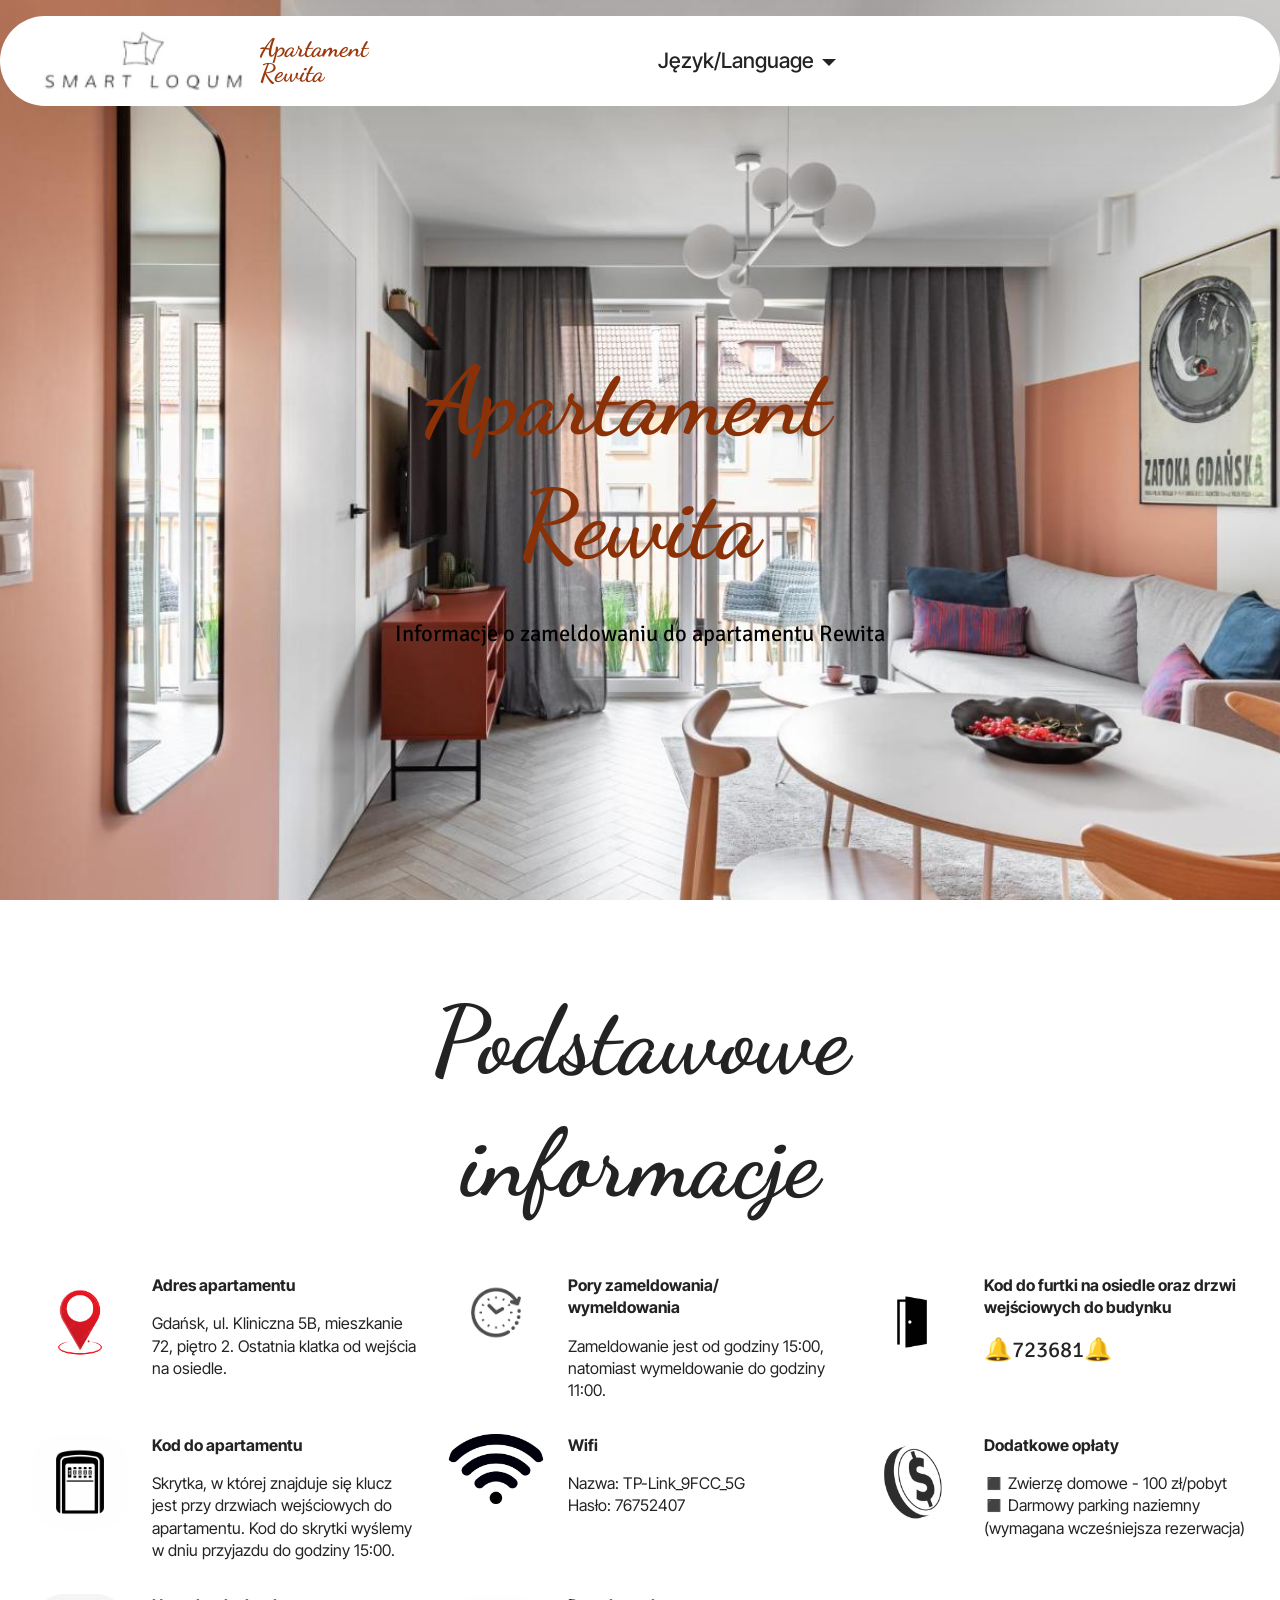
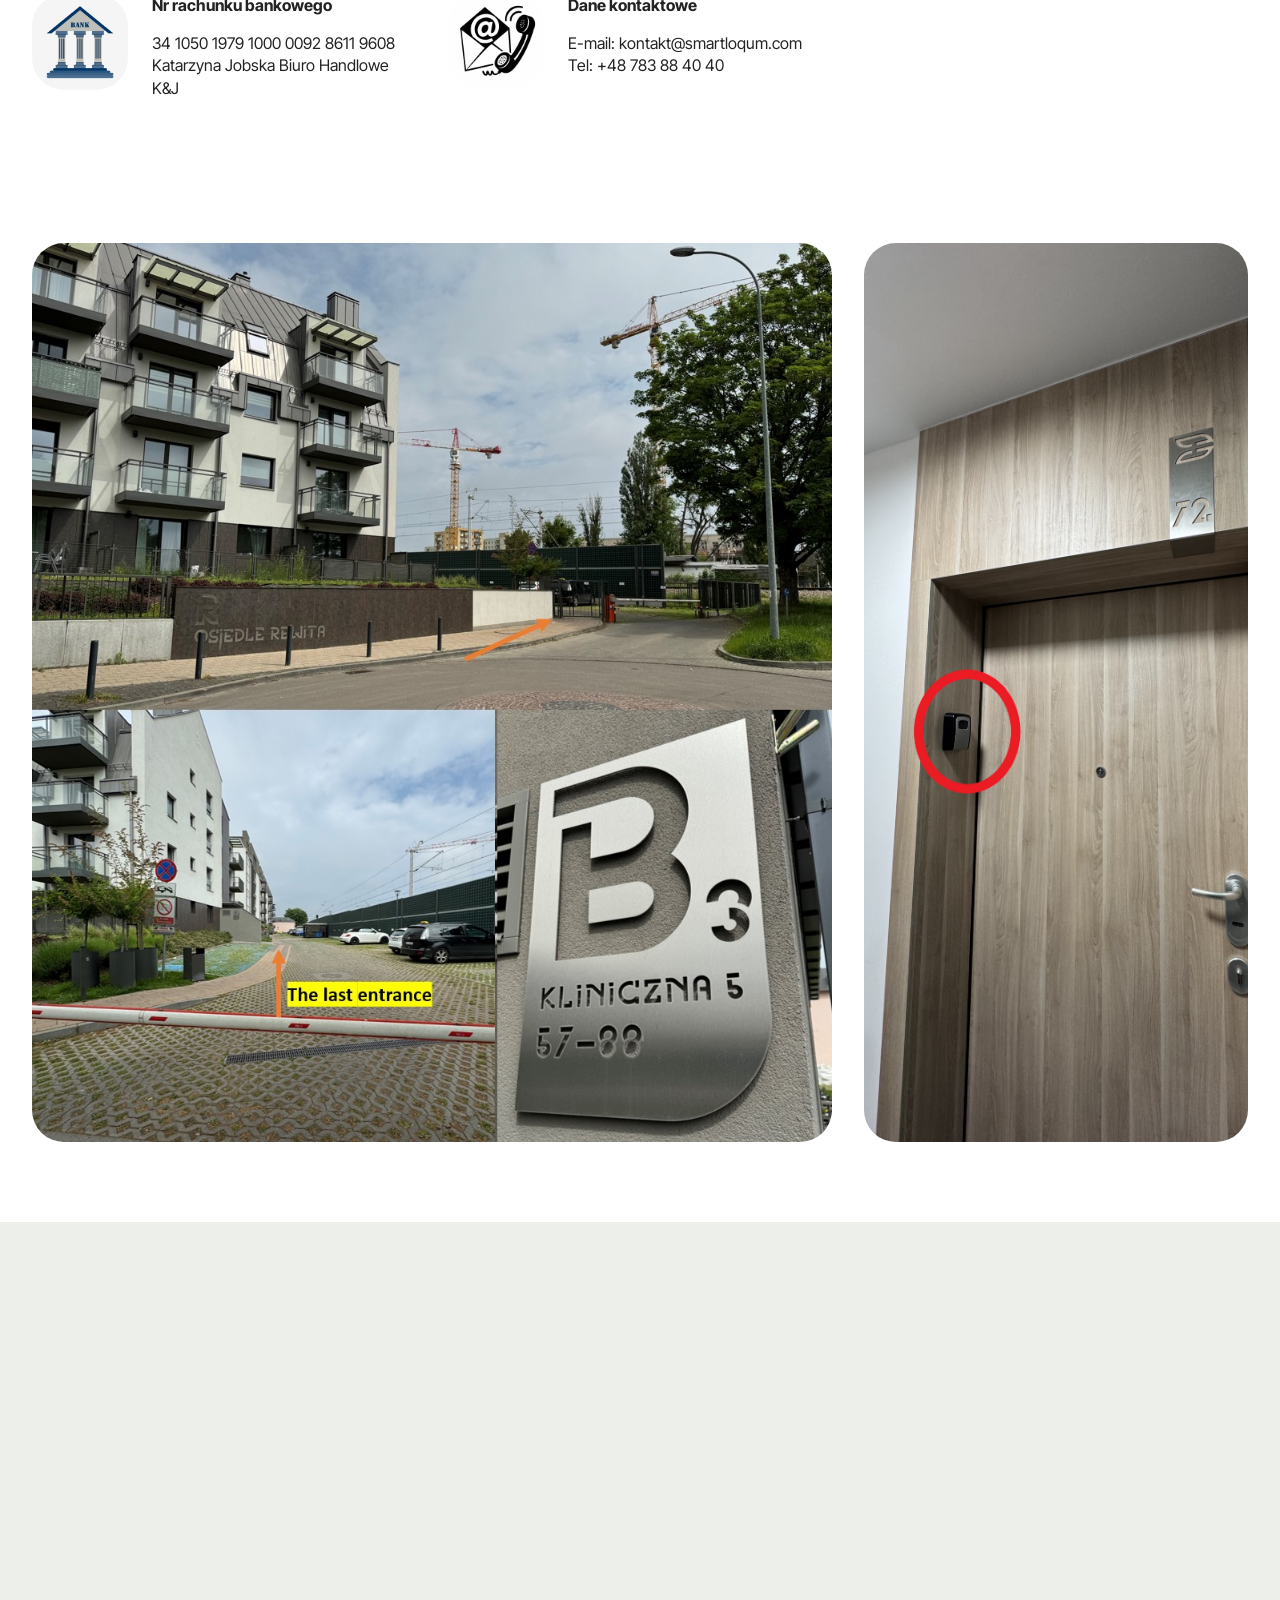
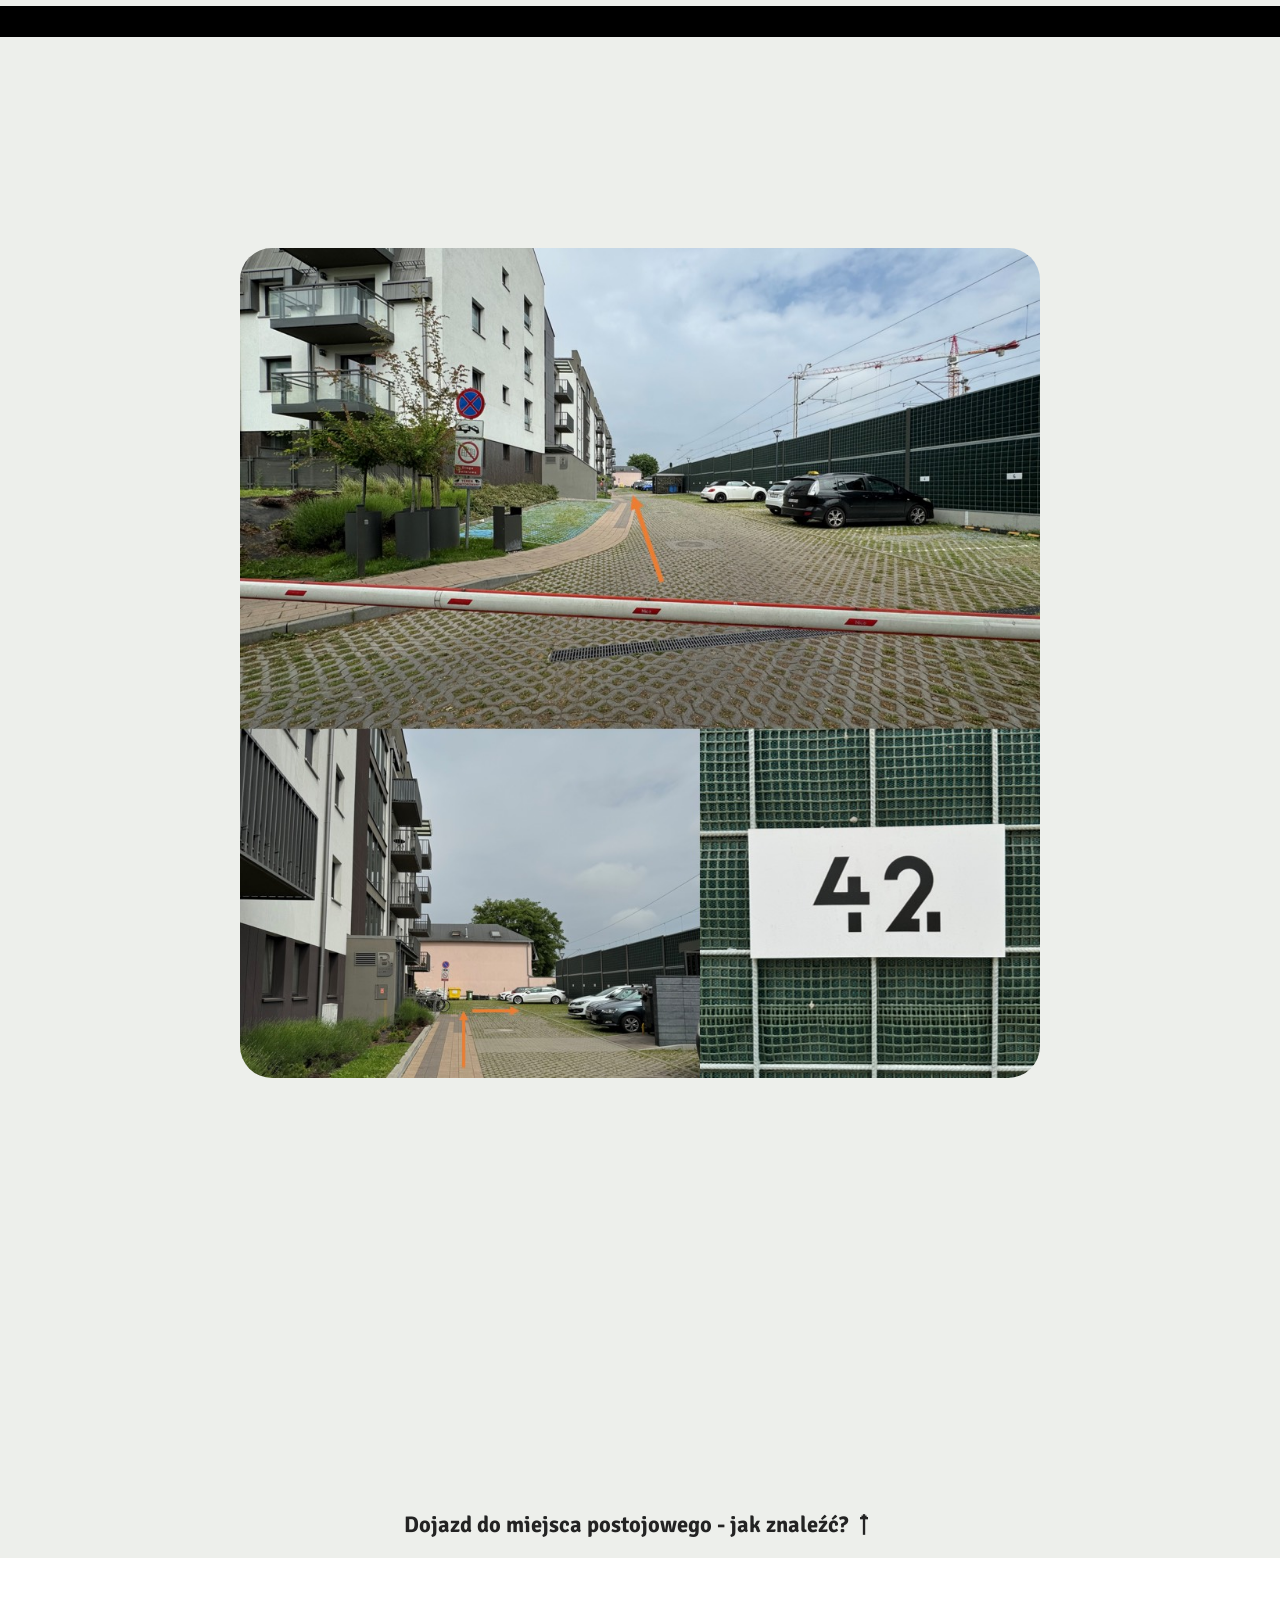
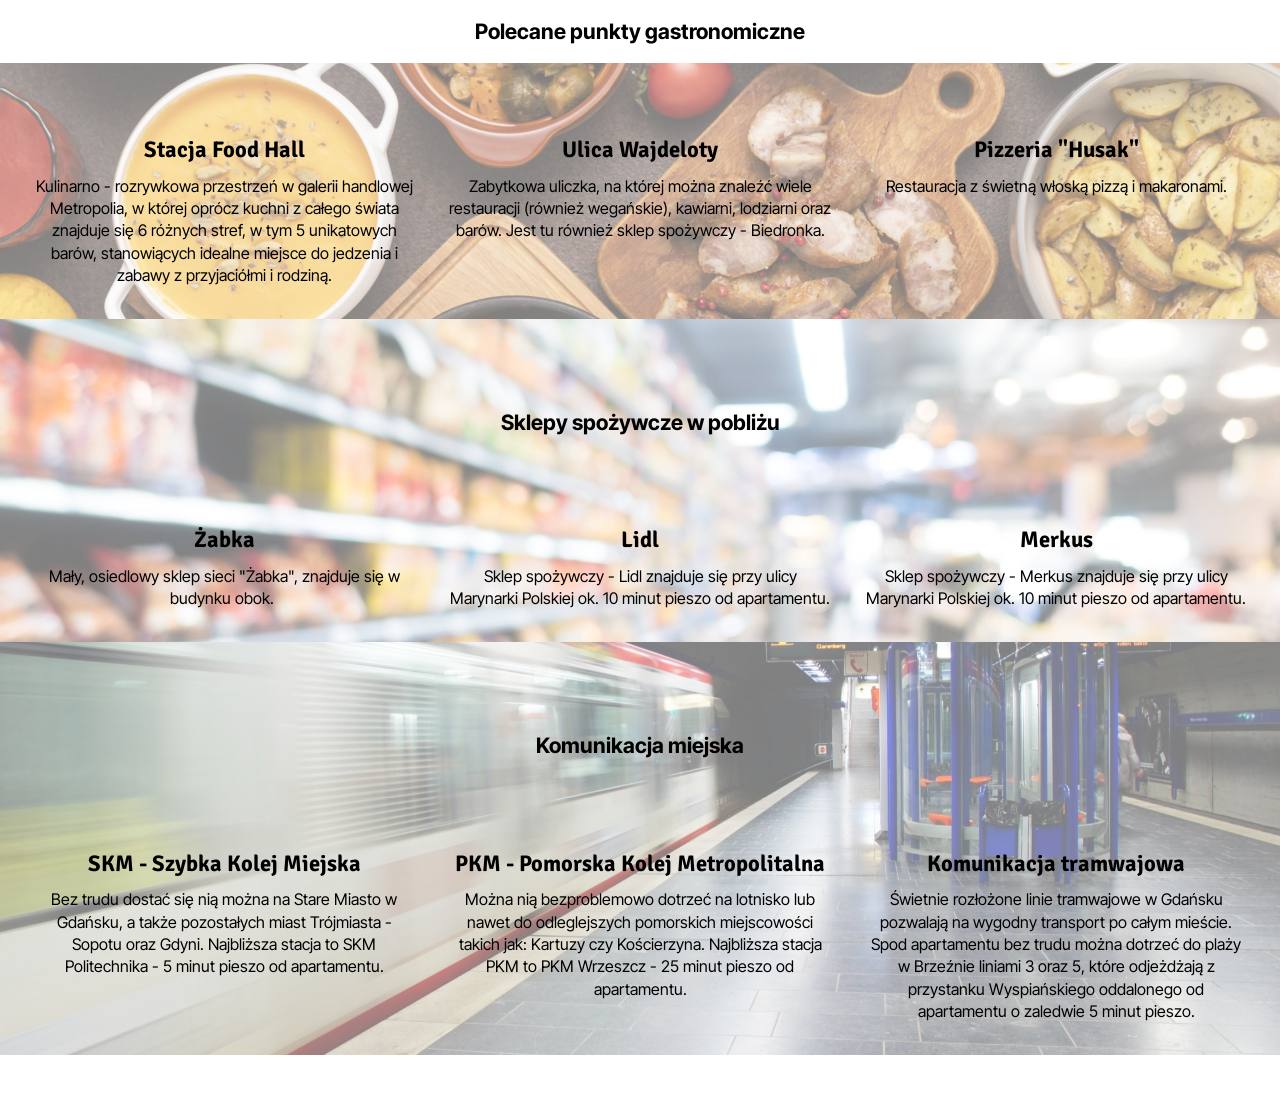
==== commit 85fe656e: "Update index.html" ====
--- a/index.html
+++ b/index.html
@@ -25,7 +25,7 @@
   <noscript><link rel="stylesheet" href="https://fonts.googleapis.com/css?family=Signika+Negative:300,400,500,600,700&display=swap"></noscript>
   <link rel="preload" href="https://fonts.googleapis.com/css?family=Inter+Tight:100,200,300,400,500,600,700,800,900,100i,200i,300i,400i,500i,600i,700i,800i,900i&display=swap" as="style" onload="this.onload=null;this.rel='stylesheet'">
   <noscript><link rel="stylesheet" href="https://fonts.googleapis.com/css?family=Inter+Tight:100,200,300,400,500,600,700,800,900,100i,200i,300i,400i,500i,600i,700i,800i,900i&display=swap"></noscript>
-  <link rel="preload" as="style" href="assets/mobirise/css/mbr-additional.css?v=mHctBM"><link rel="stylesheet" href="assets/mobirise/css/mbr-additional.css?v=mHctBM" type="text/css">
+  <link rel="preload" as="style" href="assets/mobirise/css/mbr-additional.css?v=lw4Mwf"><link rel="stylesheet" href="assets/mobirise/css/mbr-additional.css?v=lw4Mwf" type="text/css">
 
   
   
@@ -173,7 +173,7 @@
 					</div>
 					<div class="card-box">
 						<h4 class="card-title mbr-fonts-style mb-0 display-7"><strong>Dodatkowe opłaty&nbsp;</strong></h4>
-						<h5 class="card-text mbr-fonts-style mt-3 display-7"><div>◼️ Zwierzę domowe - 70 zł/pobyt
+						<h5 class="card-text mbr-fonts-style mt-3 display-7"><div>◼️ Zwierzę domowe - 100 zł/pobyt
 </div><div>◼️ Darmowy parking naziemny (wymagana wcześniejsza rezerwacja)</div></h5>
 					</div>
 				</div>
@@ -466,9 +466,9 @@
       </div>
     </div>
   </div>
-</section><section class="display-7" style="padding: 0;align-items: center;justify-content: center;flex-wrap: wrap;    align-content: center;display: flex;position: relative;height: 4rem;"><a href="https://mobiri.se/" style="flex: 1 1;height: 4rem;position: absolute;width: 100%;z-index: 1;"><img alt="" style="height: 4rem;" src="[data-uri]"></a><p style="margin: 0;text-align: center;" class="display-7">&#8204;</p><a style="z-index:1" href="https://mobirise.com/builder/no-code-website-builder.html">No Code Website Builder</a></section><script src="assets/bootstrap/js/bootstrap.bundle.min.js"></script>  <script src="assets/parallax/jarallax.js"></script>  <script src="assets/smoothscroll/smooth-scroll.js"></script>  <script src="assets/ytplayer/index.js"></script>  <script src="assets/dropdown/js/navbar-dropdown.js"></script>  <script src="assets/playervimeo/vimeo_player.js"></script>  <script src="assets/theme/js/script.js"></script>  
+</section><section class="display-7" style="padding: 0;align-items: center;justify-content: center;flex-wrap: wrap;    align-content: center;display: flex;position: relative;height: 4rem;"><a href="https://mobiri.se/" style="flex: 1 1;height: 4rem;position: absolute;width: 100%;z-index: 1;"><img alt="" style="height: 4rem;" src="[data-uri]"></a><p style="margin: 0;text-align: center;" class="display-7">&#8204;</p><a style="z-index:1" href="https://mobirise.com/offline-website-builder.html">Offline Website Creator</a></section><script src="assets/bootstrap/js/bootstrap.bundle.min.js"></script>  <script src="assets/parallax/jarallax.js"></script>  <script src="assets/smoothscroll/smooth-scroll.js"></script>  <script src="assets/ytplayer/index.js"></script>  <script src="assets/dropdown/js/navbar-dropdown.js"></script>  <script src="assets/playervimeo/vimeo_player.js"></script>  <script src="assets/theme/js/script.js"></script>  
   
   
   <input name="animation" type="hidden">
   </body>
-</html>+</html>
